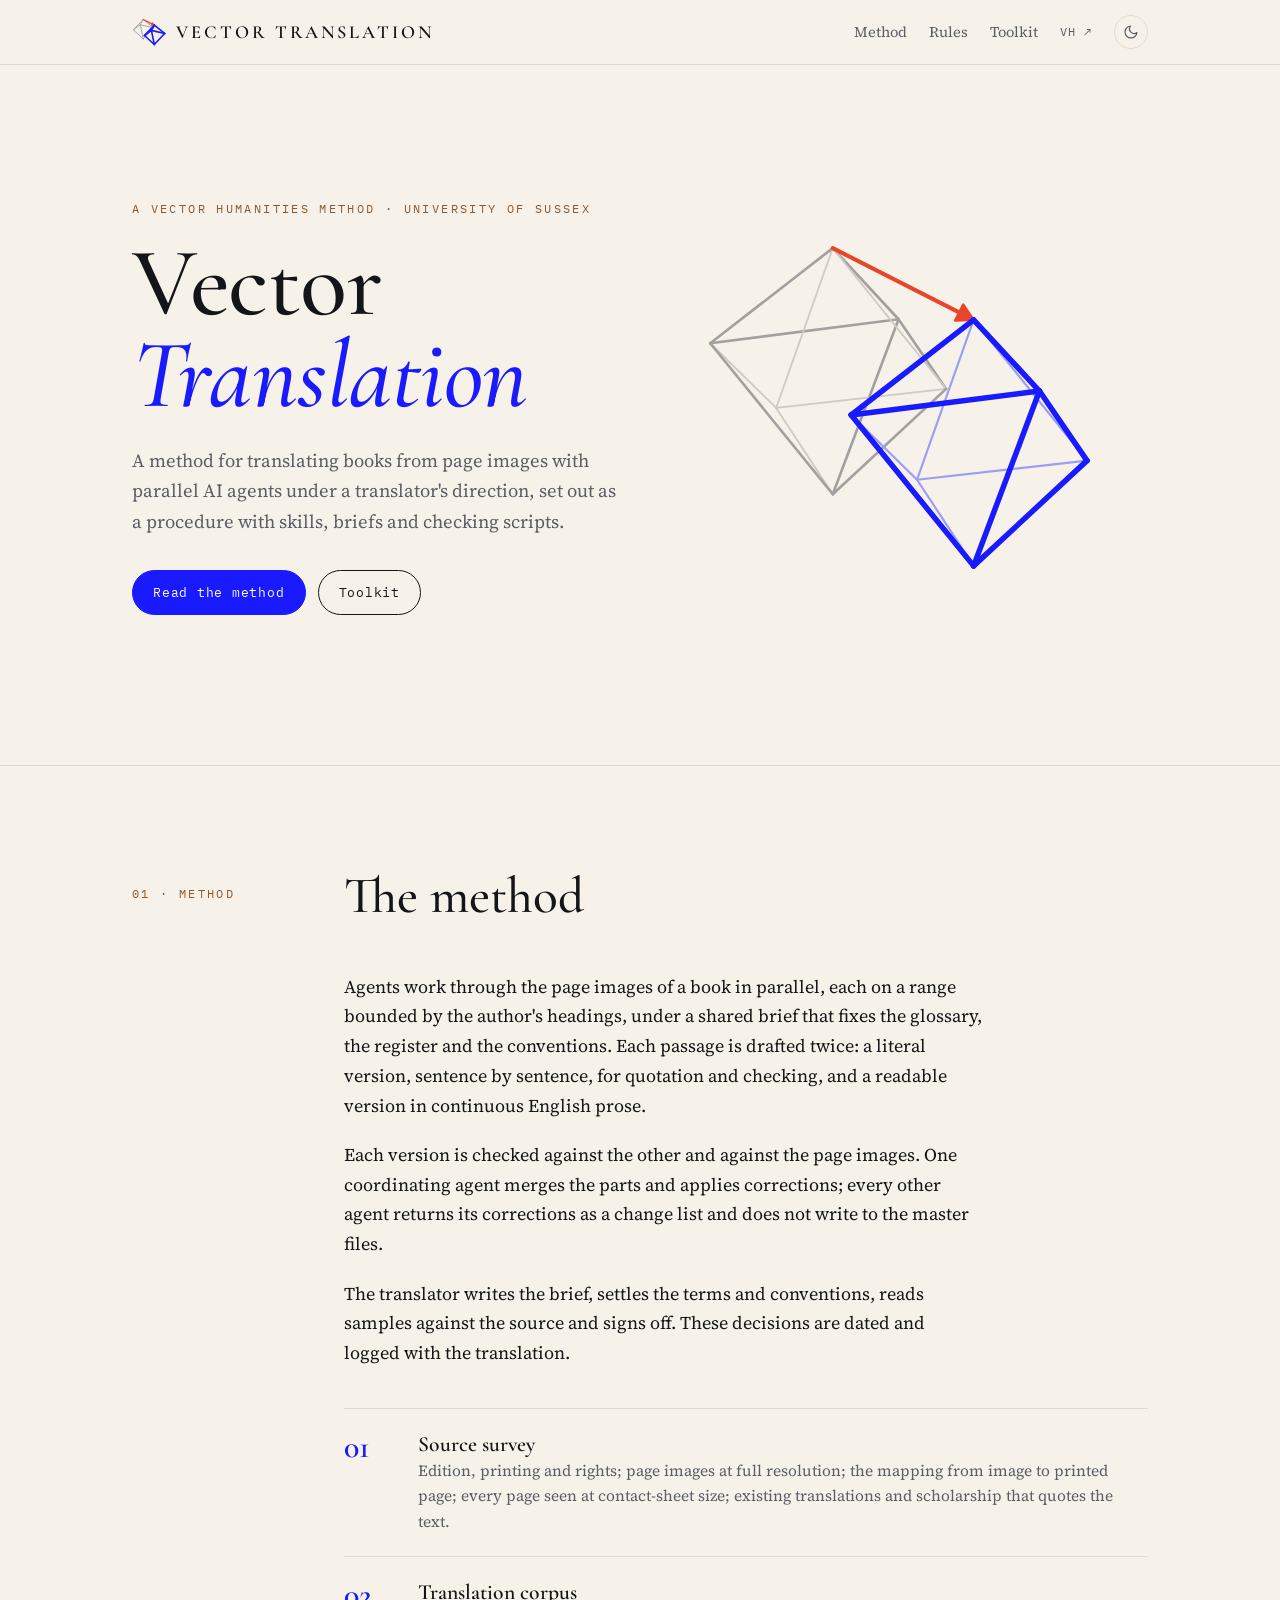
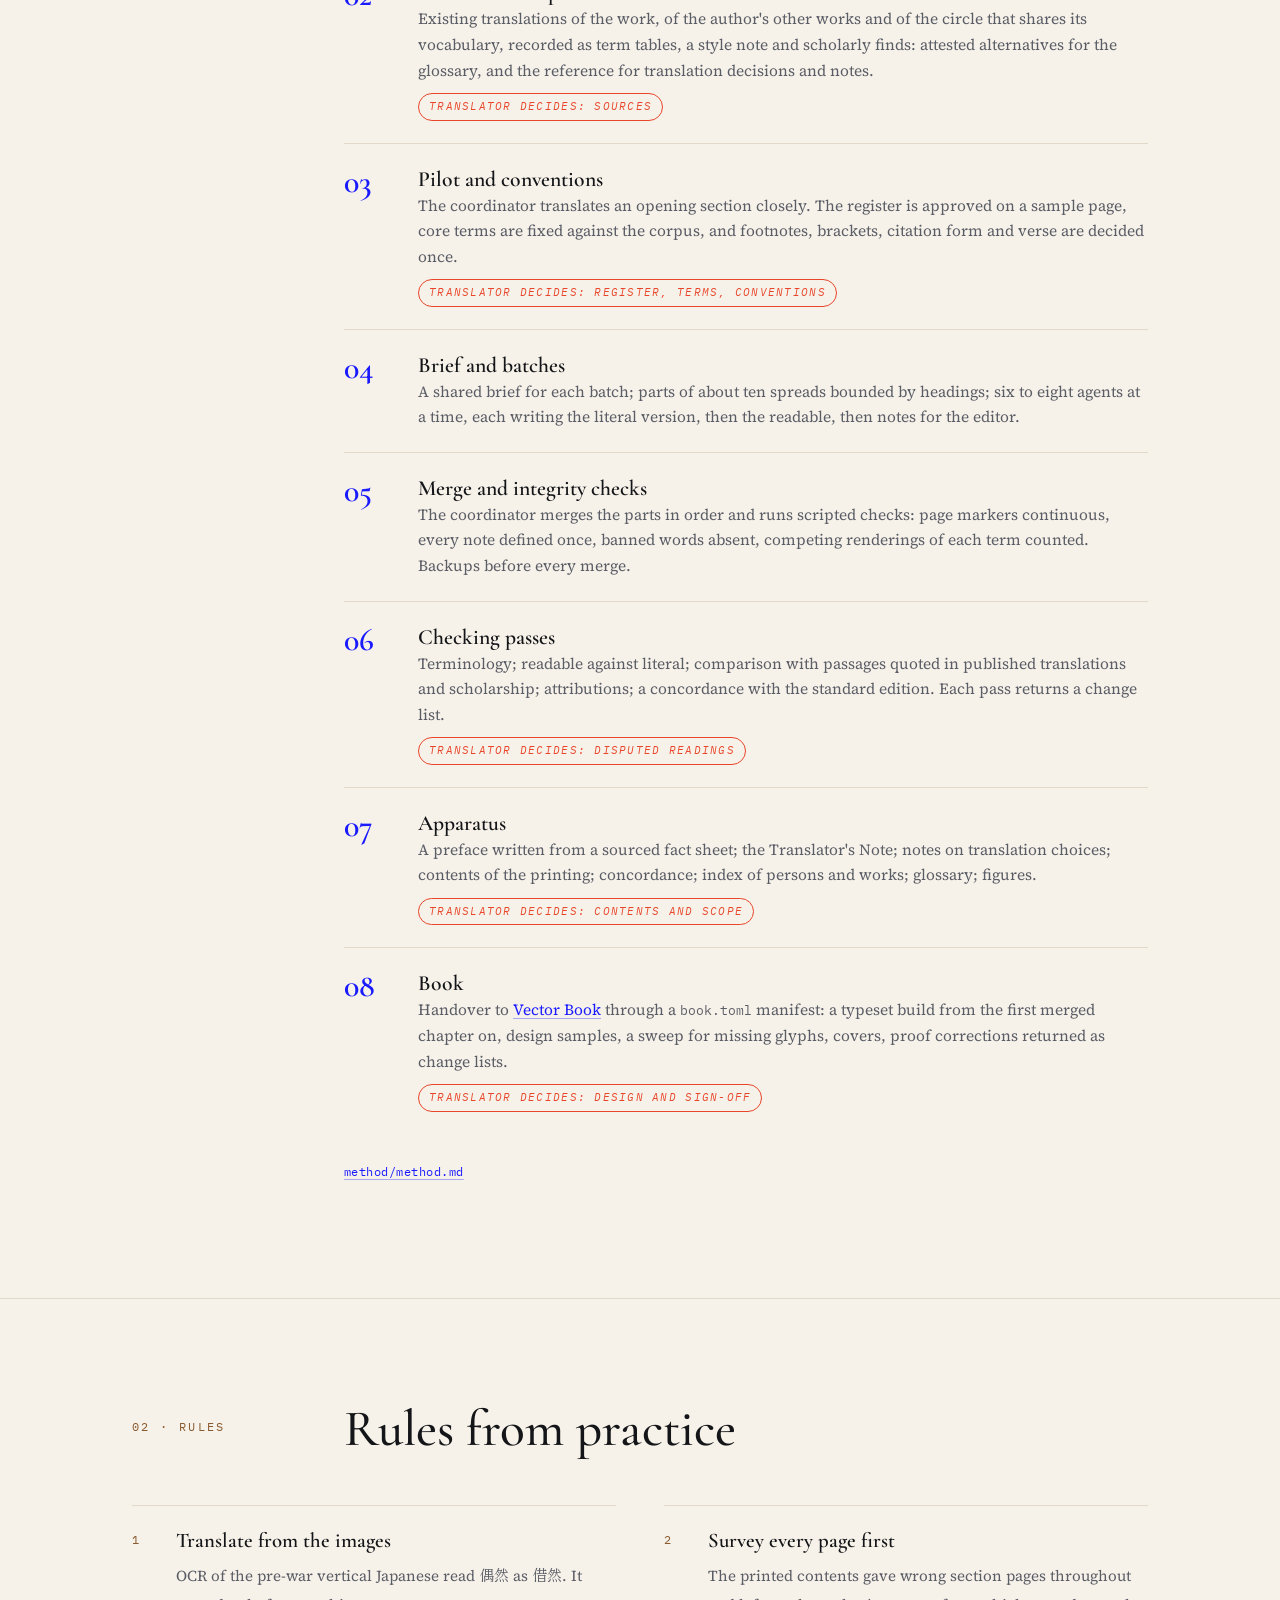
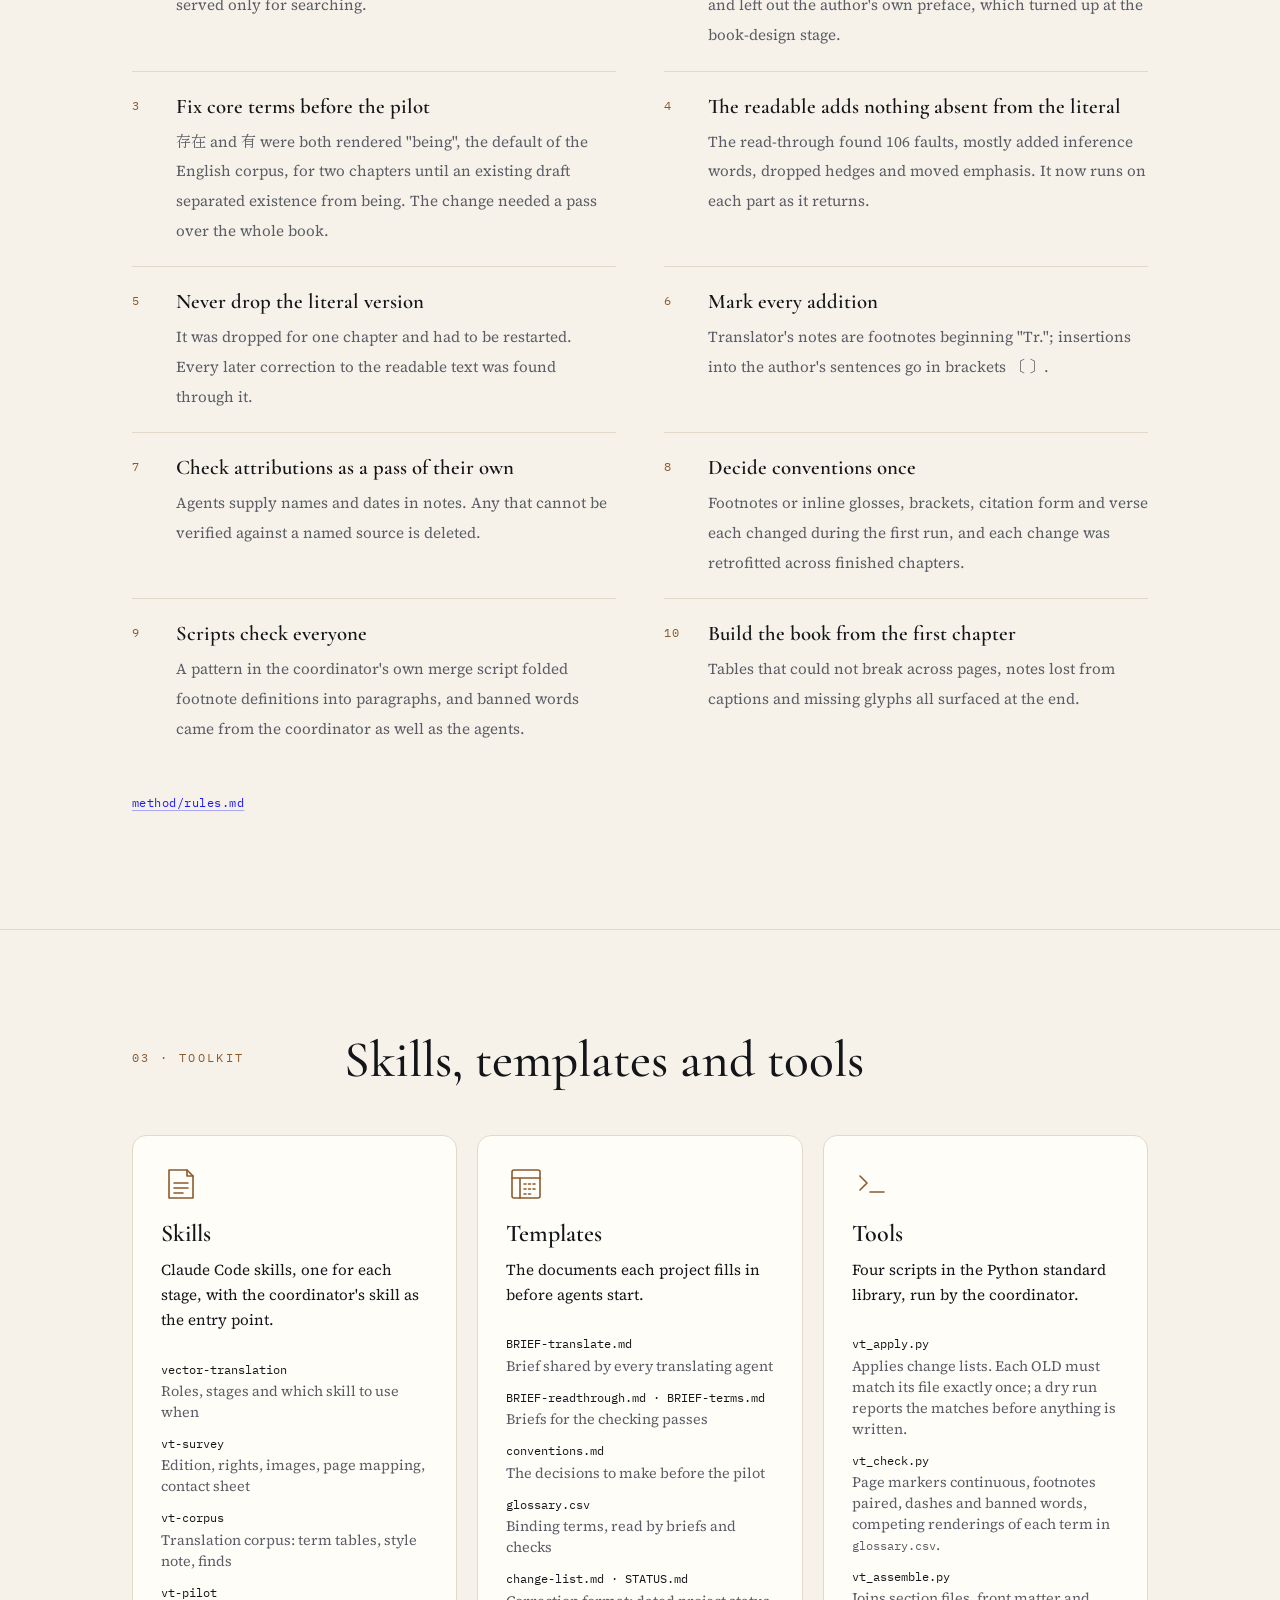
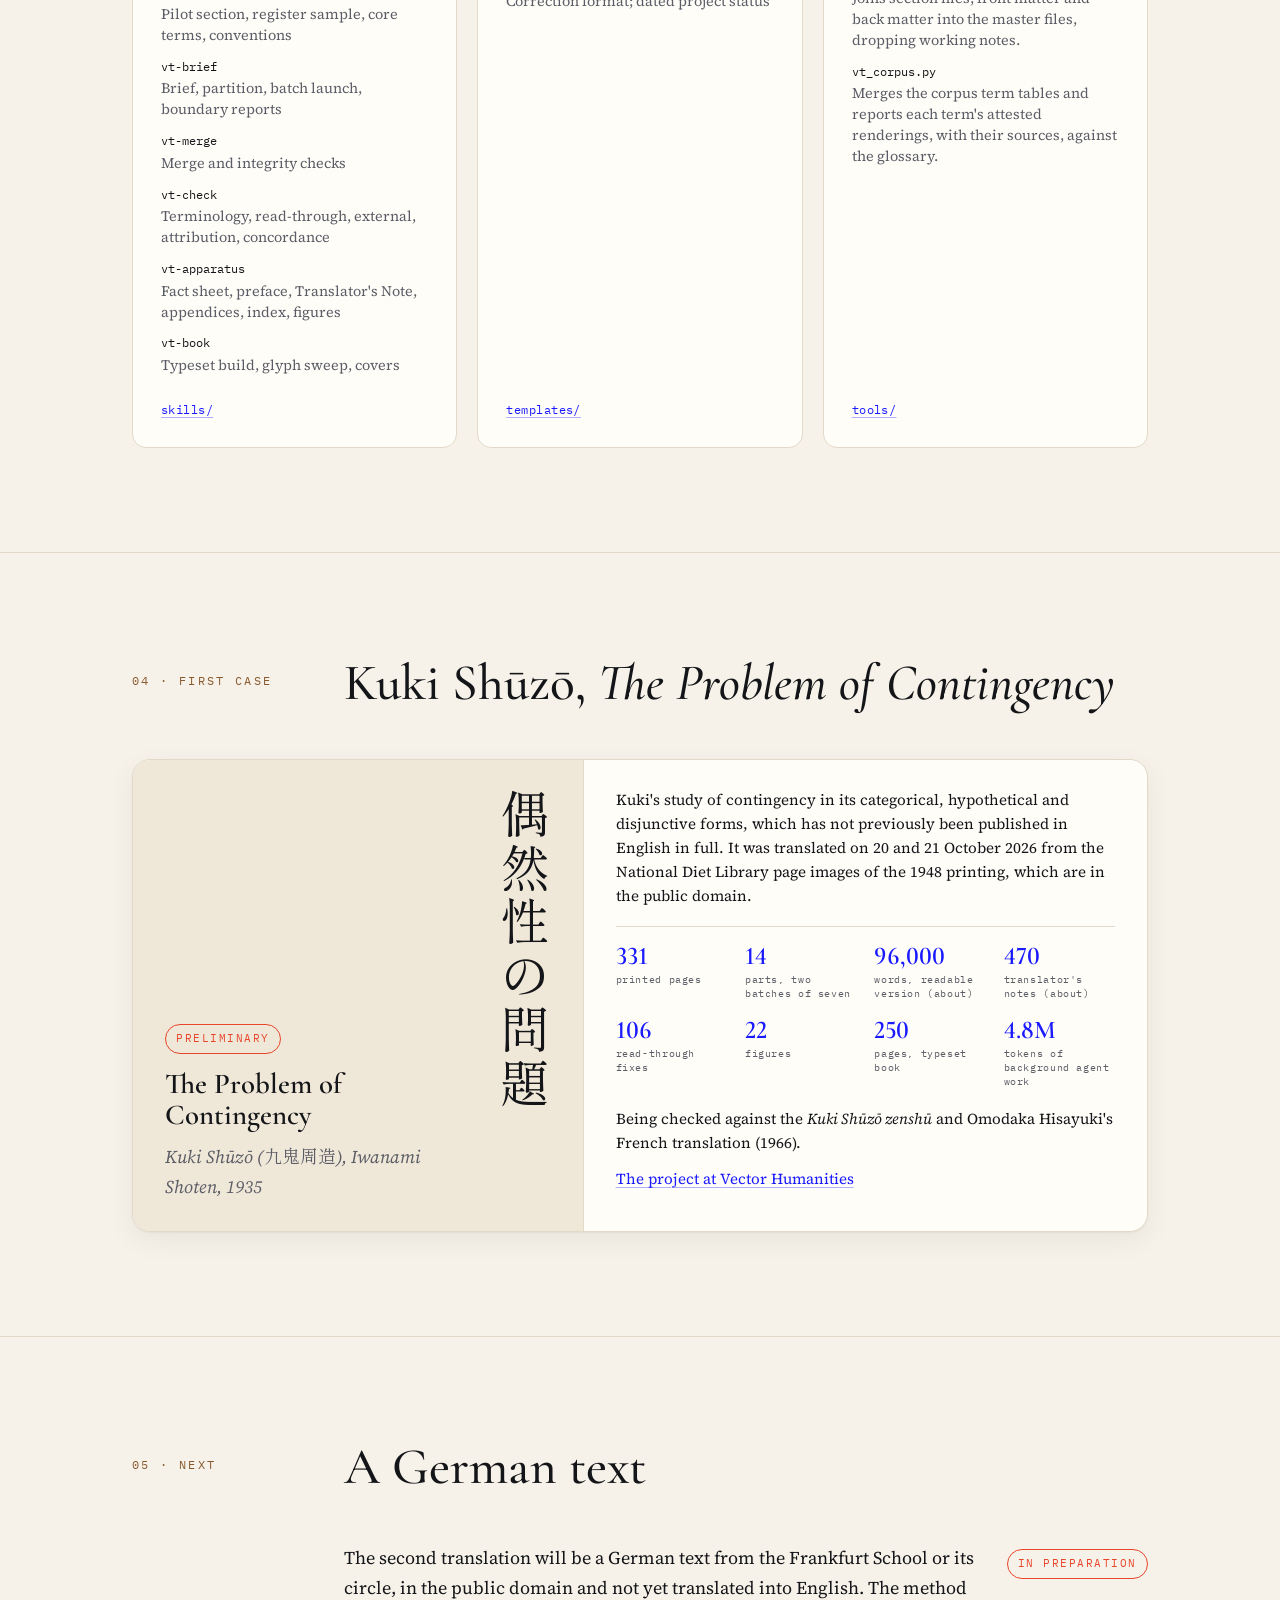
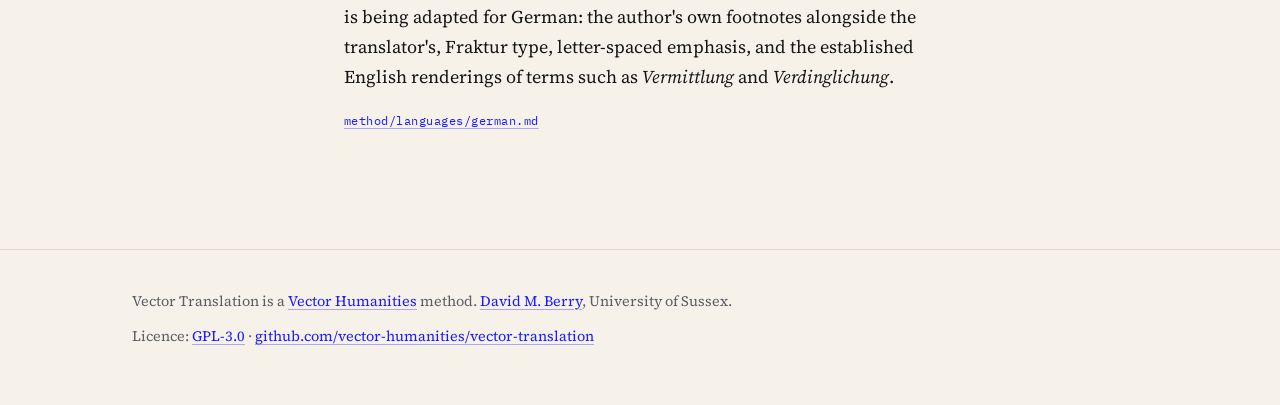
==== index.html @ c5d07239 "Stage 1a: translation corpus (method, rule 4a, vt-corpus skill, templates, vt_corpus.py); corpus tex" ====
<!doctype html>
<html lang="en">
<head>
  <meta charset="utf-8">
  <meta name="viewport" content="width=device-width, initial-scale=1">
  <title>Vector Translation</title>
  <meta name="description" content="Vector translation: a method for translating books from page images with parallel AI agents under a translator's direction, with a toolkit of skills, briefs and checks. A Vector Humanities method.">
  <meta name="theme-color" content="#f6f2e9" media="(prefers-color-scheme: light)">
  <meta name="theme-color" content="#0c0e1c" media="(prefers-color-scheme: dark)">
  <link rel="icon" type="image/svg+xml" href="assets/favicon.svg">
  <meta property="og:title" content="Vector Translation">
  <meta property="og:description" content="A method for translating books from page images with parallel AI agents under a translator's direction.">
  <meta property="og:type" content="website">
  <meta property="og:url" content="https://vector-humanities.github.io/vector-translation/">
  <meta property="og:image" content="https://vector-humanities.github.io/vector-translation/brand/social-card-1200x630.png">
  <meta name="twitter:card" content="summary_large_image">

  <script>
    (function () {
      var s = null;
      try { s = localStorage.getItem('vt-theme'); } catch (e) {}
      if (s === 'dark' || s === 'light') document.documentElement.setAttribute('data-theme', s);
    })();
  </script>

  <link rel="preconnect" href="https://fonts.googleapis.com">
  <link rel="preconnect" href="https://fonts.gstatic.com" crossorigin>
  <link rel="stylesheet" href="https://fonts.googleapis.com/css2?family=Cormorant+Garamond:ital,wght@0,500;0,600;1,500&family=IBM+Plex+Mono:wght@400&family=Source+Serif+4:ital,opsz,wght@0,8..60,400;0,8..60,600;1,8..60,400&display=swap">
  <link rel="stylesheet" href="https://fonts.googleapis.com/css2?family=Shippori+Mincho:wght@500&display=swap&text=%E5%81%B6%E7%84%B6%E6%80%A7%E3%81%AE%E5%95%8F%E9%A1%8C%E4%B9%9D%E9%AC%BC%E5%91%A8%E9%80%A0%E5%AD%98%E5%9C%A8%E6%9C%89%E5%80%9F%E3%80%94%E3%80%95">
  <link rel="stylesheet" href="assets/style.css">
</head>
<body>

<header class="site-header">
  <div class="wrap">
    <a class="brand" href="#top" aria-label="Vector Translation home">
      <svg class="brand-mark mk" width="34" height="34" viewBox="0 0 100 100" aria-hidden="true"><path d="M4.00,43.63 L33.03,13.18" class="s" stroke-width="2.78" stroke-linecap="round"/><path d="M63.35,37.68 L33.03,13.18" class="s" stroke-width="2.78" stroke-linecap="round"/><path d="M4.00,43.63 L33.03,70.20" class="s" stroke-width="2.78" stroke-linecap="round"/><path d="M33.03,13.18 L24.38,28.62" class="s" stroke-width="2.78" stroke-linecap="round"/><path d="M63.35,37.68 L33.03,70.20" class="s" stroke-width="2.78" stroke-linecap="round"/><path d="M4.00,43.63 L24.38,28.62" class="s" stroke-width="2.78" stroke-linecap="round"/><path d="M63.35,37.68 L24.38,28.62" class="s" stroke-width="2.78" stroke-linecap="round"/><path d="M33.03,70.20 L24.38,28.62" class="s" stroke-width="2.78" stroke-linecap="round"/><path d="M33.03,13.18 L58.55,26.17" class="a" stroke-width="3.89" stroke-linecap="round"/><path d="M65.68,29.80 L60.54,22.25 L56.55,30.09 Z"  class="a" stroke-width="2.33" stroke-linejoin="round"/><path d="M36.65,60.25 L65.68,29.80" class="b" stroke-width="4.72" stroke-linecap="round"/><path d="M96.00,54.30 L65.68,29.80" class="b" stroke-width="4.72" stroke-linecap="round"/><path d="M36.65,60.25 L65.68,86.82" class="b" stroke-width="4.72" stroke-linecap="round"/><path d="M65.68,29.80 L57.02,45.24" class="b" stroke-width="4.72" stroke-linecap="round"/><path d="M96.00,54.30 L65.68,86.82" class="b" stroke-width="4.72" stroke-linecap="round"/><path d="M36.65,60.25 L57.02,45.24" class="b" stroke-width="4.72" stroke-linecap="round"/><path d="M96.00,54.30 L57.02,45.24" class="b" stroke-width="4.72" stroke-linecap="round"/><path d="M65.68,86.82 L57.02,45.24" class="b" stroke-width="4.72" stroke-linecap="round"/></svg>
      <span>Vector Translation</span>
    </a>
    <nav class="site-nav" aria-label="Main">
      <a class="hide-sm" href="#method">Method</a>
      <a class="hide-sm" href="#rules">Rules</a>
      <a class="hide-sm" href="#toolkit">Toolkit</a>
      <a class="up" href="https://vector-humanities.github.io/" title="Vector Humanities">VH&nbsp;&#8599;</a>
      <button class="theme-toggle" type="button" aria-label="Toggle light and dark theme" title="Toggle light and dark theme">
        <svg class="icon-moon" viewBox="0 0 24 24" fill="none" stroke="currentColor" stroke-width="1.8" stroke-linecap="round" stroke-linejoin="round" aria-hidden="true"><path d="M21 12.79A9 9 0 1 1 11.21 3 7 7 0 0 0 21 12.79z"/></svg>
        <svg class="icon-sun" viewBox="0 0 24 24" fill="none" stroke="currentColor" stroke-width="1.8" stroke-linecap="round" stroke-linejoin="round" aria-hidden="true"><circle cx="12" cy="12" r="4"/><path d="M12 2v2M12 20v2M4.93 4.93l1.41 1.41M17.66 17.66l1.41 1.41M2 12h2M20 12h2M4.93 19.07l1.41-1.41M17.66 6.34l1.41-1.41"/></svg>
      </button>
    </nav>
  </div>
</header>

<main id="top">

  <div class="hero">
    <div class="wrap">
      <div class="hero-copy">
        <p class="eyebrow">A Vector Humanities method · University of Sussex</p>
        <h1>Vector<br><em>Translation</em></h1>
        <p class="lede">A method for translating books from page images with parallel AI agents under a translator's direction, set out as a procedure with skills, briefs and checking scripts.</p>
        <div class="cta">
          <a class="btn primary" href="https://github.com/vector-humanities/vector-translation/blob/main/method/method.md">Read the method</a>
          <a class="btn" href="#toolkit">Toolkit</a>
        </div>
      </div>
      <div class="hero-mark">
        <svg id="hero-mark" class="mk" viewBox="0 0 100 100" role="img" aria-label="Two wireframe octahedra, the second displaced from the first, joined by an arrow"></svg>
      </div>
    </div>
  </div>

  <section id="method">
    <div class="wrap">
      <div class="section-head reveal">
        <p class="num">01 · Method</p>
        <h2>The method</h2>
      </div>
      <div class="prose indent reveal">
        <p>Agents work through the page images of a book in parallel, each on a range bounded by the author's headings, under a shared brief that fixes the glossary, the register and the conventions. Each passage is drafted twice: a literal version, sentence by sentence, for quotation and checking, and a readable version in continuous English prose.</p>
        <p>Each version is checked against the other and against the page images. One coordinating agent merges the parts and applies corrections; every other agent returns its corrections as a change list and does not write to the master files.</p>
        <p>The translator writes the brief, settles the terms and conventions, reads samples against the source and signs off. These decisions are dated and logged with the translation.</p>
      </div>
      <ol class="stages indent reveal">
        <li><b>Source survey</b><span>Edition, printing and rights; page images at full resolution; the mapping from image to printed page; every page seen at contact-sheet size; existing translations and scholarship that quotes the text.</span></li>
        <li><b>Translation corpus</b><span>Existing translations of the work, of the author's other works and of the circle that shares its vocabulary, recorded as term tables, a style note and scholarly finds: attested alternatives for the glossary, and the reference for translation decisions and notes.</span><em class="decides">Translator decides: sources</em></li>
        <li><b>Pilot and conventions</b><span>The coordinator translates an opening section closely. The register is approved on a sample page, core terms are fixed against the corpus, and footnotes, brackets, citation form and verse are decided once.</span><em class="decides">Translator decides: register, terms, conventions</em></li>
        <li><b>Brief and batches</b><span>A shared brief for each batch; parts of about ten spreads bounded by headings; six to eight agents at a time, each writing the literal version, then the readable, then notes for the editor.</span></li>
        <li><b>Merge and integrity checks</b><span>The coordinator merges the parts in order and runs scripted checks: page markers continuous, every note defined once, banned words absent, competing renderings of each term counted. Backups before every merge.</span></li>
        <li><b>Checking passes</b><span>Terminology; readable against literal; comparison with passages quoted in published translations and scholarship; attributions; a concordance with the standard edition. Each pass returns a change list.</span><em class="decides">Translator decides: disputed readings</em></li>
        <li><b>Apparatus</b><span>A preface written from a sourced fact sheet; the Translator's Note; notes on translation choices; contents of the printing; concordance; index of persons and works; glossary; figures.</span><em class="decides">Translator decides: contents and scope</em></li>
        <li><b>Book</b><span>Handover to <a href="https://github.com/vector-humanities/vector-book">Vector Book</a> through a <code>book.toml</code> manifest: a typeset build from the first merged chapter on, design samples, a sweep for missing glyphs, covers, proof corrections returned as change lists.</span><em class="decides">Translator decides: design and sign-off</em></li>
      </ol>
      <p class="src-link indent"><a href="https://github.com/vector-humanities/vector-translation/blob/main/method/method.md">method/method.md</a></p>
    </div>
  </section>

  <section id="rules">
    <div class="wrap">
      <div class="section-head reveal">
        <p class="num">02 · Rules</p>
        <h2>Rules from practice</h2>
      </div>
      <ol class="rules reveal">
        <li><b>Translate from the images</b><span>OCR of the pre-war vertical Japanese read <span class="jp-inline">偶然</span> as <span class="jp-inline">借然</span>. It served only for searching.</span></li>
        <li><b>Survey every page first</b><span>The printed contents gave wrong section pages throughout and left out the author's own preface, which turned up at the book-design stage.</span></li>
        <li><b>Fix core terms before the pilot</b><span><span class="jp-inline">存在</span> and <span class="jp-inline">有</span> were both rendered "being", the default of the English corpus, for two chapters until an existing draft separated existence from being. The change needed a pass over the whole book.</span></li>
        <li><b>The readable adds nothing absent from the literal</b><span>The read-through found 106 faults, mostly added inference words, dropped hedges and moved emphasis. It now runs on each part as it returns.</span></li>
        <li><b>Never drop the literal version</b><span>It was dropped for one chapter and had to be restarted. Every later correction to the readable text was found through it.</span></li>
        <li><b>Mark every addition</b><span>Translator's notes are footnotes beginning "Tr."; insertions into the author's sentences go in brackets <span class="jp-inline">〔 〕</span>.</span></li>
        <li><b>Check attributions as a pass of their own</b><span>Agents supply names and dates in notes. Any that cannot be verified against a named source is deleted.</span></li>
        <li><b>Decide conventions once</b><span>Footnotes or inline glosses, brackets, citation form and verse each changed during the first run, and each change was retrofitted across finished chapters.</span></li>
        <li><b>Scripts check everyone</b><span>A pattern in the coordinator's own merge script folded footnote definitions into paragraphs, and banned words came from the coordinator as well as the agents.</span></li>
        <li><b>Build the book from the first chapter</b><span>Tables that could not break across pages, notes lost from captions and missing glyphs all surfaced at the end.</span></li>
      </ol>
      <p class="src-link"><a href="https://github.com/vector-humanities/vector-translation/blob/main/method/rules.md">method/rules.md</a></p>
    </div>
  </section>

  <section id="toolkit">
    <div class="wrap">
      <div class="section-head reveal">
        <p class="num">03 · Toolkit</p>
        <h2>Skills, templates and tools</h2>
      </div>
      <div class="kits">
        <div class="kit reveal">
          <svg class="glyph" viewBox="0 0 40 40" fill="none" stroke="currentColor" stroke-width="1.6" stroke-linecap="round" stroke-linejoin="round" aria-hidden="true"><path d="M8 6h18l6 6v22H8z"/><path d="M26 6v6h6"/><path d="M13 19h14M13 24h14M13 29h9"/></svg>
          <h3>Skills</h3>
          <p>Claude Code skills, one for each stage, with the coordinator's skill as the entry point.</p>
          <dl>
            <dt>vector-translation</dt><dd>Roles, stages and which skill to use when</dd>
            <dt>vt-survey</dt><dd>Edition, rights, images, page mapping, contact sheet</dd>
            <dt>vt-corpus</dt><dd>Translation corpus: term tables, style note, finds</dd>
            <dt>vt-pilot</dt><dd>Pilot section, register sample, core terms, conventions</dd>
            <dt>vt-brief</dt><dd>Brief, partition, batch launch, boundary reports</dd>
            <dt>vt-merge</dt><dd>Merge and integrity checks</dd>
            <dt>vt-check</dt><dd>Terminology, read-through, external, attribution, concordance</dd>
            <dt>vt-apparatus</dt><dd>Fact sheet, preface, Translator's Note, appendices, index, figures</dd>
            <dt>vt-book</dt><dd>Typeset build, glyph sweep, covers</dd>
          </dl>
          <p class="src"><a href="https://github.com/vector-humanities/vector-translation/tree/main/skills">skills/</a></p>
        </div>
        <div class="kit reveal">
          <svg class="glyph" viewBox="0 0 40 40" fill="none" stroke="currentColor" stroke-width="1.6" stroke-linecap="round" aria-hidden="true"><rect x="6" y="6" width="28" height="28" rx="2"/><path d="M6 14h28M14 14v20"/><path d="M18 20h12M18 25h12M18 30h8" stroke-dasharray="2 2.5"/></svg>
          <h3>Templates</h3>
          <p>The documents each project fills in before agents start.</p>
          <dl>
            <dt>BRIEF-translate.md</dt><dd>Brief shared by every translating agent</dd>
            <dt>BRIEF-readthrough.md · BRIEF-terms.md</dt><dd>Briefs for the checking passes</dd>
            <dt>conventions.md</dt><dd>The decisions to make before the pilot</dd>
            <dt>glossary.csv</dt><dd>Binding terms, read by briefs and checks</dd>
            <dt>change-list.md · STATUS.md</dt><dd>Correction format; dated project status</dd>
          </dl>
          <p class="src"><a href="https://github.com/vector-humanities/vector-translation/tree/main/templates">templates/</a></p>
        </div>
        <div class="kit reveal">
          <svg class="glyph" viewBox="0 0 40 40" fill="none" stroke="currentColor" stroke-width="1.6" stroke-linecap="round" stroke-linejoin="round" aria-hidden="true"><path d="M8 12l7 7-7 7"/><path d="M18 28h14"/></svg>
          <h3>Tools</h3>
          <p>Four scripts in the Python standard library, run by the coordinator.</p>
          <dl>
            <dt>vt_apply.py</dt><dd>Applies change lists. Each OLD must match its file exactly once; a dry run reports the matches before anything is written.</dd>
            <dt>vt_check.py</dt><dd>Page markers continuous, footnotes paired, dashes and banned words, competing renderings of each term in <code>glossary.csv</code>.</dd>
            <dt>vt_assemble.py</dt><dd>Joins section files, front matter and back matter into the master files, dropping working notes.</dd>
            <dt>vt_corpus.py</dt><dd>Merges the corpus term tables and reports each term's attested renderings, with their sources, against the glossary.</dd>
          </dl>
          <p class="src"><a href="https://github.com/vector-humanities/vector-translation/tree/main/tools">tools/</a></p>
        </div>
      </div>
    </div>
  </section>

  <section id="kuki">
    <div class="wrap">
      <div class="section-head reveal">
        <p class="num">04 · First case</p>
        <h2>Kuki Shūzō, <i>The Problem of Contingency</i></h2>
      </div>
      <article class="case reveal">
        <div class="cover">
          <p class="jp" lang="ja">偶然性の問題</p>
          <div class="cover-text">
            <span class="tag">Preliminary</span>
            <h3>The Problem of Contingency</h3>
            <p class="by">Kuki Shūzō (<span lang="ja">九鬼周造</span>), Iwanami Shoten, 1935</p>
          </div>
        </div>
        <div class="body">
          <p>Kuki's study of contingency in its categorical, hypothetical and disjunctive forms, which has not previously been published in English in full. It was translated on 20 and 21 October 2026 from the National Diet Library page images of the 1948 printing, which are in the public domain.</p>
          <div class="stats">
            <div><b>331</b><span>printed pages</span></div>
            <div><b>14</b><span>parts, two batches of seven</span></div>
            <div><b>96,000</b><span>words, readable version (about)</span></div>
            <div><b>470</b><span>translator's notes (about)</span></div>
            <div><b>106</b><span>read-through fixes</span></div>
            <div><b>22</b><span>figures</span></div>
            <div><b>250</b><span>pages, typeset book</span></div>
            <div><b>4.8M</b><span>tokens of background agent work</span></div>
          </div>
          <p>Being checked against the <i>Kuki Shūzō zenshū</i> and Omodaka Hisayuki's French translation (1966).</p>
          <p><a href="https://vector-humanities.github.io/#projects">The project at Vector Humanities</a></p>
        </div>
      </article>
    </div>
  </section>

  <section id="next">
    <div class="wrap">
      <div class="section-head reveal">
        <p class="num">05 · Next</p>
        <h2>A German text</h2>
      </div>
      <div class="next indent reveal">
        <div class="prose">
          <p>The second translation will be a German text from the Frankfurt School or its circle, in the public domain and not yet translated into English. The method is being adapted for German: the author's own footnotes alongside the translator's, Fraktur type, letter-spaced emphasis, and the established English renderings of terms such as <i>Vermittlung</i> and <i>Verdinglichung</i>.</p>
          <p class="src-link"><a href="https://github.com/vector-humanities/vector-translation/blob/main/method/languages/german.md">method/languages/german.md</a></p>
        </div>
        <span class="tag">In preparation</span>
      </div>
    </div>
  </section>

</main>

<footer class="site-footer">
  <div class="wrap">
    <p>Vector Translation is a <a href="https://vector-humanities.github.io/">Vector Humanities</a> method. <a href="https://github.com/dmberry">David M. Berry</a>, University of Sussex.</p>
    <p>Licence: <a href="https://github.com/vector-humanities/vector-translation/blob/main/LICENSE">GPL-3.0</a> · <a href="https://github.com/vector-humanities/vector-translation">github.com/vector-humanities/vector-translation</a></p>
  </div>
</footer>

<script src="assets/site.js"></script>
</body>
</html>
---- assets/style.css ----
/* Vector Translation: light by default, dark via prefers-color-scheme or html[data-theme="dark"].
   Tokens and type follow the Vector Humanities site. */

:root {
  --bg: #f6f2e9;
  --surface: #fffdf8;
  --surface-alt: #efe7d8;
  --ink: #141518;
  --muted: #5b5d66;
  --blue: #1a1aff;
  --blue-hover: #1010c0;
  --sand: #8a5a2f;
  --red: #e8452a;
  --rule: #e2d9c8;
  --src: #a3a1a0;          /* source copy of the mark */
  --src-hidden: #cfcbc4;
  --blue-hidden: #9d9df7;
  --shadow: 0 1px 2px rgba(20, 21, 24, .04), 0 8px 28px rgba(20, 21, 24, .06);
  --serif: "Source Serif 4", Georgia, "Iowan Old Style", serif;
  --display: "Cormorant Garamond", "Iowan Old Style", Georgia, serif;
  --mono: "IBM Plex Mono", "SF Mono", Menlo, Consolas, monospace;
  --jp: "Shippori Mincho", "Hiragino Mincho ProN", "Yu Mincho", serif;
  color-scheme: light;
}

@media (prefers-color-scheme: dark) {
  :root:not([data-theme="light"]) {
    --bg: #0c0e1c;
    --surface: #141830;
    --surface-alt: #1b2040;
    --ink: #f3f1e8;
    --muted: #9b9aa8;
    --blue: #8a90ff;
    --blue-hover: #aeb2ff;
    --sand: #d2a26c;
    --red: #ff6a45;
    --rule: #262b48;
    --src: #6d6c78;
    --src-hidden: #3a3c52;
    --blue-hidden: #4b4f9a;
    --shadow: 0 1px 2px rgba(0, 0, 0, .3), 0 10px 30px rgba(0, 0, 0, .35);
    color-scheme: dark;
  }
}

:root[data-theme="dark"] {
  --bg: #0c0e1c;
  --surface: #141830;
  --surface-alt: #1b2040;
  --ink: #f3f1e8;
  --muted: #9b9aa8;
  --blue: #8a90ff;
  --blue-hover: #aeb2ff;
  --sand: #d2a26c;
  --red: #ff6a45;
  --rule: #262b48;
  --src: #6d6c78;
  --src-hidden: #3a3c52;
  --blue-hidden: #4b4f9a;
  --shadow: 0 1px 2px rgba(0, 0, 0, .3), 0 10px 30px rgba(0, 0, 0, .35);
  color-scheme: dark;
}

* { box-sizing: border-box; }
html, body { margin: 0; padding: 0; }
html { scroll-behavior: smooth; }
@media (prefers-reduced-motion: reduce) { html { scroll-behavior: auto; } }

body {
  background: var(--bg);
  color: var(--ink);
  font-family: var(--serif);
  font-size: 18px;
  line-height: 1.65;
  -webkit-font-smoothing: antialiased;
  overflow-x: hidden;
  transition: background-color .25s ease, color .25s ease;
}

a { color: var(--blue); text-decoration-color: color-mix(in srgb, var(--blue) 35%, transparent); text-underline-offset: 3px; }
a:hover { color: var(--blue-hover); text-decoration-color: currentColor; }
code { font-family: var(--mono); font-size: .86em; }

.wrap { max-width: 1080px; margin: 0 auto; padding: 0 32px; }

/* The mark, coloured from the tokens */

.mk .s { stroke: var(--src); }
.mk .sh { stroke: var(--src-hidden); }
.mk .b { stroke: var(--blue); }
.mk .bh { stroke: var(--blue-hidden); }
.mk .a { stroke: var(--red); fill: var(--red); }

/* Header */

.site-header {
  position: sticky; top: 0; z-index: 10;
  background: color-mix(in srgb, var(--bg) 82%, transparent);
  backdrop-filter: blur(10px);
  -webkit-backdrop-filter: blur(10px);
  border-bottom: 1px solid var(--rule);
}
.site-header .wrap { display: flex; align-items: center; justify-content: space-between; gap: 16px; height: 64px; }
.brand { display: flex; align-items: center; gap: 10px; color: var(--ink); text-decoration: none; min-width: 0; }
.brand span { font-family: var(--display); font-weight: 600; font-size: 1.15rem; letter-spacing: .16em; text-transform: uppercase; white-space: nowrap; }
.brand-mark { display: block; flex-shrink: 0; }
.site-nav { display: flex; align-items: center; gap: 22px; font-size: .92rem; }
.site-nav a { color: var(--muted); text-decoration: none; white-space: nowrap; }
.site-nav a:hover { color: var(--ink); }
.site-nav .up { font-family: var(--mono); font-size: .74rem; letter-spacing: .08em; }
.theme-toggle {
  background: none; border: 1px solid var(--rule); border-radius: 999px; color: var(--muted);
  width: 34px; height: 34px; display: grid; place-items: center; cursor: pointer; flex-shrink: 0;
}
.theme-toggle:hover { color: var(--ink); border-color: var(--muted); }
.theme-toggle svg { width: 16px; height: 16px; }
.icon-sun { display: none; }
:root[data-theme="dark"] .icon-sun { display: block; }
:root[data-theme="dark"] .icon-moon { display: none; }
@media (prefers-color-scheme: dark) {
  :root:not([data-theme="light"]) .icon-sun { display: block; }
  :root:not([data-theme="light"]) .icon-moon { display: none; }
}

/* Hero */

.hero { border-bottom: 1px solid var(--rule); overflow: hidden; }
.hero .wrap { display: grid; grid-template-columns: 1.05fr 1fr; gap: 24px; align-items: center; min-height: min(80vh, 700px); padding-top: 48px; padding-bottom: 64px; }
.eyebrow { font-family: var(--mono); font-size: .74rem; letter-spacing: .2em; text-transform: uppercase; color: var(--sand); margin: 0 0 18px; }
.hero h1 {
  font-family: var(--display); font-weight: 500; font-size: clamp(3rem, 7.6vw, 6.2rem);
  line-height: .95; letter-spacing: -.005em; margin: 0 0 24px;
}
.hero h1 em { font-style: italic; color: var(--blue); }
.hero .lede { max-width: 31rem; font-size: 1.16rem; color: var(--muted); margin: 0 0 32px; }
.hero-mark { width: 100%; max-width: 480px; aspect-ratio: 1; justify-self: center; }
.hero-mark svg { display: block; width: 100%; height: 100%; overflow: visible; }
.cta { display: flex; flex-wrap: wrap; gap: 12px; }
.btn {
  display: inline-flex; align-items: center; gap: 8px; padding: 11px 20px; border-radius: 999px;
  font-family: var(--mono); font-size: .8rem; letter-spacing: .06em; text-decoration: none;
  border: 1px solid var(--ink); color: var(--ink); background: transparent; transition: all .2s ease;
}
.btn:hover { background: var(--ink); color: var(--bg); }
.btn.primary { background: var(--blue); border-color: var(--blue); color: #fff; }
.btn.primary:hover { background: var(--blue-hover); border-color: var(--blue-hover); color: #fff; }
:root[data-theme="dark"] .btn.primary { color: #0c0e1c; }
@media (prefers-color-scheme: dark) { :root:not([data-theme="light"]) .btn.primary { color: #0c0e1c; } }

/* Sections */

section { padding: 104px 0; }
section + section { border-top: 1px solid var(--rule); }
.section-head { display: grid; grid-template-columns: 180px 1fr; gap: 32px; margin-bottom: 48px; }
.section-head .num { font-family: var(--mono); font-size: .74rem; letter-spacing: .2em; color: var(--sand); padding-top: 14px; text-transform: uppercase; margin: 0; }
h2 { font-family: var(--display); font-weight: 500; font-size: clamp(2.1rem, 4.4vw, 3.2rem); line-height: 1.05; margin: 0; }
h3 { font-family: var(--display); font-weight: 600; font-size: 1.5rem; line-height: 1.2; margin: 0 0 8px; }
.prose { max-width: 40rem; }
.prose p { margin: 0 0 1.1em; }
.indent { margin-left: 212px; }
.src-link { font-family: var(--mono); font-size: .76rem; letter-spacing: .04em; margin-top: 28px; }

/* Stages */

.stages { list-style: none; counter-reset: st; padding: 0; margin-top: 40px; margin-bottom: 0; }
.stages li {
  counter-increment: st; display: grid; grid-template-columns: 56px 1fr; gap: 0 18px;
  padding: 22px 0; border-top: 1px solid var(--rule);
}
.stages li::before {
  content: counter(st, decimal-leading-zero); grid-row: span 3;
  font-family: var(--display); font-weight: 600; font-size: 2rem; line-height: 1; color: var(--blue);
}
.stages b { font-family: var(--display); font-size: 1.35rem; font-weight: 600; line-height: 1.25; }
.stages span { color: var(--muted); font-size: .97rem; }
.decides {
  justify-self: start; margin-top: 10px; font-family: var(--mono); font-size: .66rem; letter-spacing: .12em; text-transform: uppercase;
  padding: 4px 10px; border-radius: 999px; border: 1px solid var(--red); color: var(--red);
}

/* Rules */

.rules { list-style: none; padding: 0; margin: 0; display: grid; grid-template-columns: repeat(2, 1fr); gap: 0 48px; counter-reset: ru; }
.rules li { counter-increment: ru; padding: 22px 0 22px 44px; border-top: 1px solid var(--rule); position: relative; }
.rules li::before { content: counter(ru); position: absolute; left: 0; top: 24px; font-family: var(--mono); font-size: .74rem; color: var(--sand); letter-spacing: .1em; }
.rules b { display: block; font-family: var(--display); font-size: 1.3rem; font-weight: 600; line-height: 1.25; margin-bottom: 6px; }
.rules span { color: var(--muted); font-size: .95rem; }
.jp-inline { font-family: var(--jp); }

/* Toolkit */

.kits { display: grid; grid-template-columns: repeat(3, 1fr); gap: 20px; }
.kit { background: var(--surface); border: 1px solid var(--rule); border-radius: 14px; padding: 28px; display: flex; flex-direction: column; transition: transform .2s ease, box-shadow .2s ease; }
.kit:hover { transform: translateY(-2px); box-shadow: var(--shadow); }
.kit .glyph { width: 40px; height: 40px; margin-bottom: 16px; color: var(--sand); }
.kit p { margin: 0 0 12px; font-size: .95rem; }
.kit dl { margin: 4px 0 16px; font-size: .9rem; }
.kit dt { font-family: var(--mono); font-size: .78rem; color: var(--ink); margin-top: 10px; }
.kit dd { margin: 2px 0 0; color: var(--muted); line-height: 1.45; }
.kit .src { font-family: var(--mono); font-size: .72rem; letter-spacing: .04em; margin: auto 0 0; padding-top: 8px; }

/* Case */

.case {
  display: grid; grid-template-columns: 1fr 1.25fr; overflow: hidden;
  background: var(--surface); border: 1px solid var(--rule); border-radius: 18px; box-shadow: var(--shadow);
}
.case .cover { position: relative; padding: 30px 32px; background: var(--surface-alt); border-right: 1px solid var(--rule); min-height: 320px; display: flex; flex-direction: column; justify-content: flex-end; }
.case .jp { font-family: var(--jp); font-size: clamp(2.2rem, 4.2vw, 3.1rem); line-height: 1.15; letter-spacing: .08em; margin: 0; writing-mode: vertical-rl; position: absolute; right: 30px; top: 28px; color: var(--ink); }
.case .cover-text { max-width: 68%; }
.case .cover h3 { font-size: 1.8rem; line-height: 1.1; margin-bottom: 10px; }
.case .cover .by { font-style: italic; color: var(--muted); margin: 0; }
.case .cover .by [lang="ja"] { font-style: normal; font-family: var(--jp); }
.tag { display: inline-block; font-family: var(--mono); font-size: .68rem; letter-spacing: .14em; text-transform: uppercase; padding: 5px 10px; border-radius: 999px; border: 1px solid var(--red); color: var(--red); margin-bottom: 14px; }
.case .body { padding: 28px 32px; }
.case .body p { margin: 0 0 .8em; font-size: .95rem; line-height: 1.58; }
.stats { display: grid; grid-template-columns: repeat(4, 1fr); gap: 16px 18px; margin: 18px 0 18px; padding: 16px 0 0; border-top: 1px solid var(--rule); }
.stats div { display: flex; flex-direction: column; }
.stats b { font-variant-numeric: lining-nums; font-family: var(--display); font-weight: 600; font-size: 1.6rem; line-height: 1; color: var(--blue); }
.stats span { font-family: var(--mono); font-size: .64rem; letter-spacing: .06em; color: var(--muted); margin-top: 5px; line-height: 1.35; }

/* Next */

.next { display: grid; grid-template-columns: 1fr auto; gap: 32px; align-items: start; }
.next .tag { margin: 6px 0 0; justify-self: start; }

/* Footer */

.site-footer { border-top: 1px solid var(--rule); padding: 40px 0 56px; font-size: .9rem; color: var(--muted); }
.site-footer .wrap { display: flex; justify-content: space-between; gap: 12px 24px; flex-wrap: wrap; }
.site-footer p { margin: 0; }

/* Reveal on scroll */

.reveal { opacity: 0; transform: translateY(14px); transition: opacity .7s ease, transform .7s ease; }
.reveal.in { opacity: 1; transform: none; }
@media (prefers-reduced-motion: reduce) { .reveal { opacity: 1; transform: none; transition: none; } }

/* Responsive */

@media (max-width: 900px) {
  .hero .wrap { grid-template-columns: 1fr; min-height: 0; }
  .hero-mark { max-width: 340px; order: -1; }
  .section-head { grid-template-columns: 1fr; gap: 10px; }
  .section-head .num { padding-top: 0; }
  .indent { margin-left: 0; }
  .rules, .kits { grid-template-columns: 1fr; }
  .case { grid-template-columns: 1fr; }
  .case .cover { border-right: none; border-bottom: 1px solid var(--rule); min-height: 280px; }
  .stats { grid-template-columns: repeat(2, 1fr); }
  .next { grid-template-columns: 1fr; gap: 16px; }
}

@media (max-width: 600px) {
  body { font-size: 17px; }
  .wrap { padding: 0 16px; }
  .site-nav { gap: 12px; }
  .site-nav .hide-sm { display: none; }
  .brand span { font-size: .9rem; letter-spacing: .1em; }
  .hero .wrap { padding-top: 28px; padding-bottom: 48px; }
  .hero-mark { max-width: 250px; }
  section { padding: 72px 0; }
  .stages li { grid-template-columns: 40px 1fr; gap: 0 12px; }
  .stages li::before { font-size: 1.5rem; }
  .case .cover, .case .body { padding: 26px 20px; }
  .case .jp { right: 18px; top: 24px; }
  .kit { padding: 22px; }
}

@media (max-width: 400px) {
  .brand span { font-size: .8rem; letter-spacing: .08em; }
}
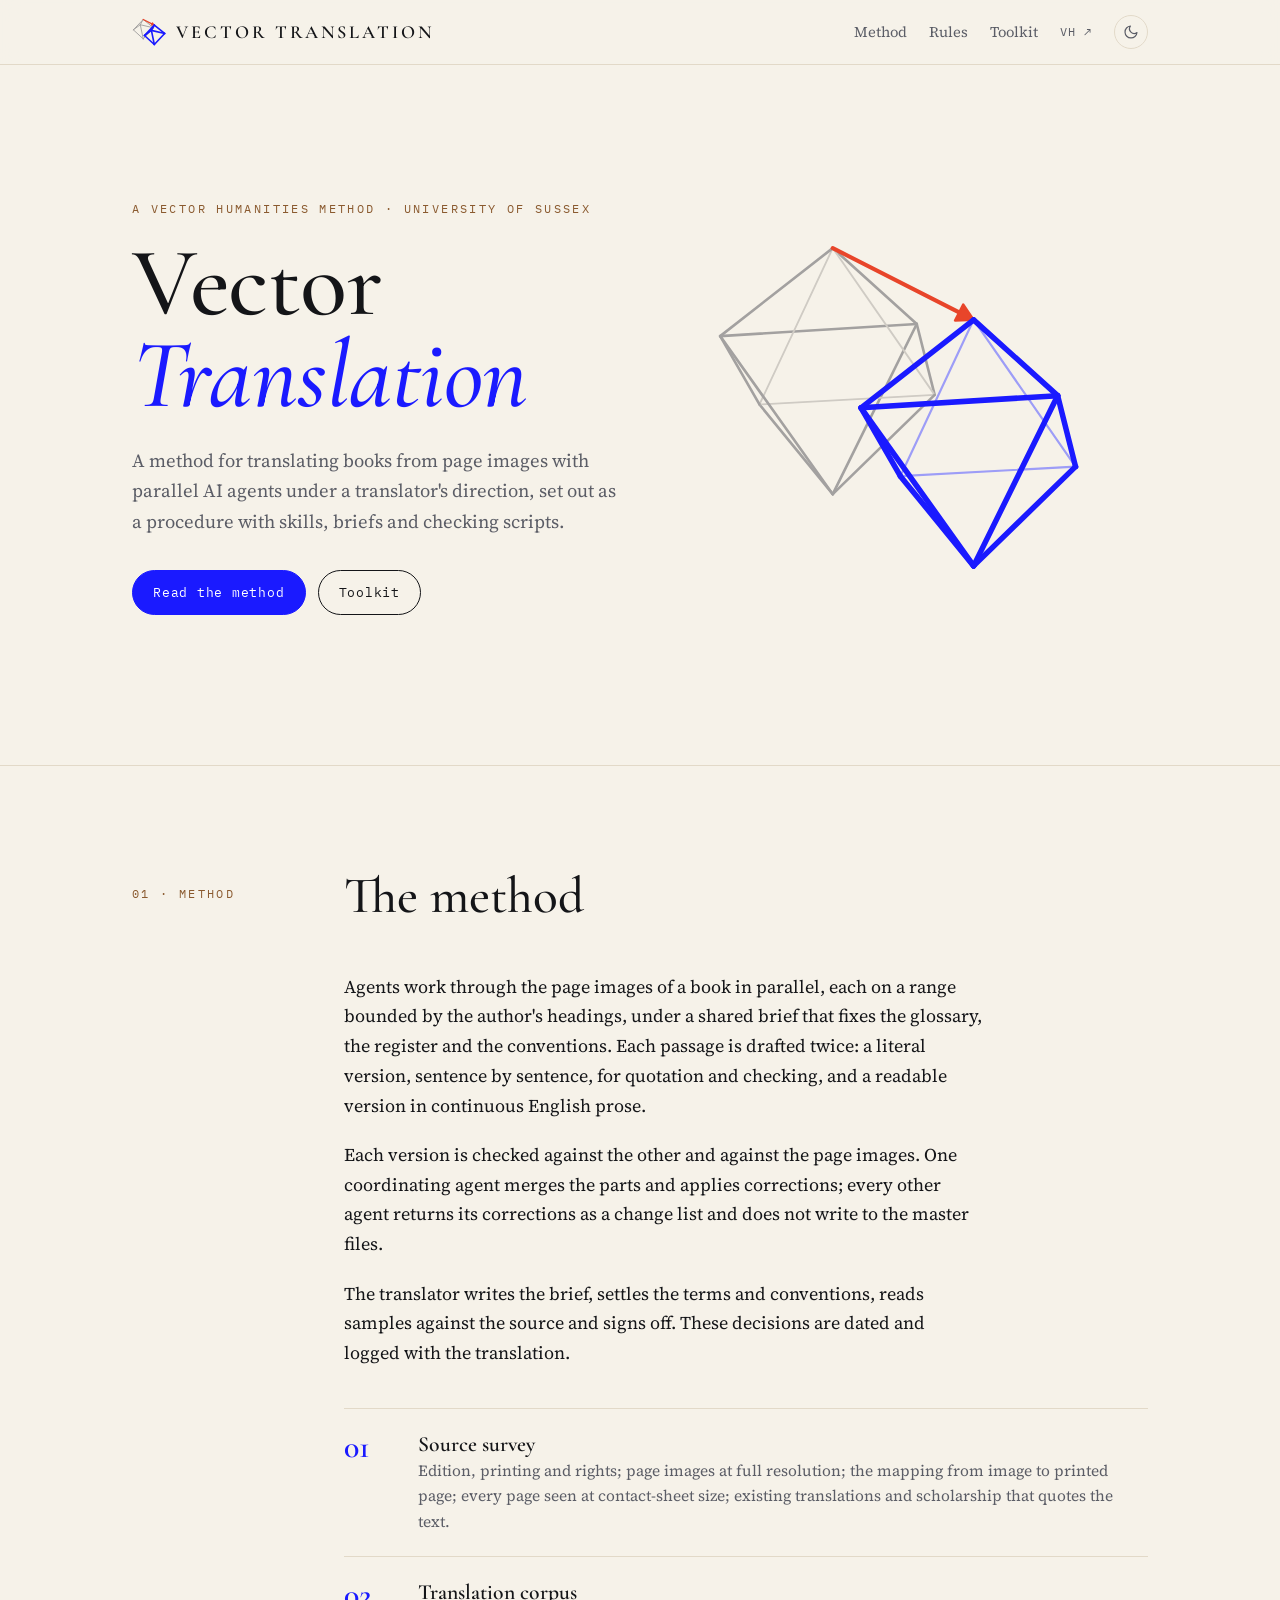
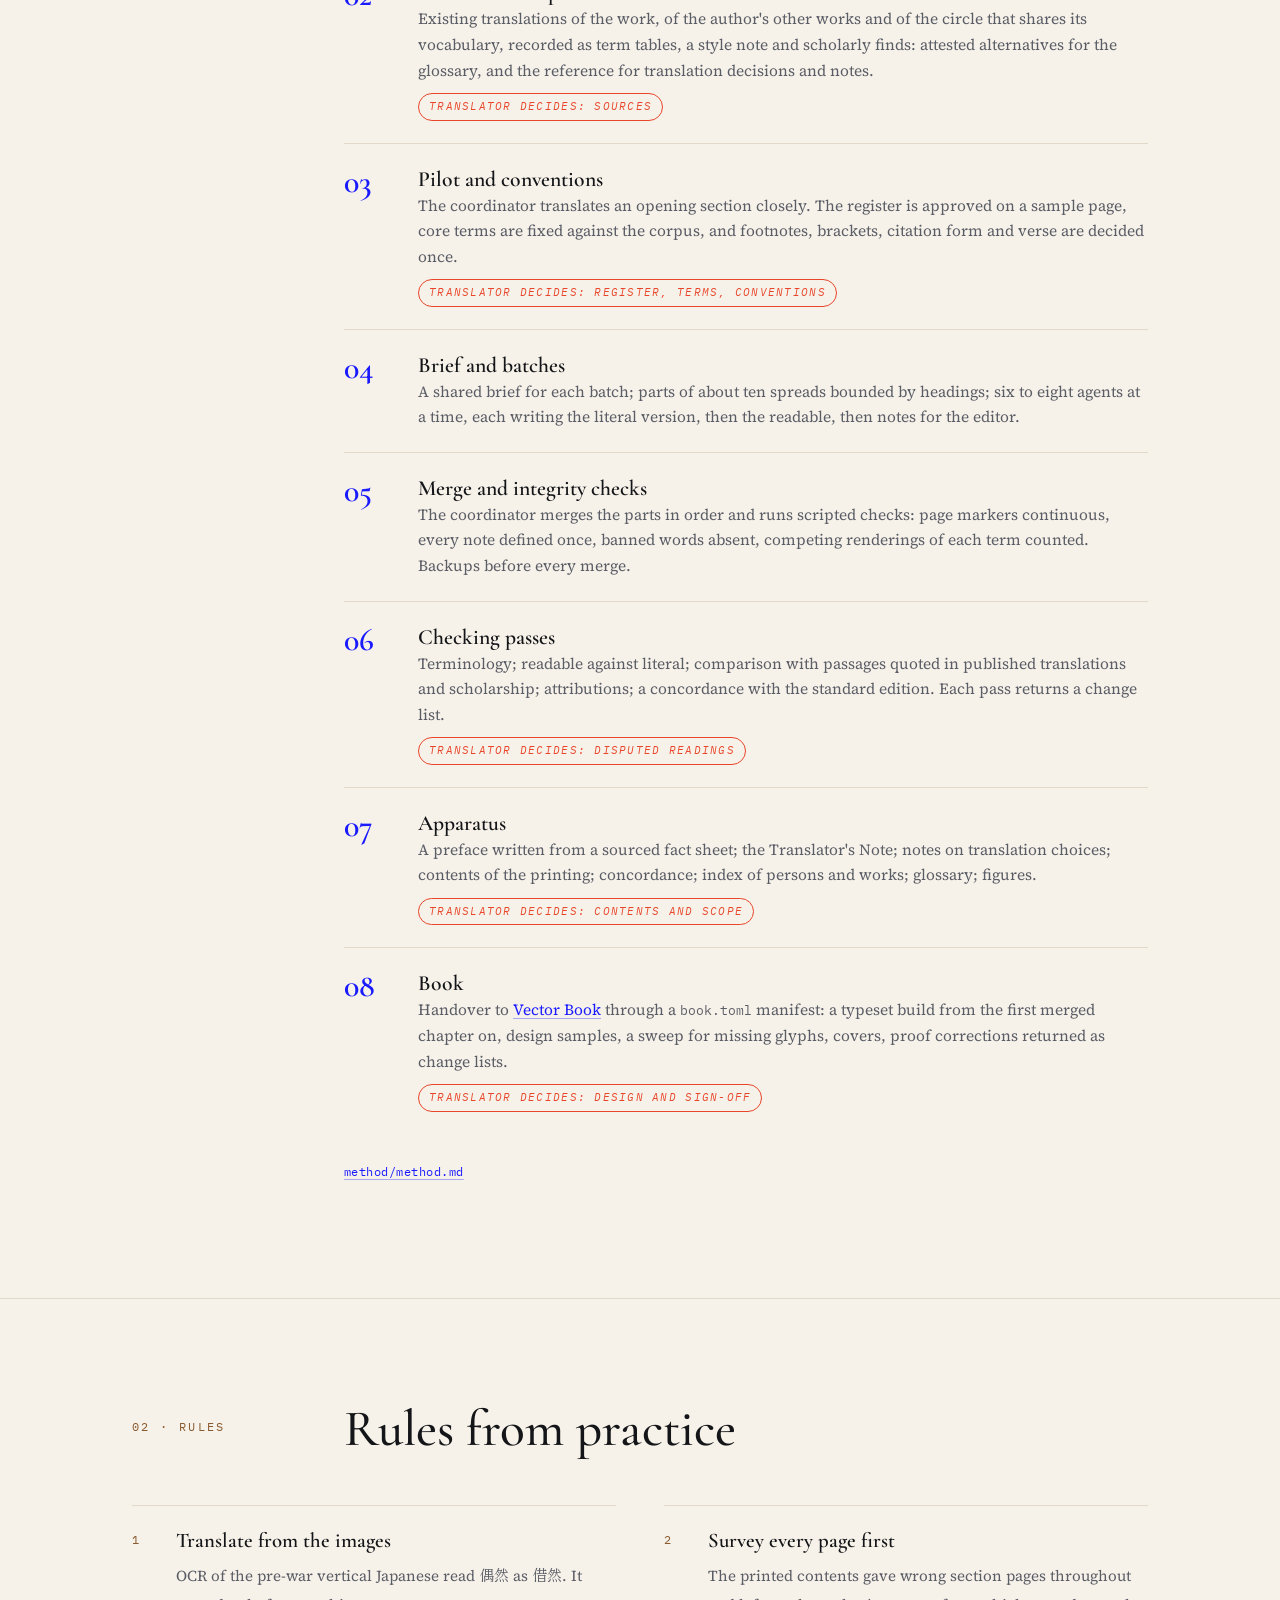
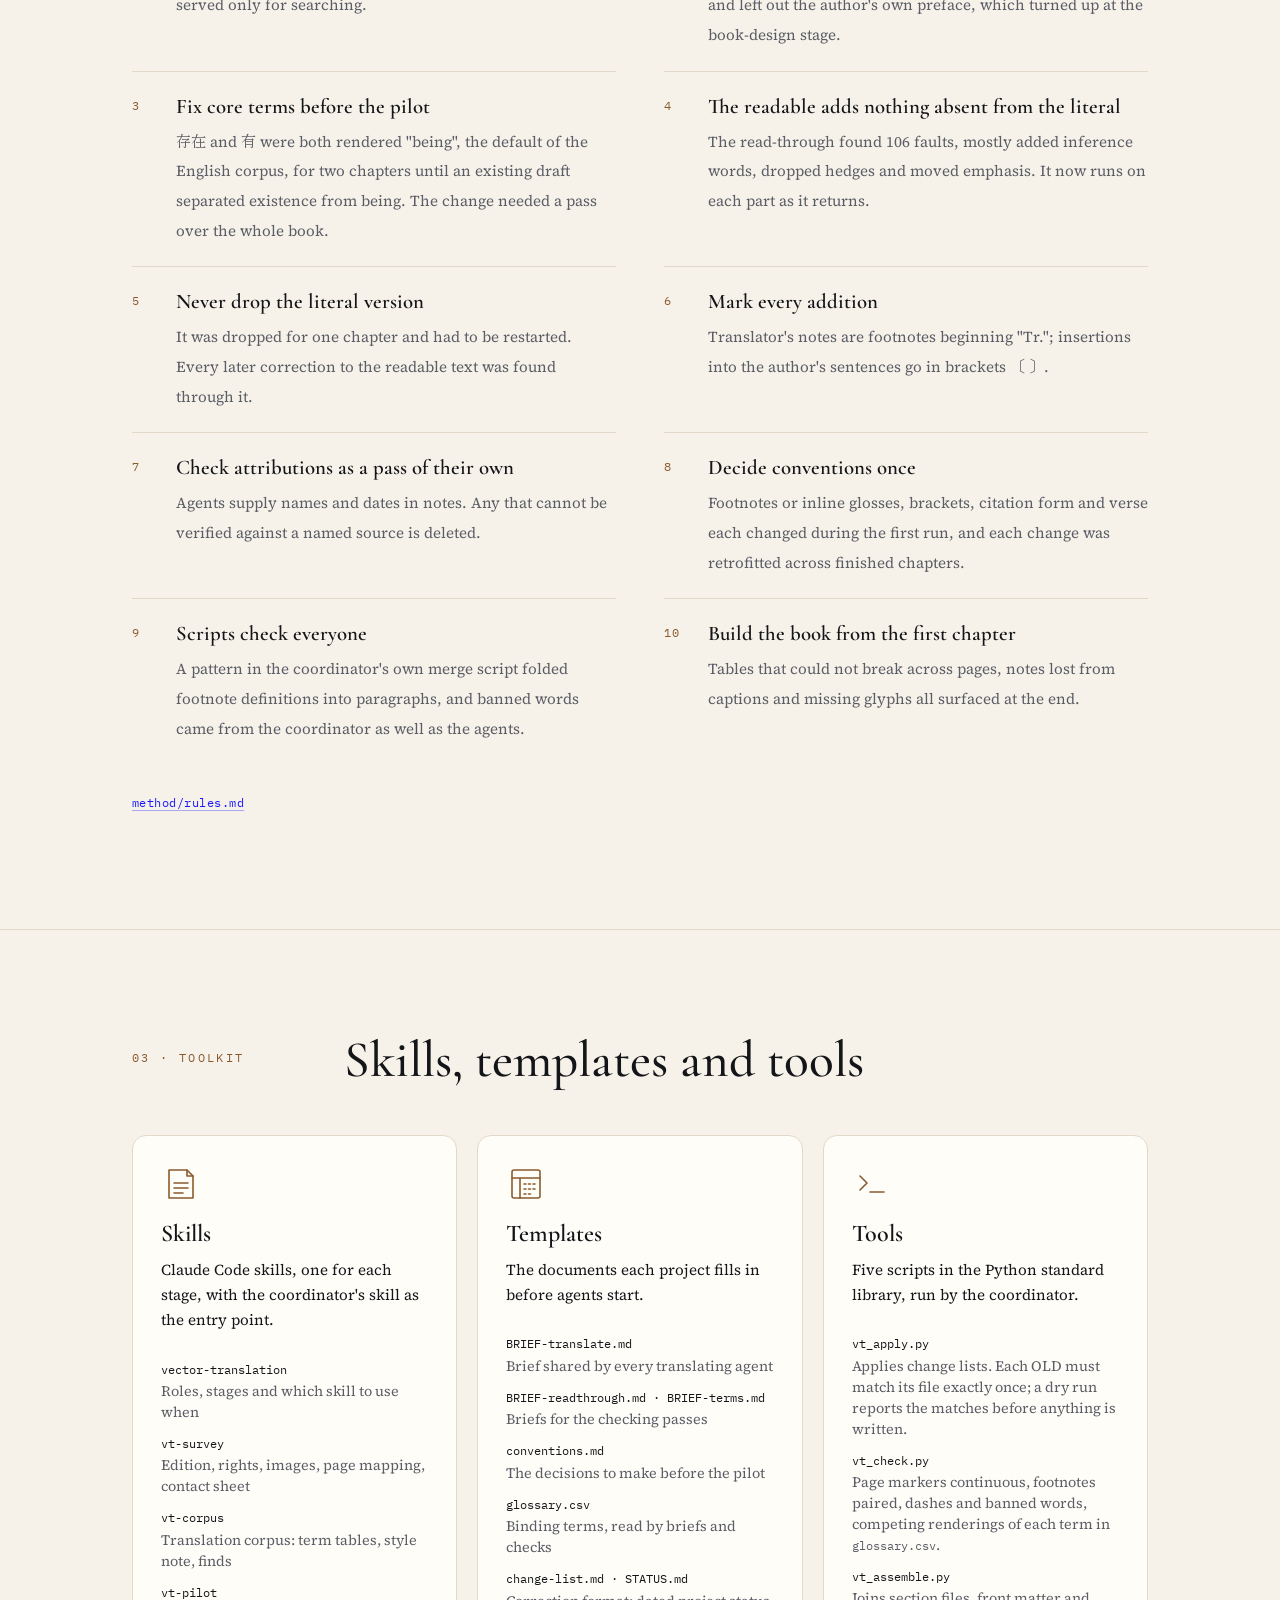
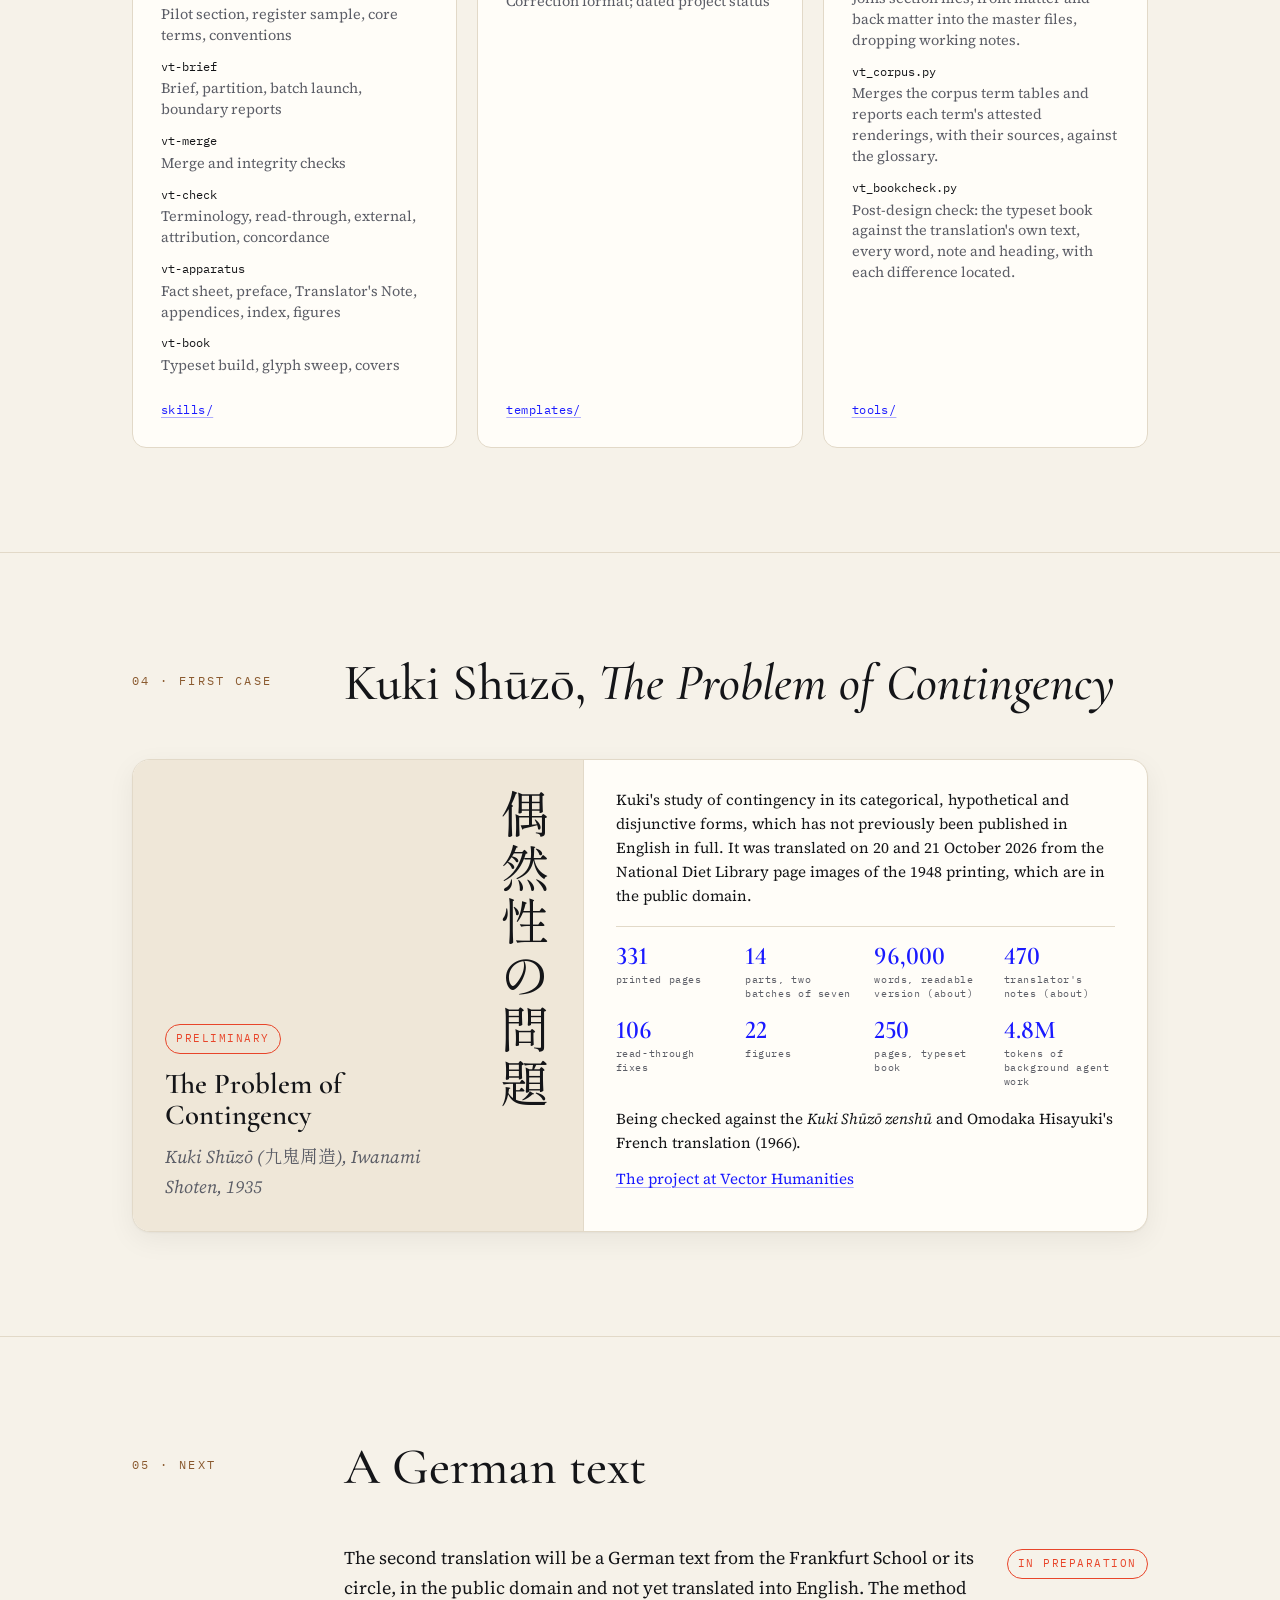
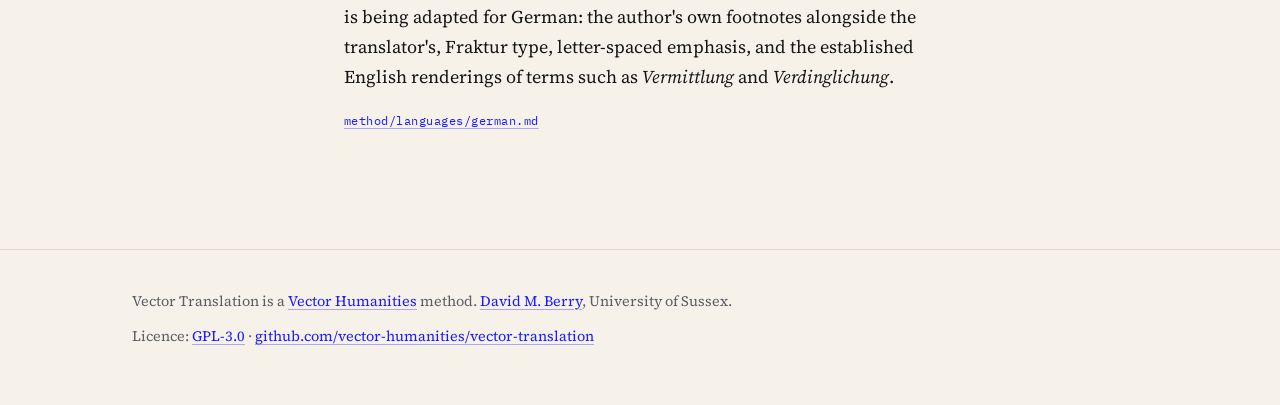
==== commit 93ee5623: "Returns from Vector Book: receiving procedure, return template, vt_apply reads return files; post-de" ====
--- a/index.html
+++ b/index.html
@@ -156,12 +156,13 @@
         <div class="kit reveal">
           <svg class="glyph" viewBox="0 0 40 40" fill="none" stroke="currentColor" stroke-width="1.6" stroke-linecap="round" stroke-linejoin="round" aria-hidden="true"><path d="M8 12l7 7-7 7"/><path d="M18 28h14"/></svg>
           <h3>Tools</h3>
-          <p>Four scripts in the Python standard library, run by the coordinator.</p>
+          <p>Five scripts in the Python standard library, run by the coordinator.</p>
           <dl>
             <dt>vt_apply.py</dt><dd>Applies change lists. Each OLD must match its file exactly once; a dry run reports the matches before anything is written.</dd>
             <dt>vt_check.py</dt><dd>Page markers continuous, footnotes paired, dashes and banned words, competing renderings of each term in <code>glossary.csv</code>.</dd>
             <dt>vt_assemble.py</dt><dd>Joins section files, front matter and back matter into the master files, dropping working notes.</dd>
             <dt>vt_corpus.py</dt><dd>Merges the corpus term tables and reports each term's attested renderings, with their sources, against the glossary.</dd>
+            <dt>vt_bookcheck.py</dt><dd>Post-design check: the typeset book against the translation's own text, every word, note and heading, with each difference located.</dd>
           </dl>
           <p class="src"><a href="https://github.com/vector-humanities/vector-translation/tree/main/tools">tools/</a></p>
         </div>
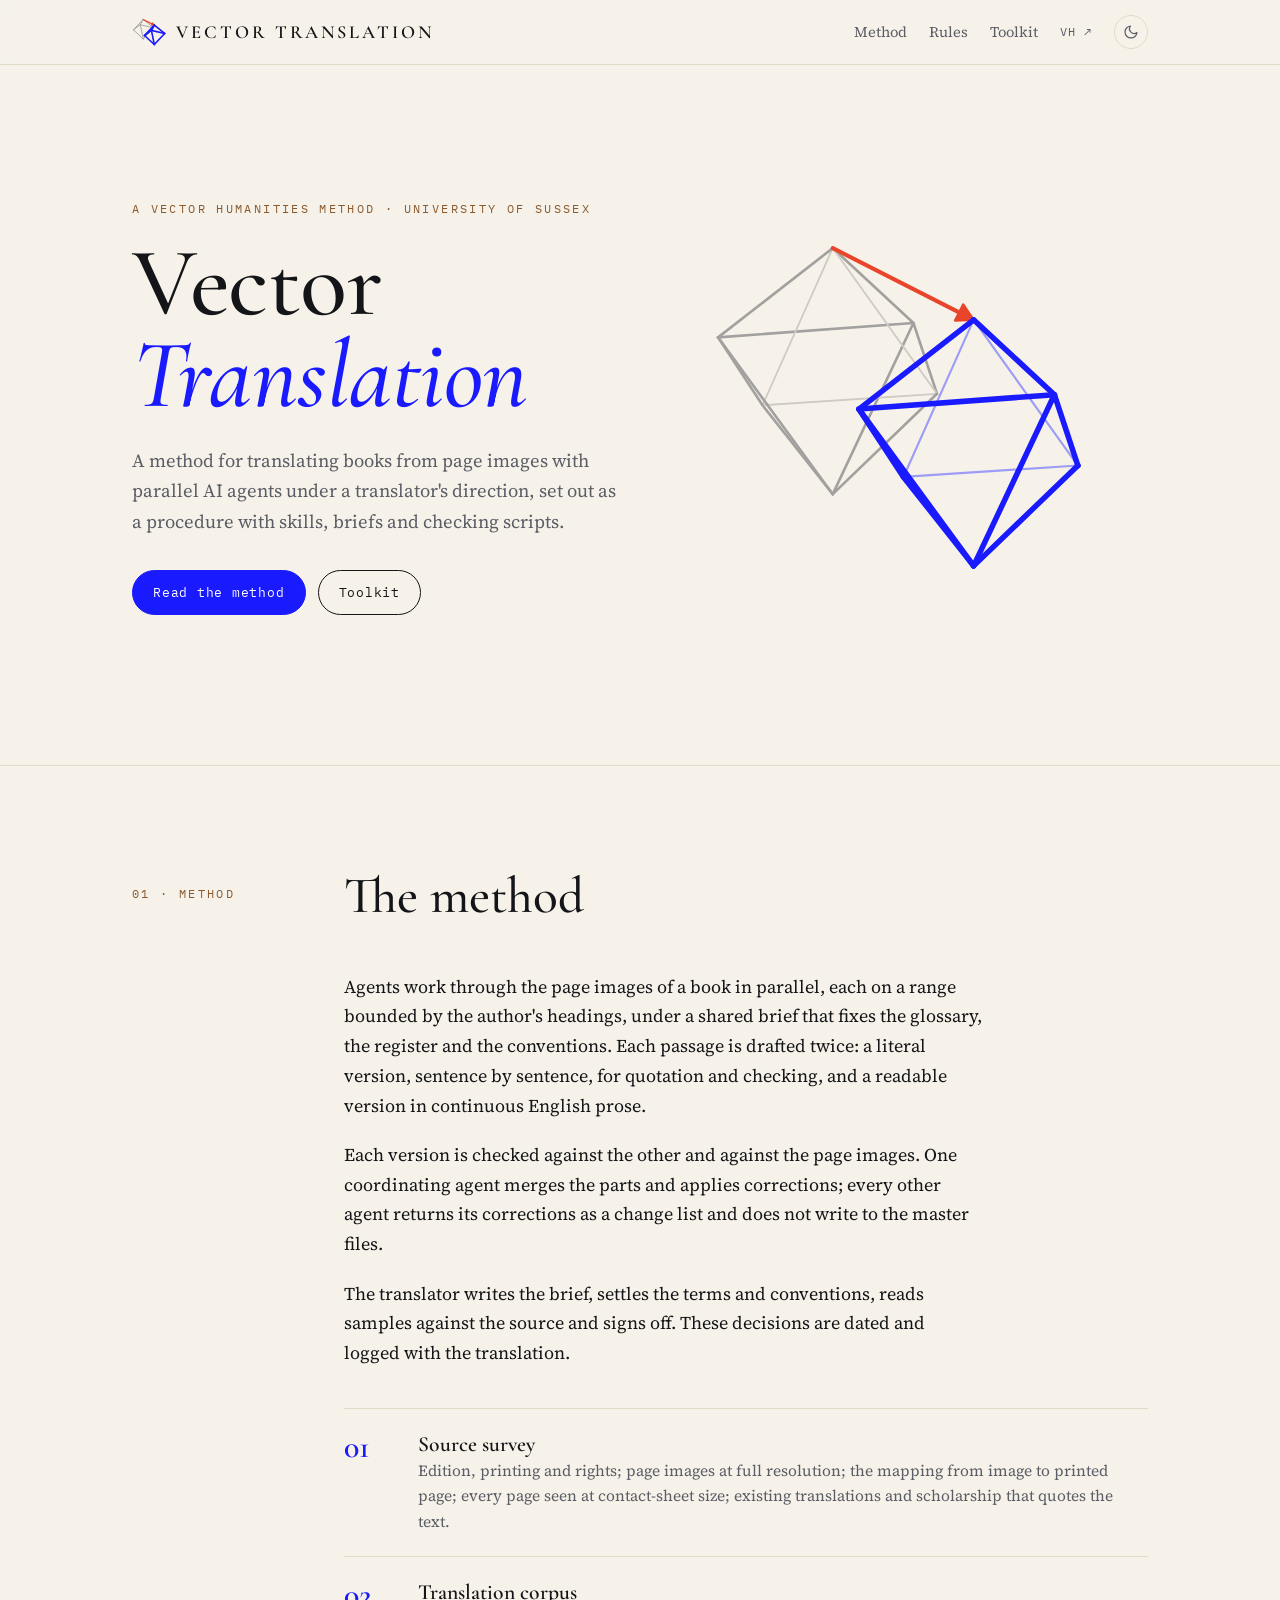
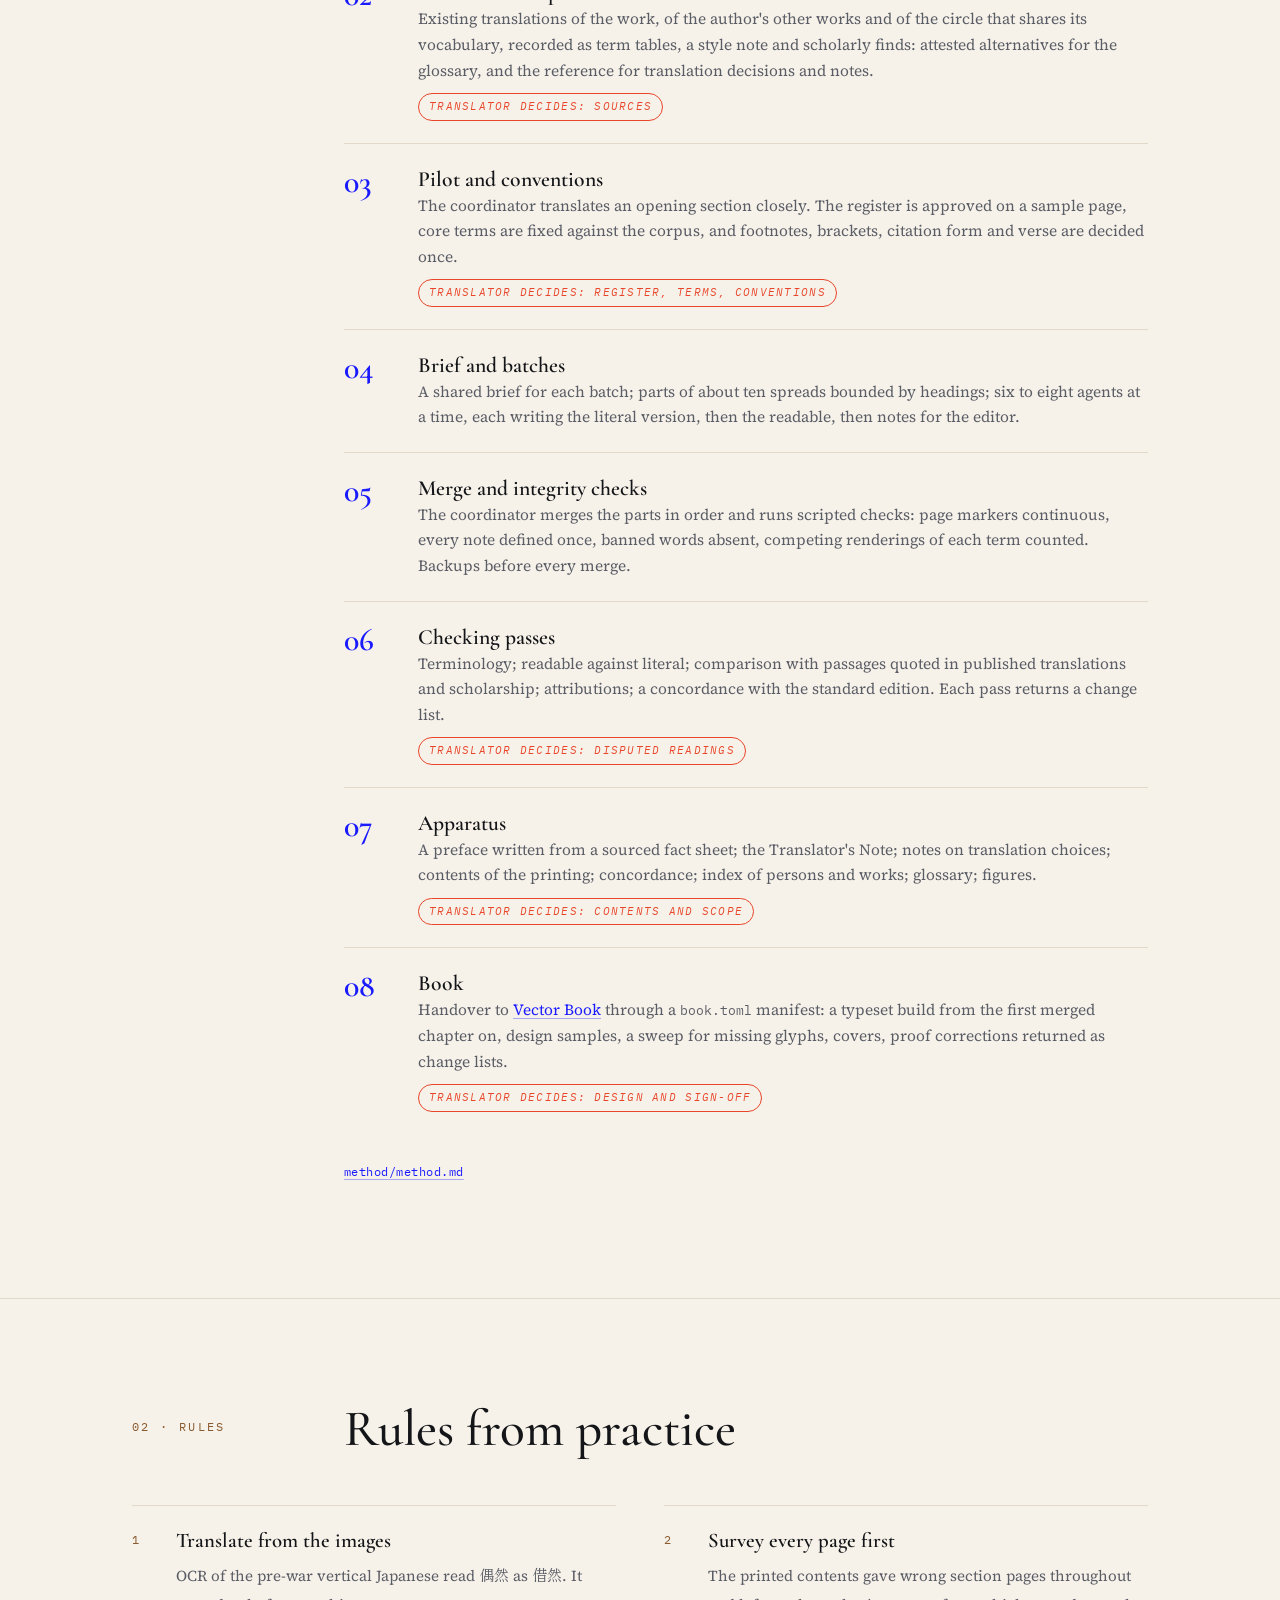
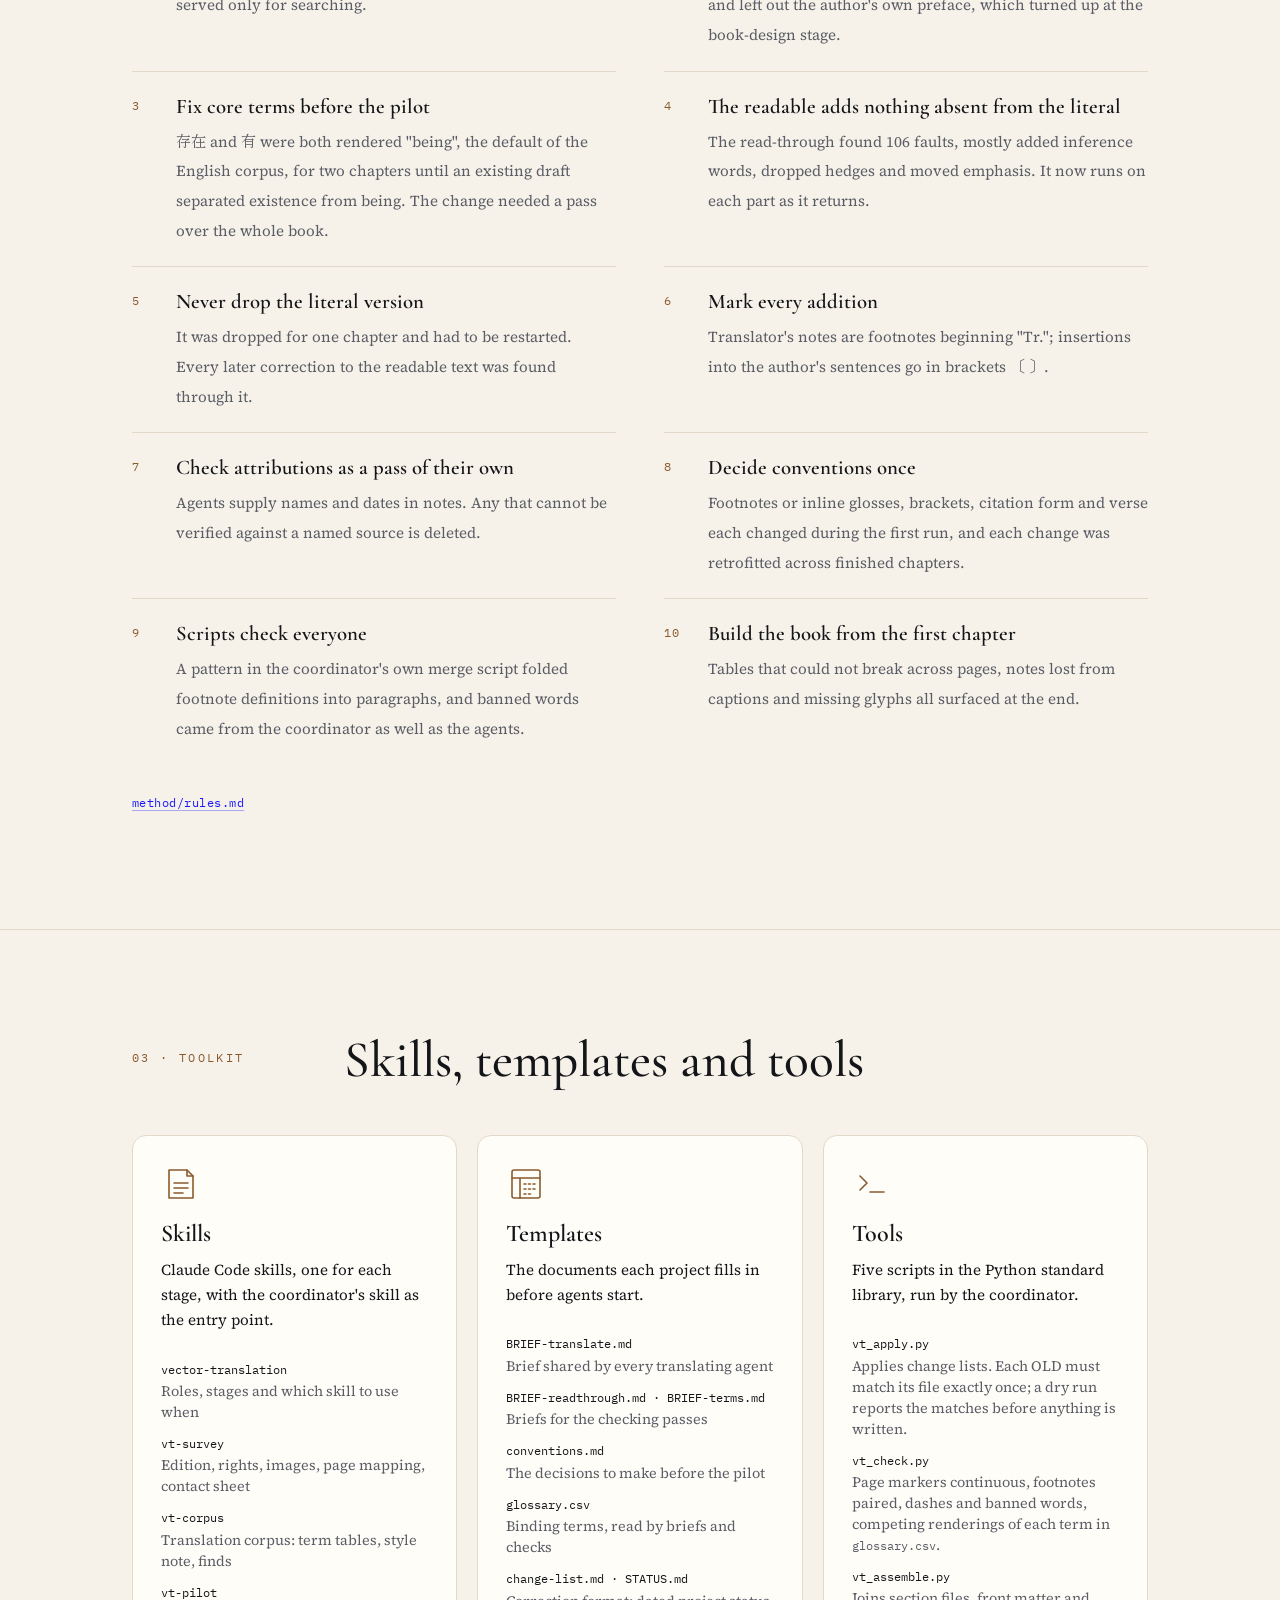
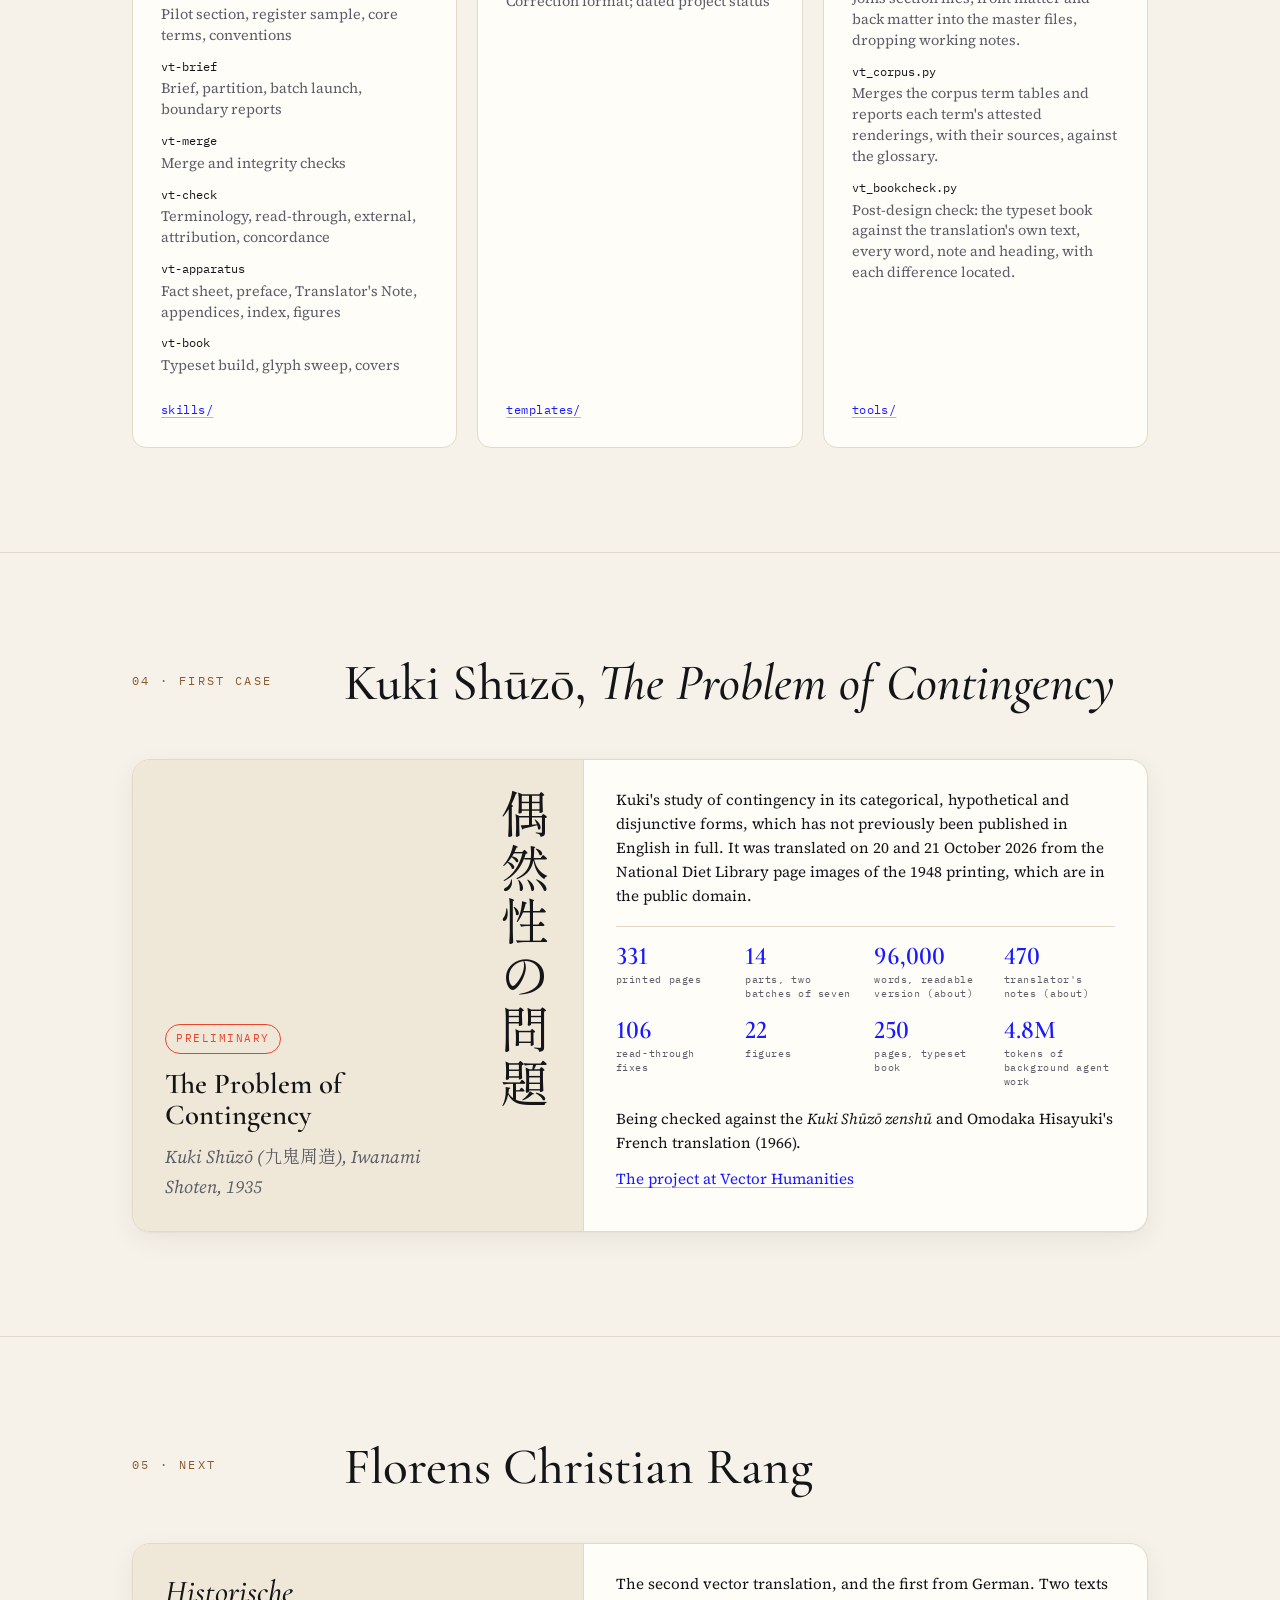
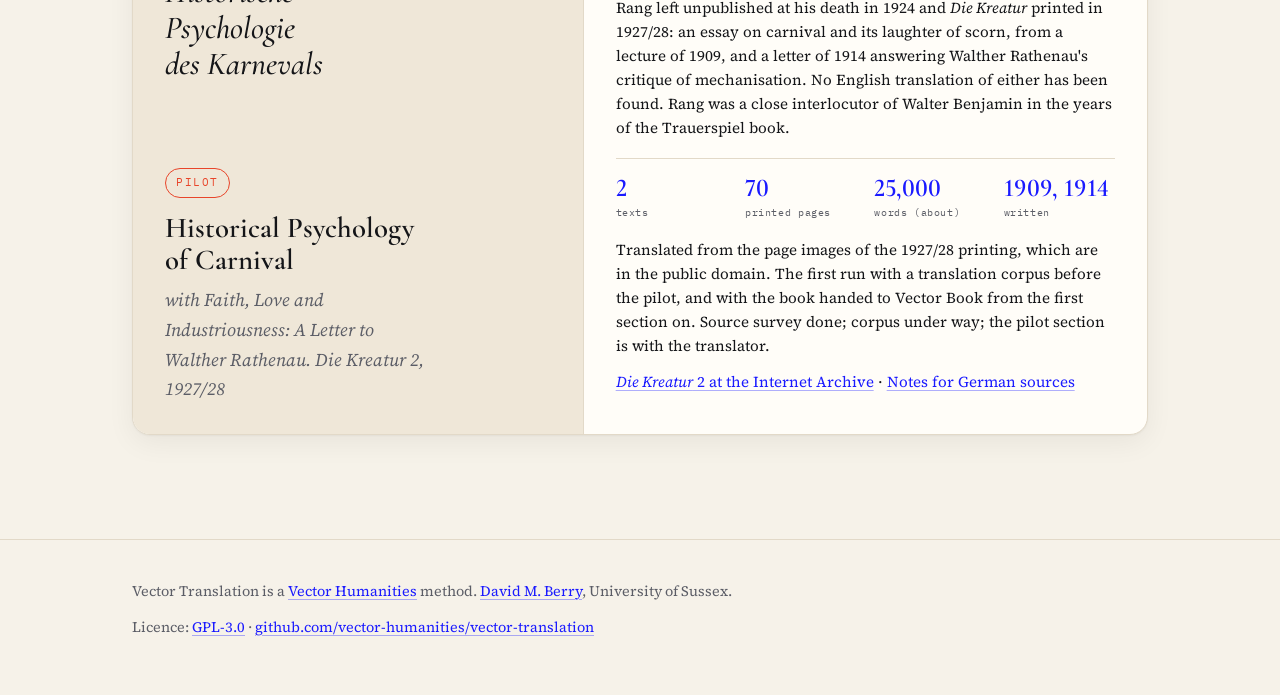
==== commit f97f2f7f: "Site: Rang card in Next" ====
--- a/index.html
+++ b/index.html
@@ -208,15 +208,29 @@
     <div class="wrap">
       <div class="section-head reveal">
         <p class="num">05 · Next</p>
-        <h2>A German text</h2>
-      </div>
-      <div class="next indent reveal">
-        <div class="prose">
-          <p>The second translation will be a German text from the Frankfurt School or its circle, in the public domain and not yet translated into English. The method is being adapted for German: the author's own footnotes alongside the translator's, Fraktur type, letter-spaced emphasis, and the established English renderings of terms such as <i>Vermittlung</i> and <i>Verdinglichung</i>.</p>
-          <p class="src-link"><a href="https://github.com/vector-humanities/vector-translation/blob/main/method/languages/german.md">method/languages/german.md</a></p>
-        </div>
-        <span class="tag">In preparation</span>
-      </div>
+        <h2>Florens Christian Rang</h2>
+      </div>
+      <article class="case reveal">
+        <div class="cover">
+          <p class="de" lang="de">Historische Psychologie des Karnevals</p>
+          <div class="cover-text">
+            <span class="tag">Pilot</span>
+            <h3>Historical Psychology of Carnival</h3>
+            <p class="by">with <i>Faith, Love and Industriousness: A Letter to Walther Rathenau</i>. <i>Die Kreatur</i> 2, 1927/28</p>
+          </div>
+        </div>
+        <div class="body">
+          <p>The second vector translation, and the first from German. Two texts Rang left unpublished at his death in 1924 and <i>Die Kreatur</i> printed in 1927/28: an essay on carnival and its laughter of scorn, from a lecture of 1909, and a letter of 1914 answering Walther Rathenau's critique of mechanisation. No English translation of either has been found. Rang was a close interlocutor of Walter Benjamin in the years of the Trauerspiel book.</p>
+          <div class="stats">
+            <div><b>2</b><span>texts</span></div>
+            <div><b>70</b><span>printed pages</span></div>
+            <div><b>25,000</b><span>words (about)</span></div>
+            <div><b>1909, 1914</b><span>written</span></div>
+          </div>
+          <p>Translated from the page images of the 1927/28 printing, which are in the public domain. The first run with a translation corpus before the pilot, and with the book handed to Vector Book from the first section on. Source survey done; corpus under way; the pilot section is with the translator.</p>
+          <p><a href="https://archive.org/details/die-kreatur_1927-1928_2"><i>Die Kreatur</i> 2 at the Internet Archive</a> · <a href="https://github.com/vector-humanities/vector-translation/blob/main/method/languages/german.md">Notes for German sources</a></p>
+        </div>
+      </article>
     </div>
   </section>
 
--- a/assets/style.css
+++ b/assets/style.css
@@ -208,6 +208,7 @@
 .case .cover { position: relative; padding: 30px 32px; background: var(--surface-alt); border-right: 1px solid var(--rule); min-height: 320px; display: flex; flex-direction: column; justify-content: flex-end; }
 .case .jp { font-family: var(--jp); font-size: clamp(2.2rem, 4.2vw, 3.1rem); line-height: 1.15; letter-spacing: .08em; margin: 0; writing-mode: vertical-rl; position: absolute; right: 30px; top: 28px; color: var(--ink); }
 .case .cover-text { max-width: 68%; }
+.case .de { font-family: var(--display); font-style: italic; font-weight: 500; font-size: clamp(1.5rem, 2.8vw, 2rem); line-height: 1.12; margin: 0 0 auto; padding-bottom: 28px; color: var(--ink); max-width: 18ch; text-wrap: balance; }
 .case .cover h3 { font-size: 1.8rem; line-height: 1.1; margin-bottom: 10px; }
 .case .cover .by { font-style: italic; color: var(--muted); margin: 0; }
 .case .cover .by [lang="ja"] { font-style: normal; font-family: var(--jp); }
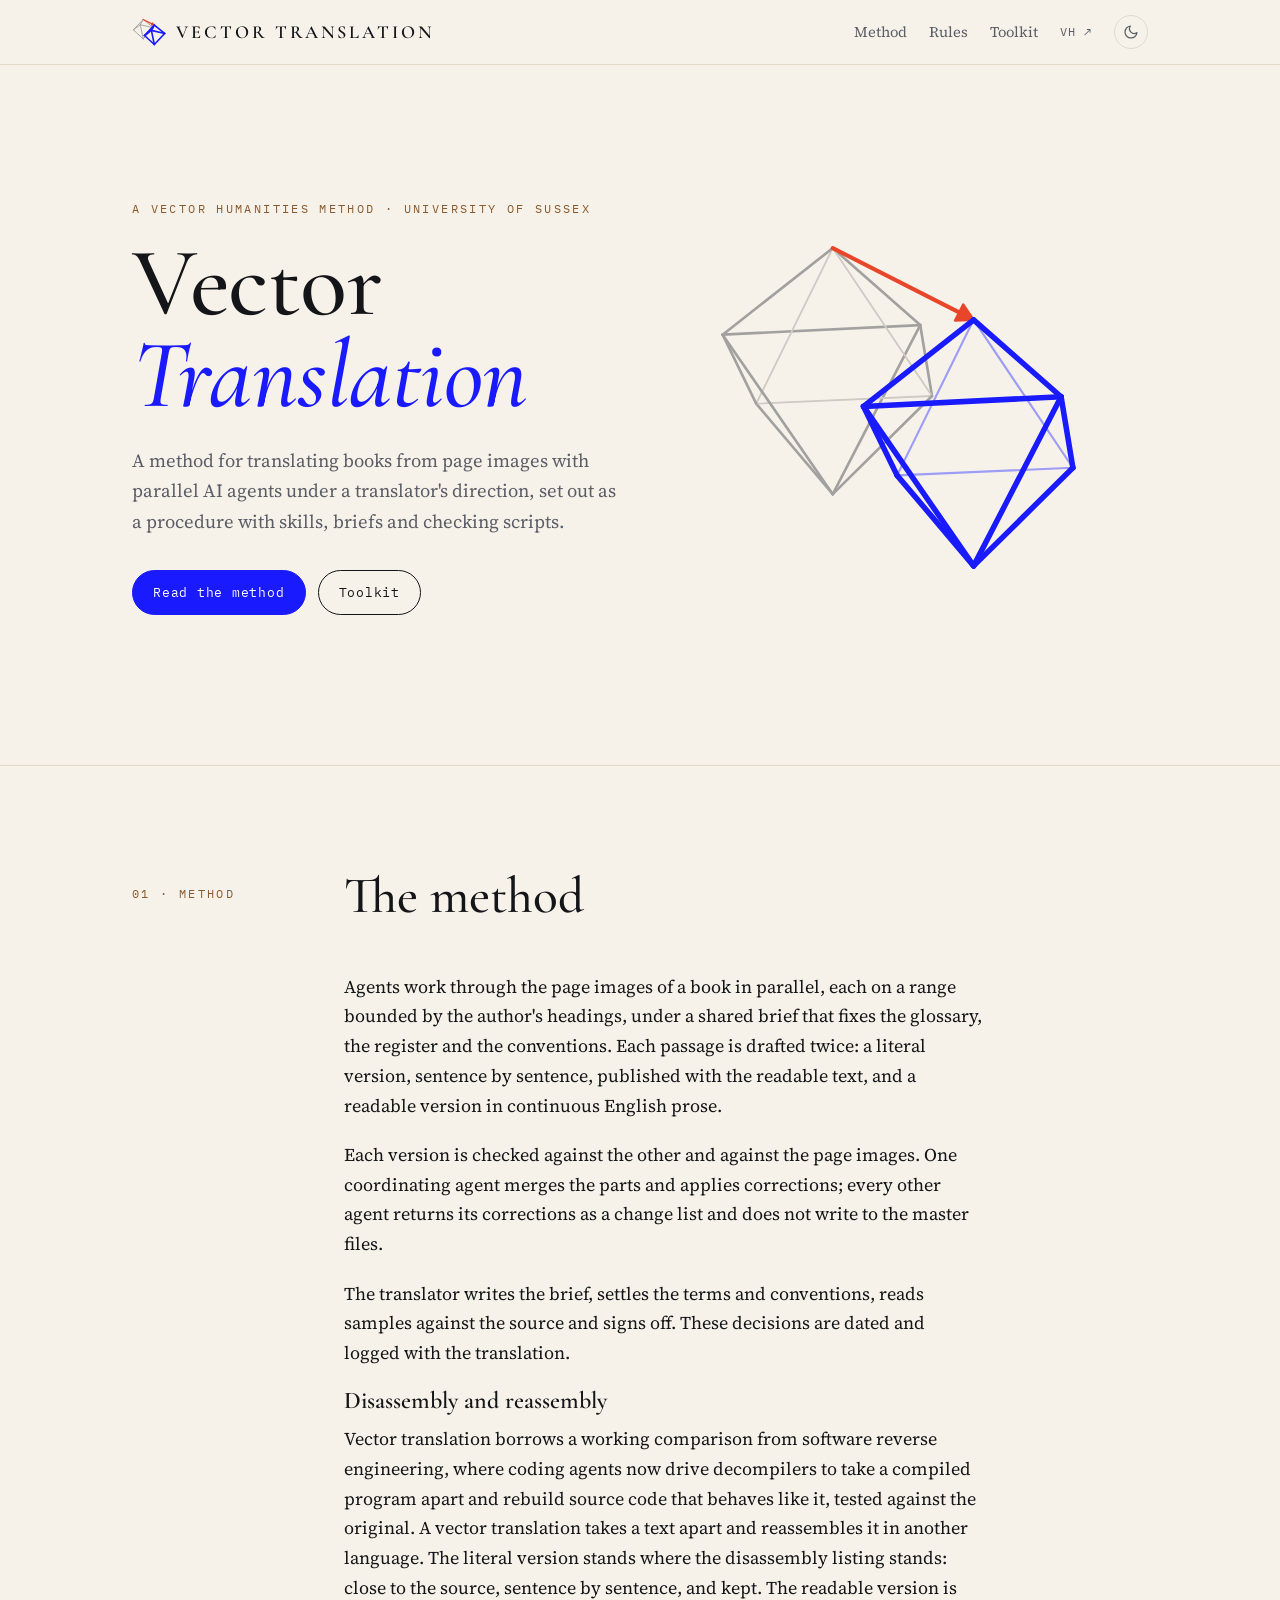
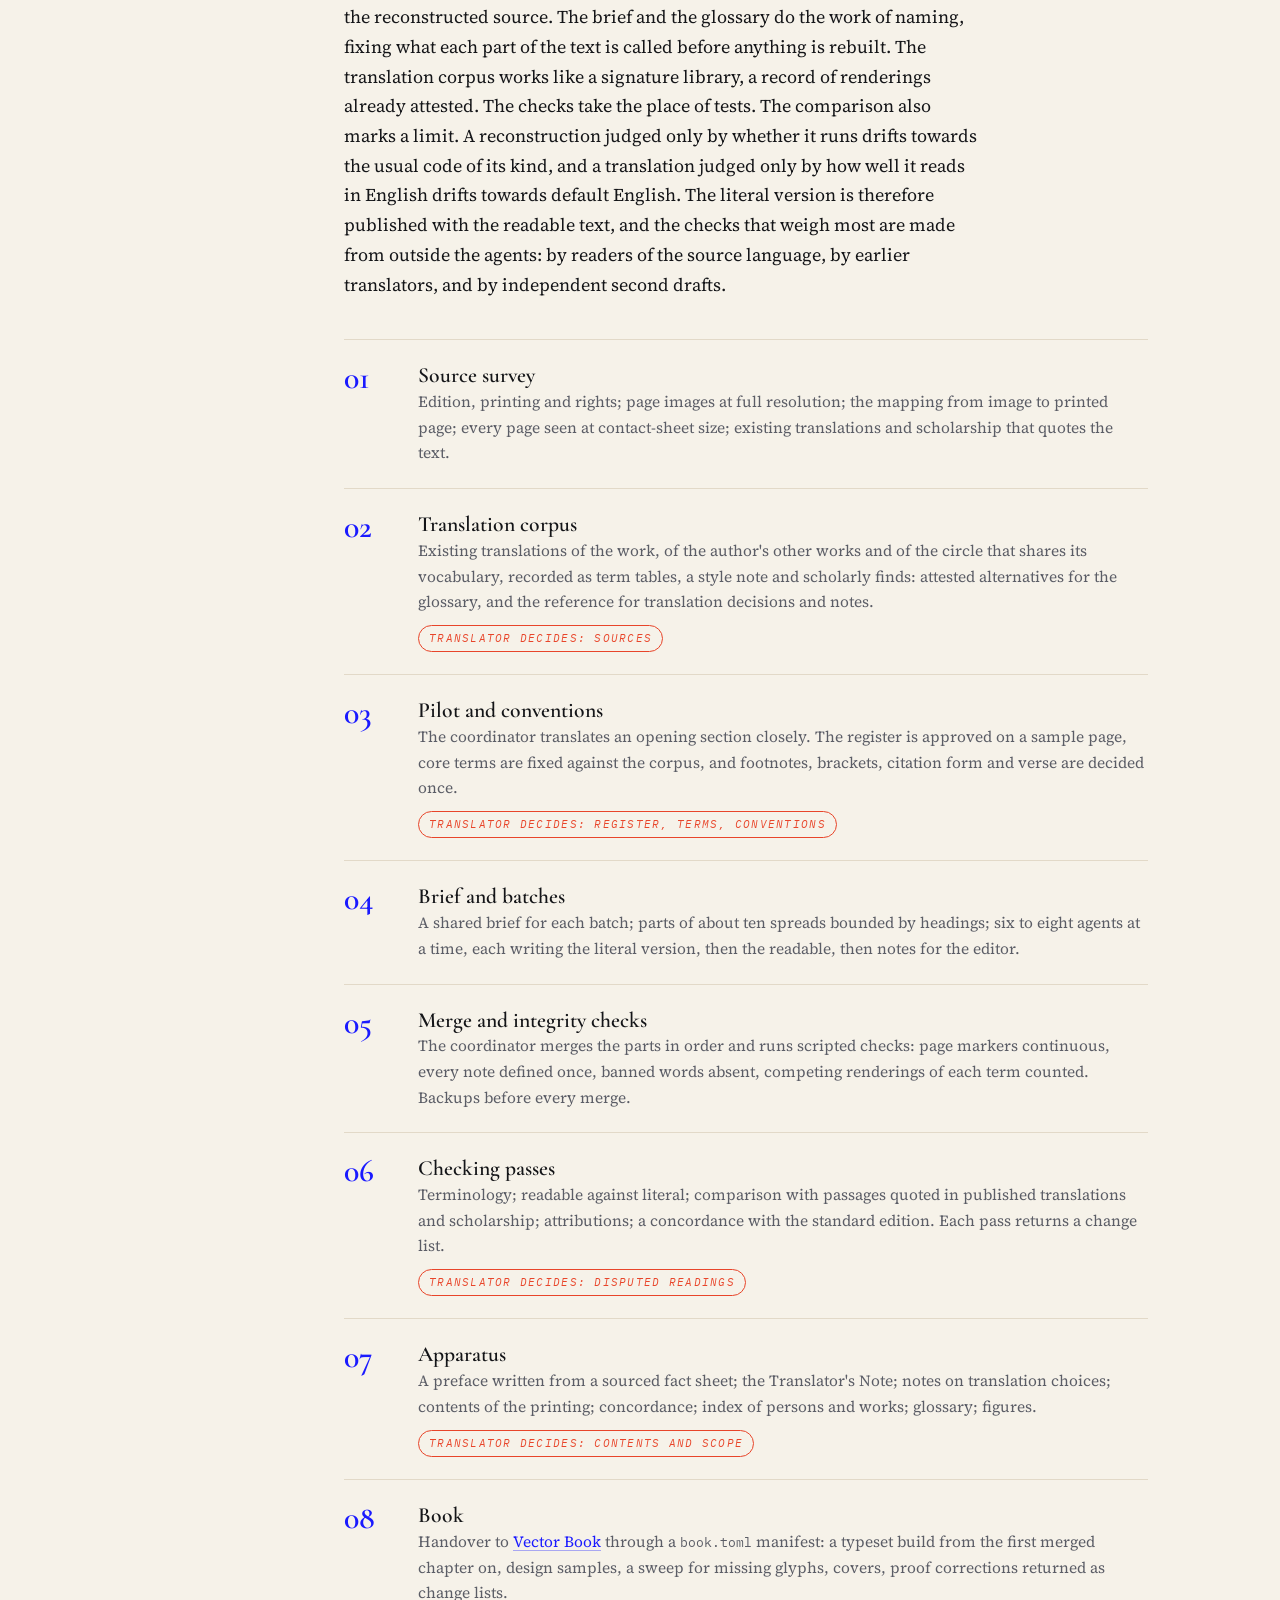
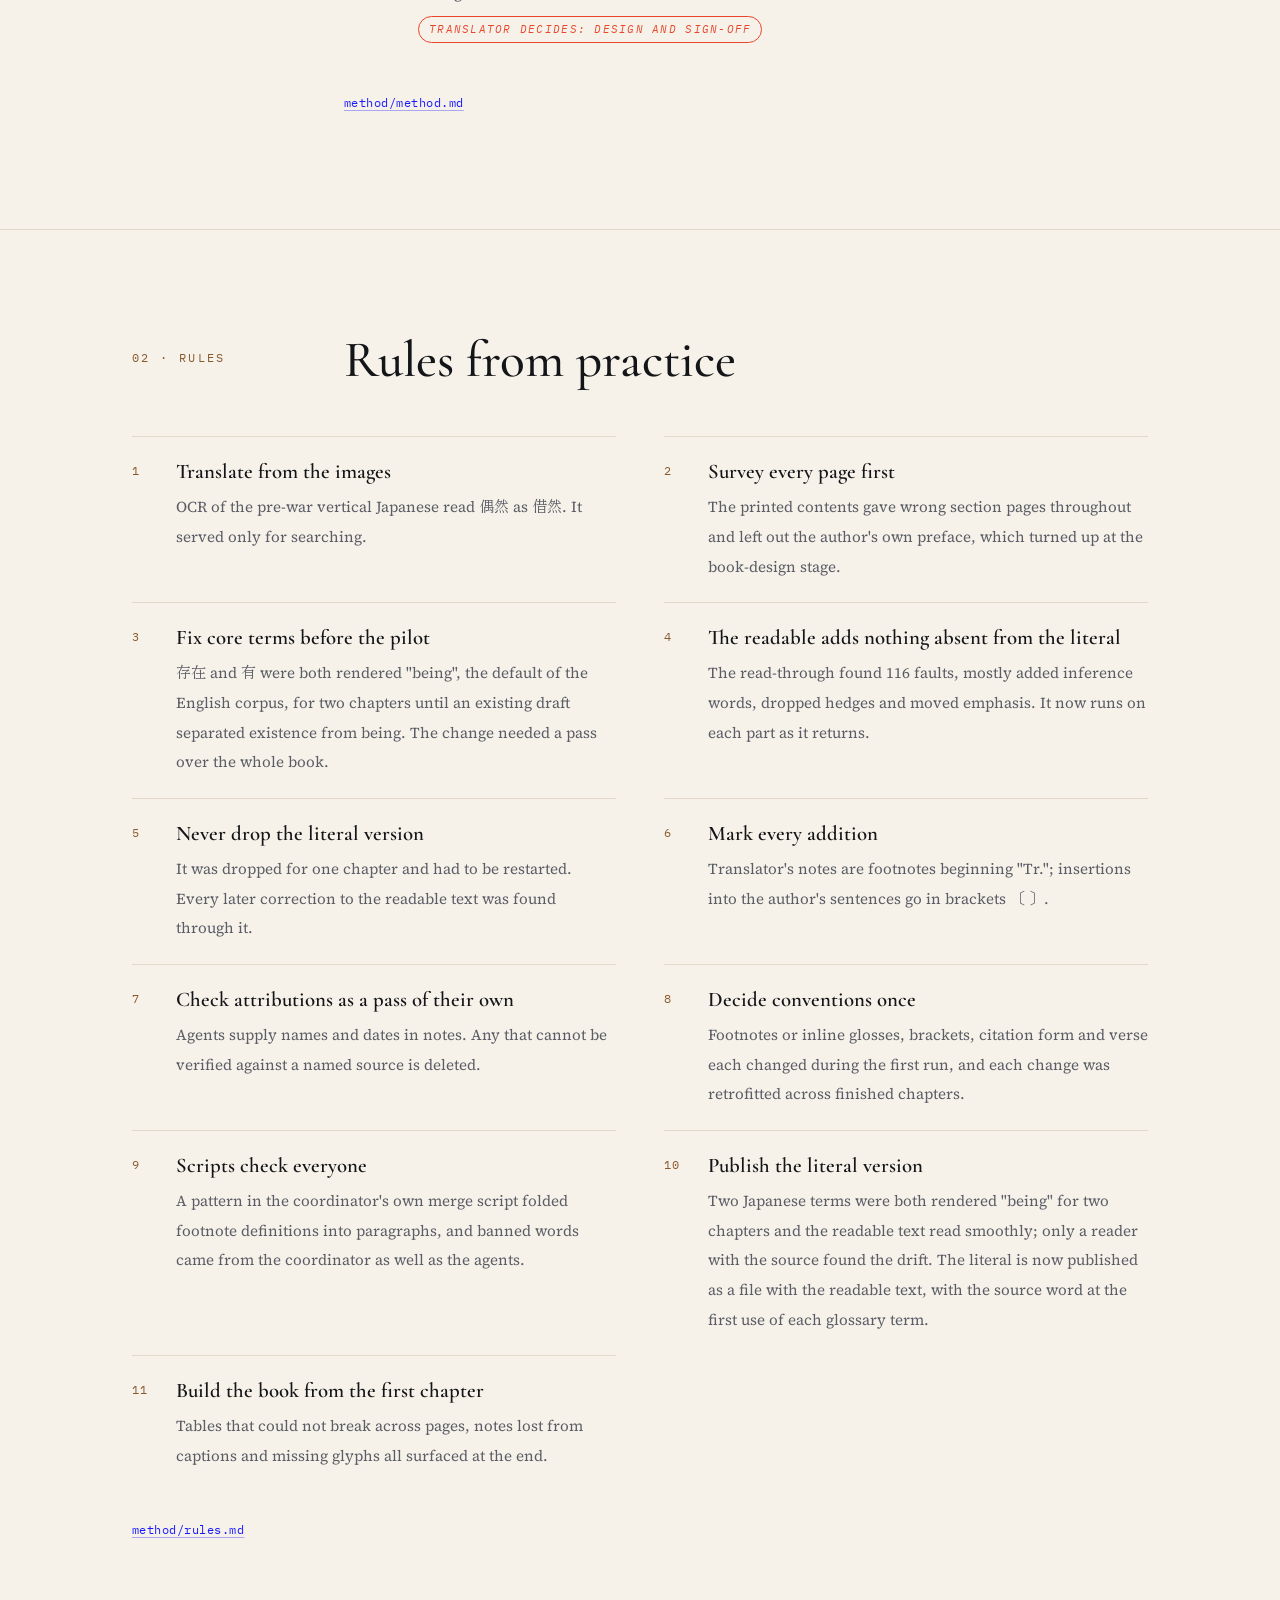
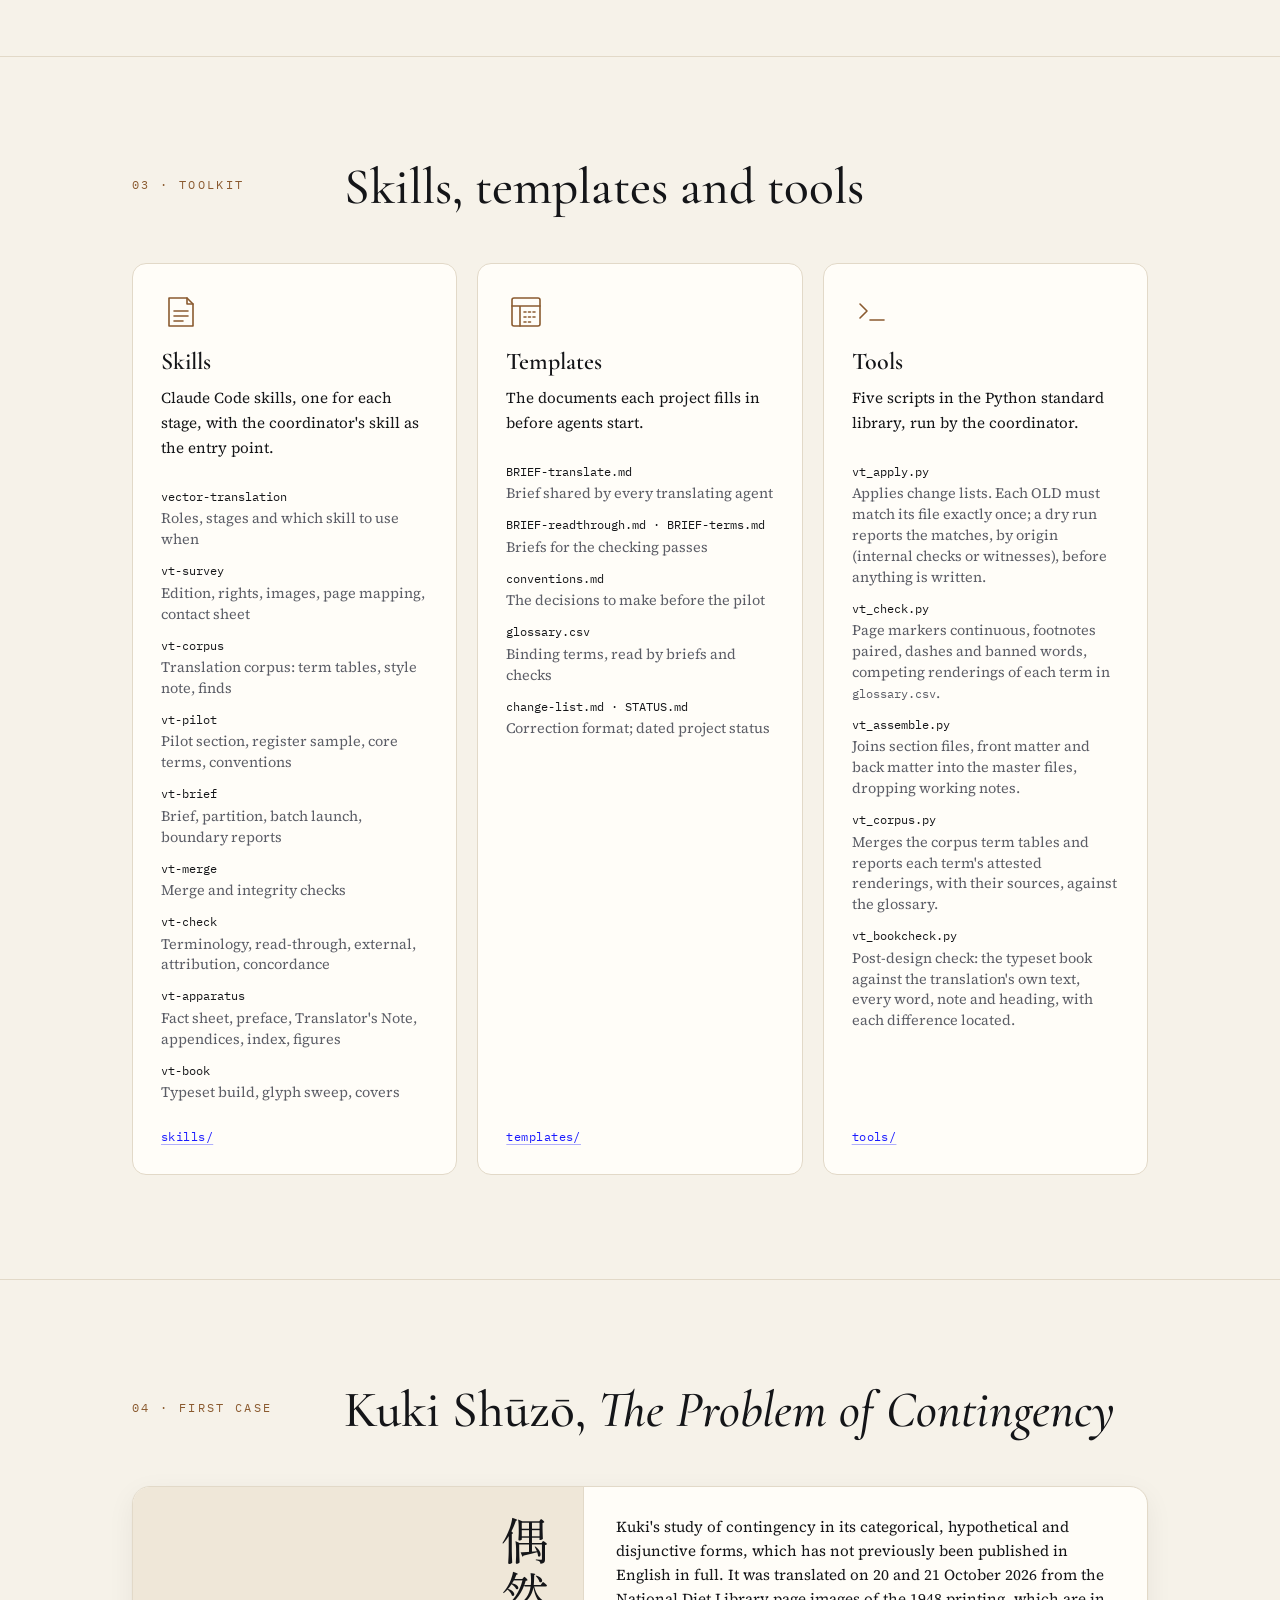
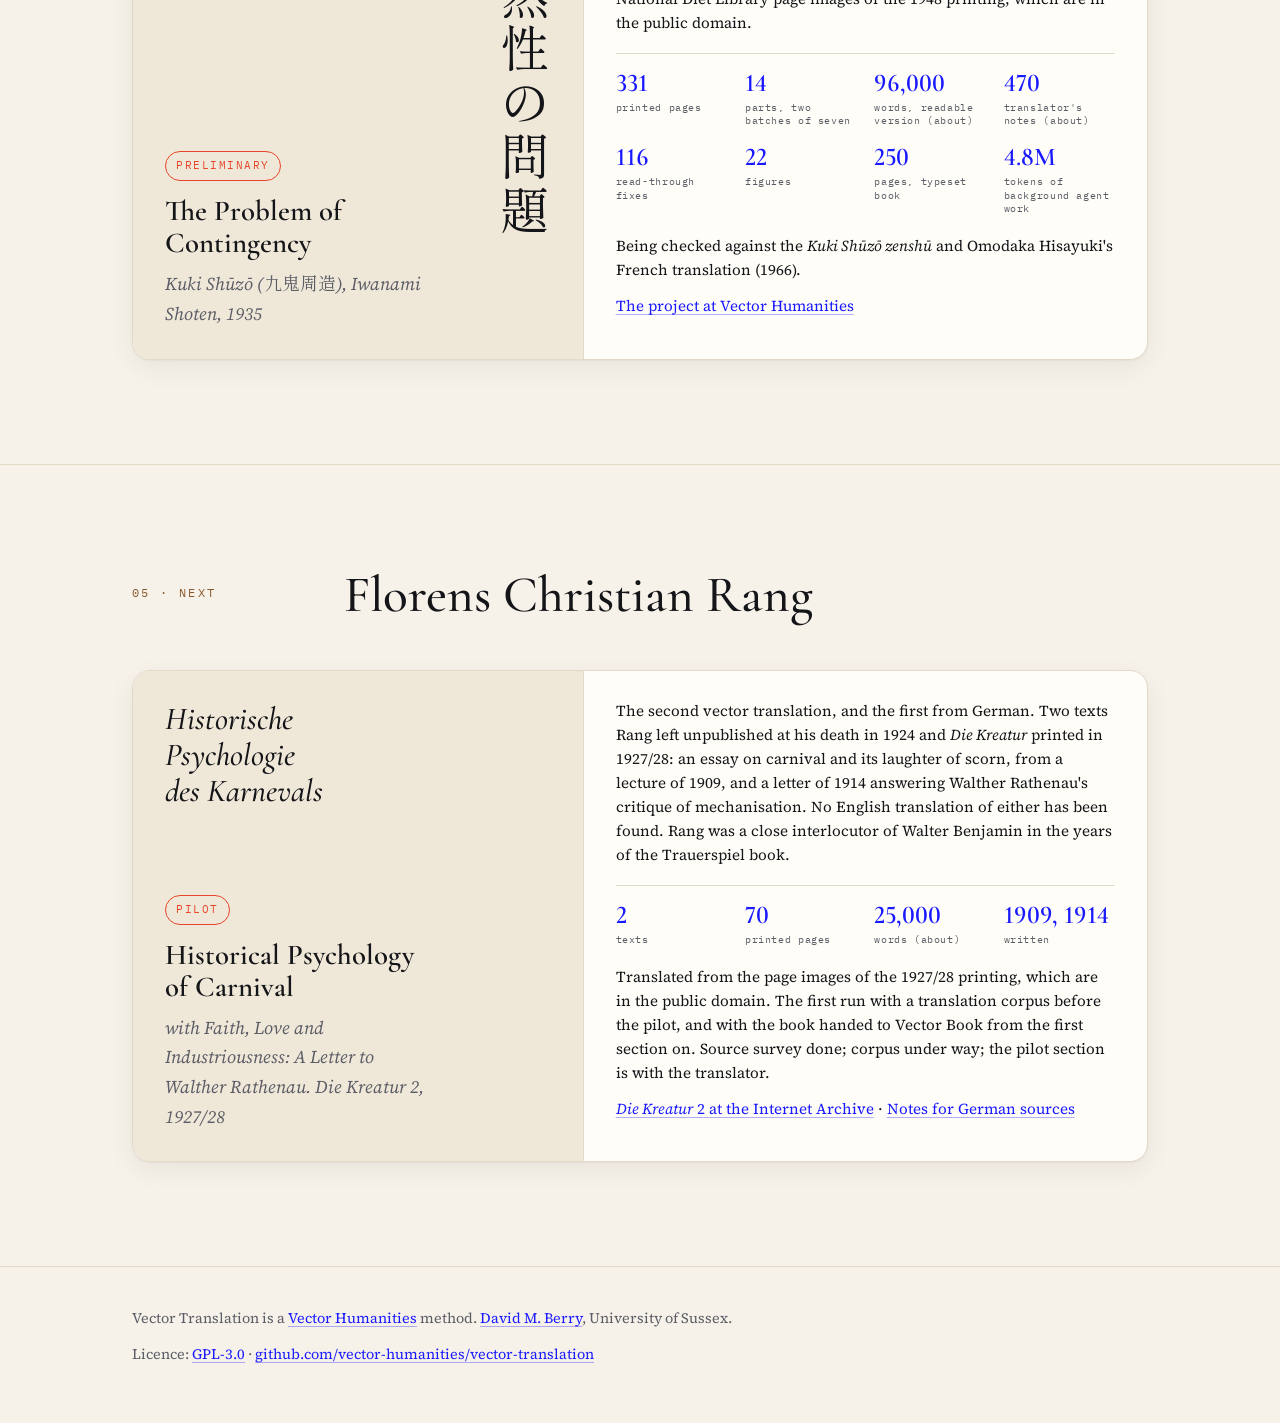
==== commit 526a4006: "Disassembly and reassembly; publish the literal; witness checks apart README and site: a Disassembly" ====
--- a/index.html
+++ b/index.html
@@ -76,9 +76,11 @@
         <h2>The method</h2>
       </div>
       <div class="prose indent reveal">
-        <p>Agents work through the page images of a book in parallel, each on a range bounded by the author's headings, under a shared brief that fixes the glossary, the register and the conventions. Each passage is drafted twice: a literal version, sentence by sentence, for quotation and checking, and a readable version in continuous English prose.</p>
+        <p>Agents work through the page images of a book in parallel, each on a range bounded by the author's headings, under a shared brief that fixes the glossary, the register and the conventions. Each passage is drafted twice: a literal version, sentence by sentence, published with the readable text, and a readable version in continuous English prose.</p>
         <p>Each version is checked against the other and against the page images. One coordinating agent merges the parts and applies corrections; every other agent returns its corrections as a change list and does not write to the master files.</p>
         <p>The translator writes the brief, settles the terms and conventions, reads samples against the source and signs off. These decisions are dated and logged with the translation.</p>
+        <h3>Disassembly and reassembly</h3>
+        <p>Vector translation borrows a working comparison from software reverse engineering, where coding agents now drive decompilers to take a compiled program apart and rebuild source code that behaves like it, tested against the original. A vector translation takes a text apart and reassembles it in another language. The literal version stands where the disassembly listing stands: close to the source, sentence by sentence, and kept. The readable version is the reconstructed source. The brief and the glossary do the work of naming, fixing what each part of the text is called before anything is rebuilt. The translation corpus works like a signature library, a record of renderings already attested. The checks take the place of tests. The comparison also marks a limit. A reconstruction judged only by whether it runs drifts towards the usual code of its kind, and a translation judged only by how well it reads in English drifts towards default English. The literal version is therefore published with the readable text, and the checks that weigh most are made from outside the agents: by readers of the source language, by earlier translators, and by independent second drafts.</p>
       </div>
       <ol class="stages indent reveal">
         <li><b>Source survey</b><span>Edition, printing and rights; page images at full resolution; the mapping from image to printed page; every page seen at contact-sheet size; existing translations and scholarship that quotes the text.</span></li>
@@ -104,12 +106,13 @@
         <li><b>Translate from the images</b><span>OCR of the pre-war vertical Japanese read <span class="jp-inline">偶然</span> as <span class="jp-inline">借然</span>. It served only for searching.</span></li>
         <li><b>Survey every page first</b><span>The printed contents gave wrong section pages throughout and left out the author's own preface, which turned up at the book-design stage.</span></li>
         <li><b>Fix core terms before the pilot</b><span><span class="jp-inline">存在</span> and <span class="jp-inline">有</span> were both rendered "being", the default of the English corpus, for two chapters until an existing draft separated existence from being. The change needed a pass over the whole book.</span></li>
-        <li><b>The readable adds nothing absent from the literal</b><span>The read-through found 106 faults, mostly added inference words, dropped hedges and moved emphasis. It now runs on each part as it returns.</span></li>
+        <li><b>The readable adds nothing absent from the literal</b><span>The read-through found 116 faults, mostly added inference words, dropped hedges and moved emphasis. It now runs on each part as it returns.</span></li>
         <li><b>Never drop the literal version</b><span>It was dropped for one chapter and had to be restarted. Every later correction to the readable text was found through it.</span></li>
         <li><b>Mark every addition</b><span>Translator's notes are footnotes beginning "Tr."; insertions into the author's sentences go in brackets <span class="jp-inline">〔 〕</span>.</span></li>
         <li><b>Check attributions as a pass of their own</b><span>Agents supply names and dates in notes. Any that cannot be verified against a named source is deleted.</span></li>
         <li><b>Decide conventions once</b><span>Footnotes or inline glosses, brackets, citation form and verse each changed during the first run, and each change was retrofitted across finished chapters.</span></li>
         <li><b>Scripts check everyone</b><span>A pattern in the coordinator's own merge script folded footnote definitions into paragraphs, and banned words came from the coordinator as well as the agents.</span></li>
+        <li><b>Publish the literal version</b><span>Two Japanese terms were both rendered "being" for two chapters and the readable text read smoothly; only a reader with the source found the drift. The literal is now published as a file with the readable text, with the source word at the first use of each glossary term.</span></li>
         <li><b>Build the book from the first chapter</b><span>Tables that could not break across pages, notes lost from captions and missing glyphs all surfaced at the end.</span></li>
       </ol>
       <p class="src-link"><a href="https://github.com/vector-humanities/vector-translation/blob/main/method/rules.md">method/rules.md</a></p>
@@ -158,7 +161,7 @@
           <h3>Tools</h3>
           <p>Five scripts in the Python standard library, run by the coordinator.</p>
           <dl>
-            <dt>vt_apply.py</dt><dd>Applies change lists. Each OLD must match its file exactly once; a dry run reports the matches before anything is written.</dd>
+            <dt>vt_apply.py</dt><dd>Applies change lists. Each OLD must match its file exactly once; a dry run reports the matches, by origin (internal checks or witnesses), before anything is written.</dd>
             <dt>vt_check.py</dt><dd>Page markers continuous, footnotes paired, dashes and banned words, competing renderings of each term in <code>glossary.csv</code>.</dd>
             <dt>vt_assemble.py</dt><dd>Joins section files, front matter and back matter into the master files, dropping working notes.</dd>
             <dt>vt_corpus.py</dt><dd>Merges the corpus term tables and reports each term's attested renderings, with their sources, against the glossary.</dd>
@@ -192,7 +195,7 @@
             <div><b>14</b><span>parts, two batches of seven</span></div>
             <div><b>96,000</b><span>words, readable version (about)</span></div>
             <div><b>470</b><span>translator's notes (about)</span></div>
-            <div><b>106</b><span>read-through fixes</span></div>
+            <div><b>116</b><span>read-through fixes</span></div>
             <div><b>22</b><span>figures</span></div>
             <div><b>250</b><span>pages, typeset book</span></div>
             <div><b>4.8M</b><span>tokens of background agent work</span></div>
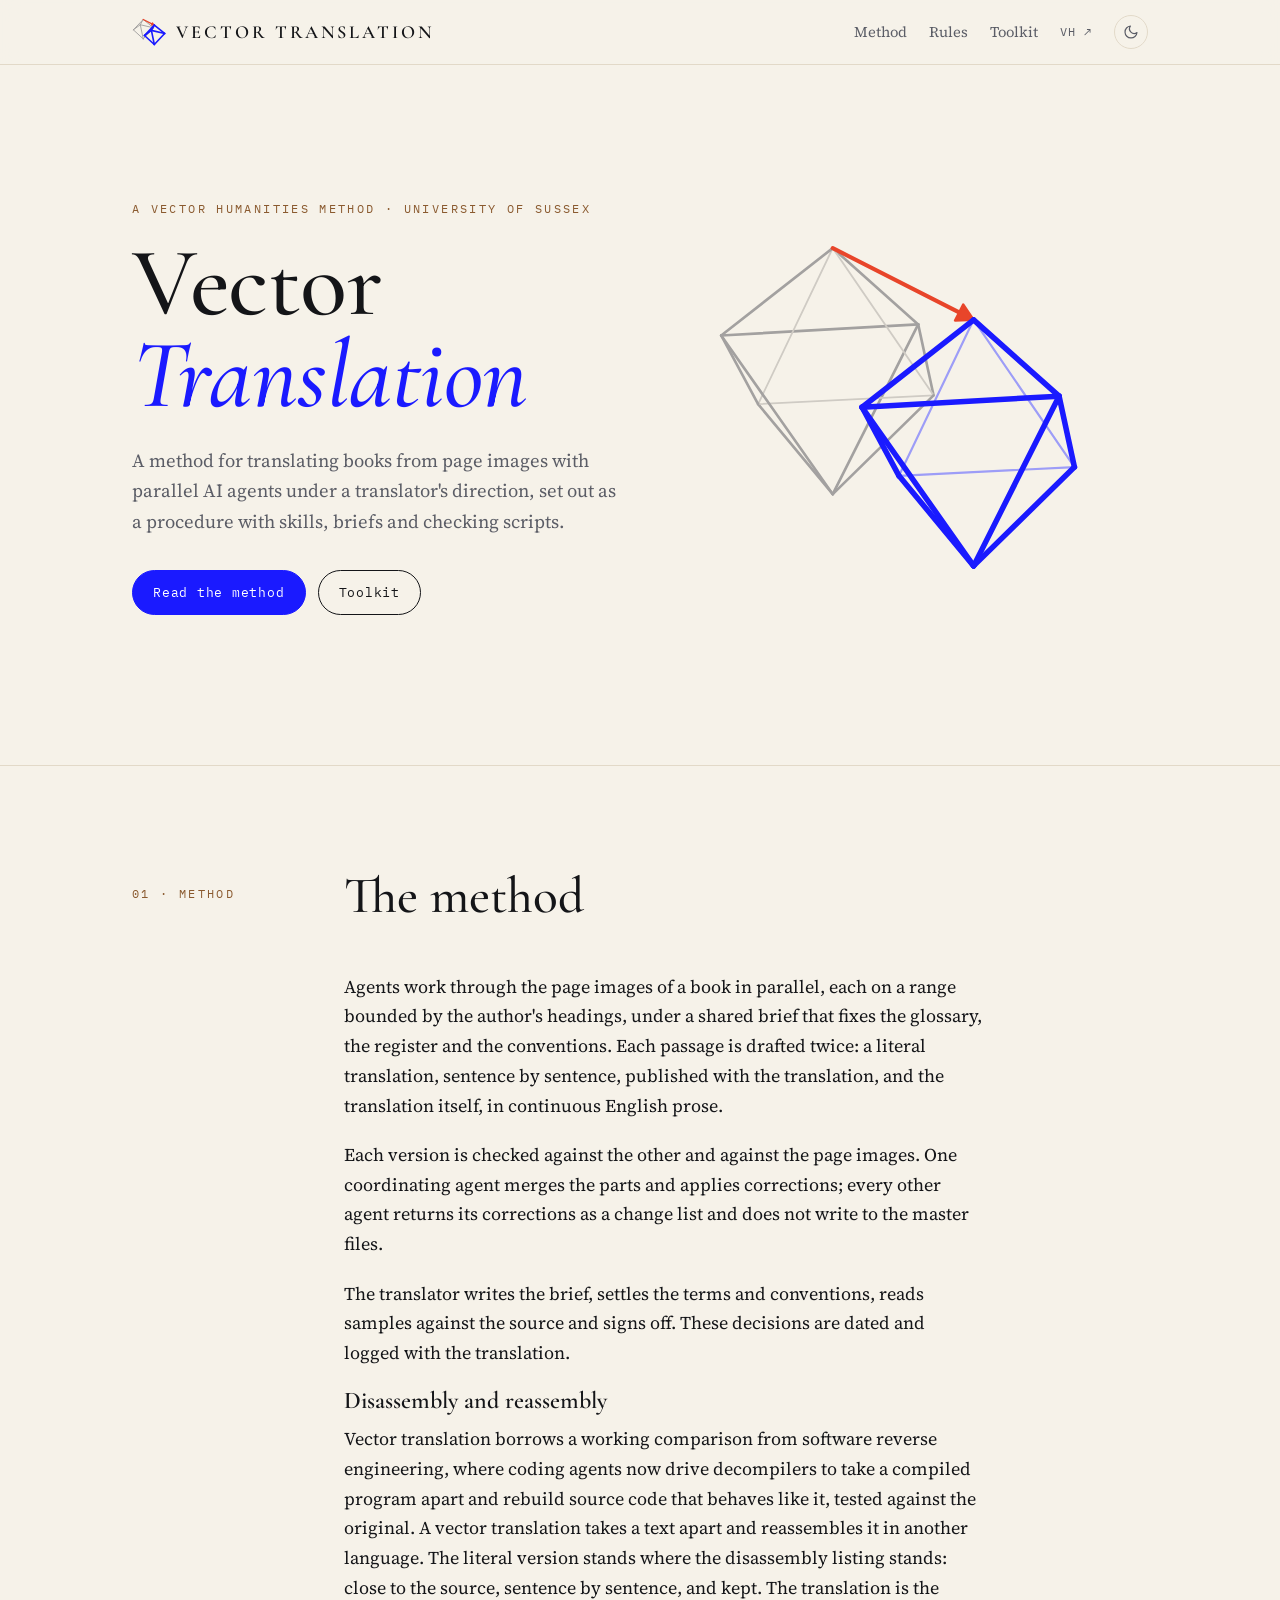
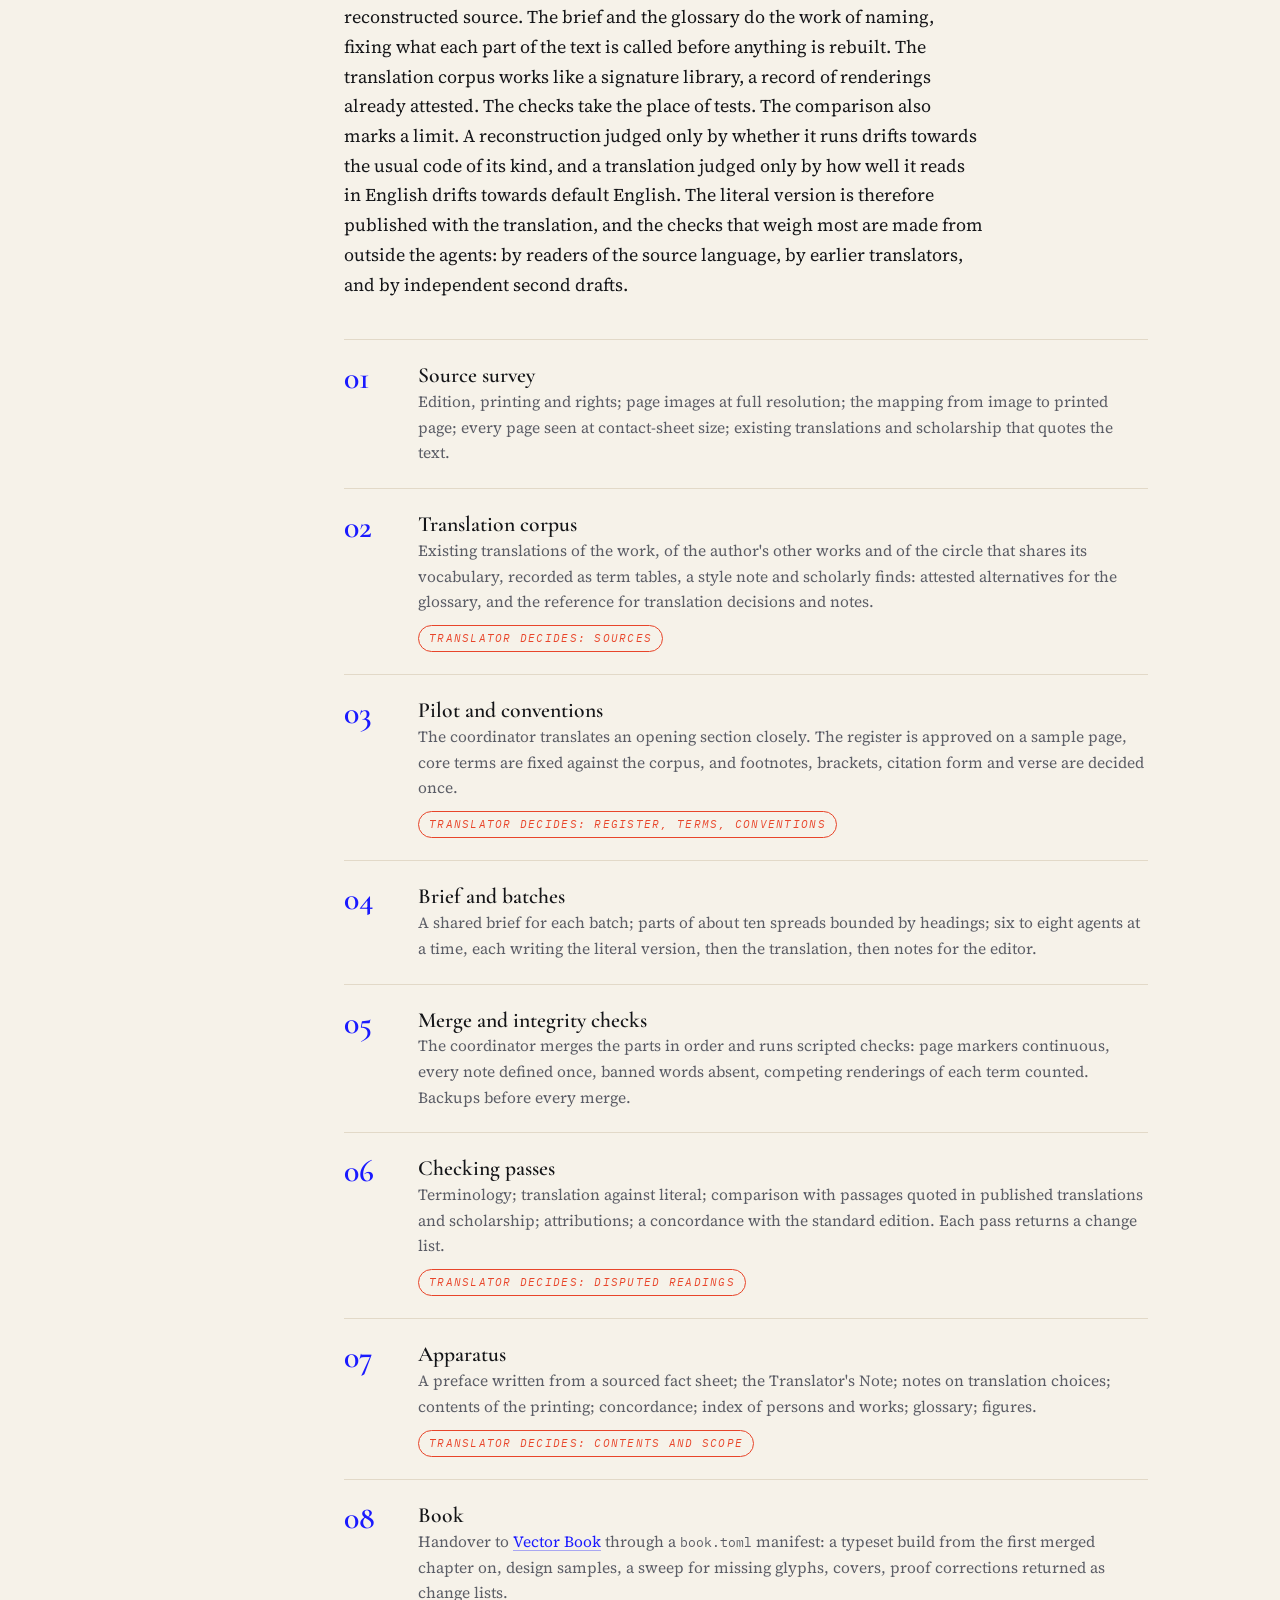
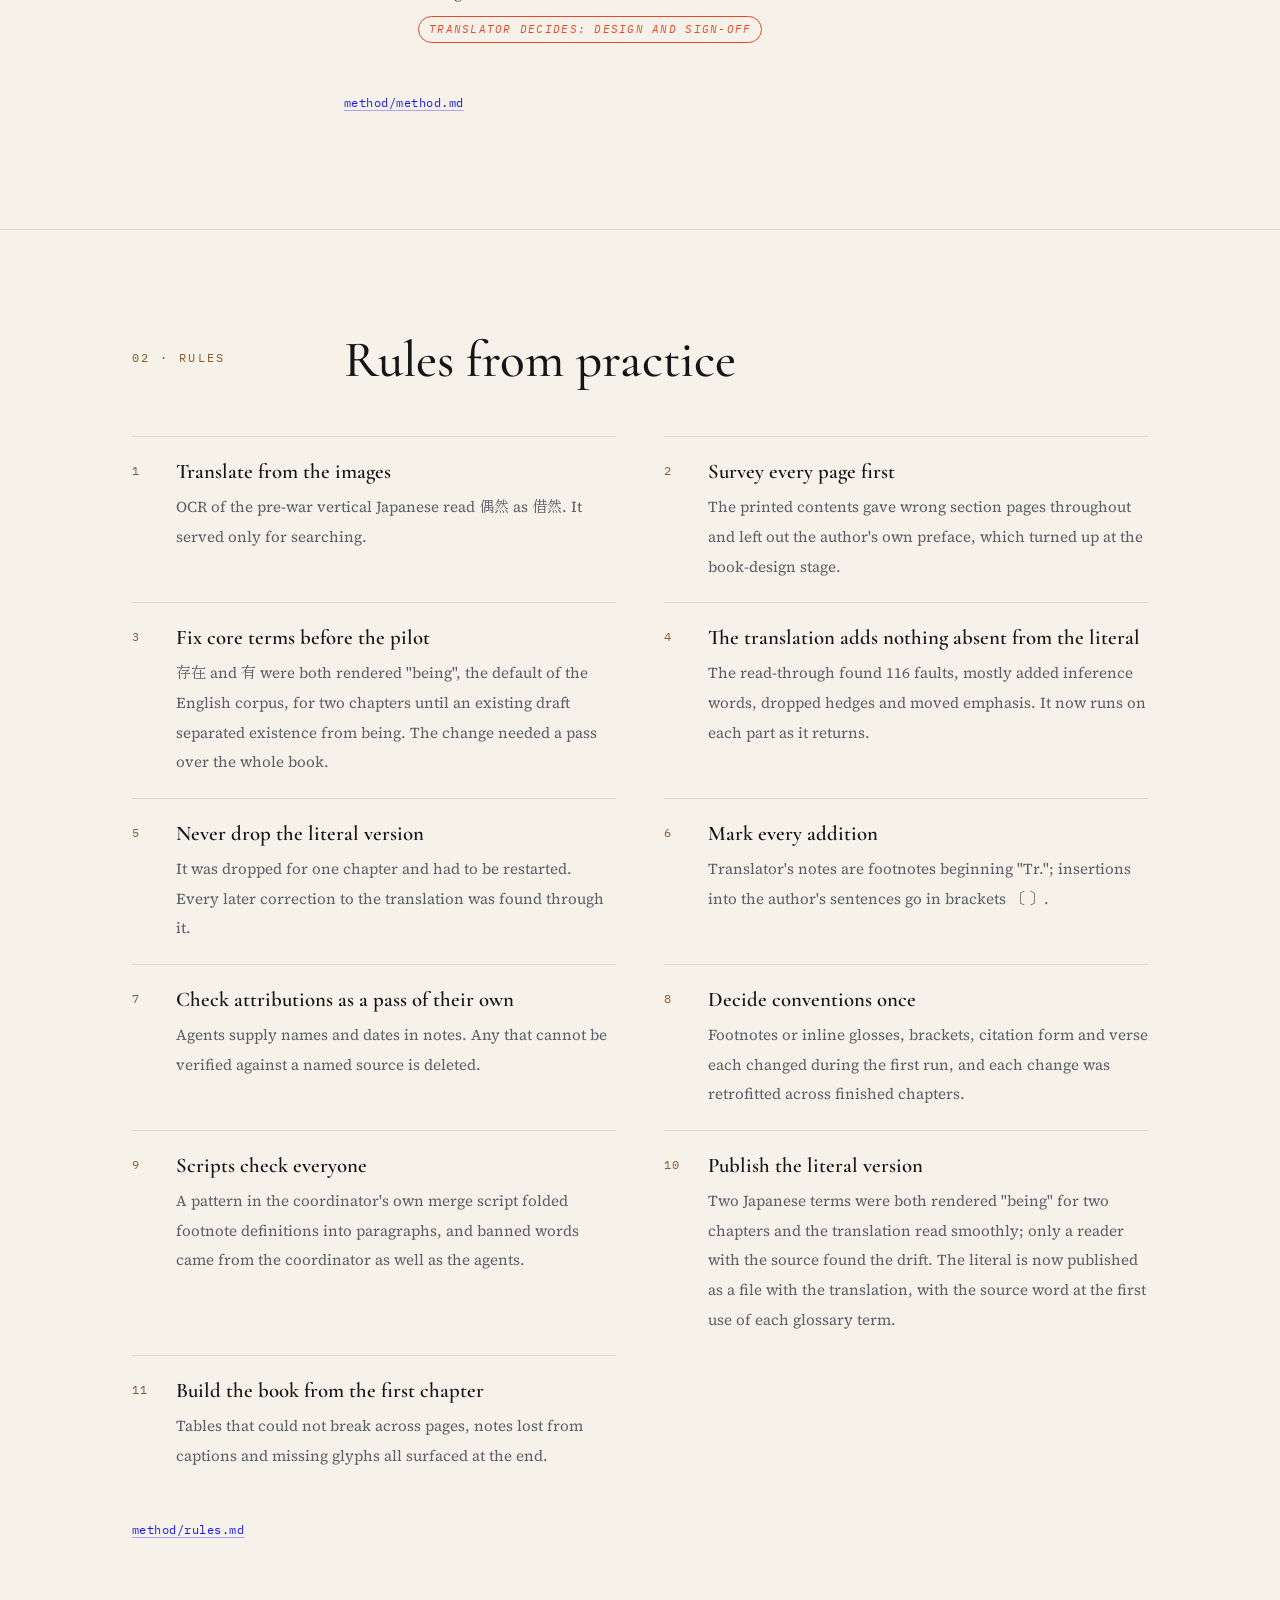
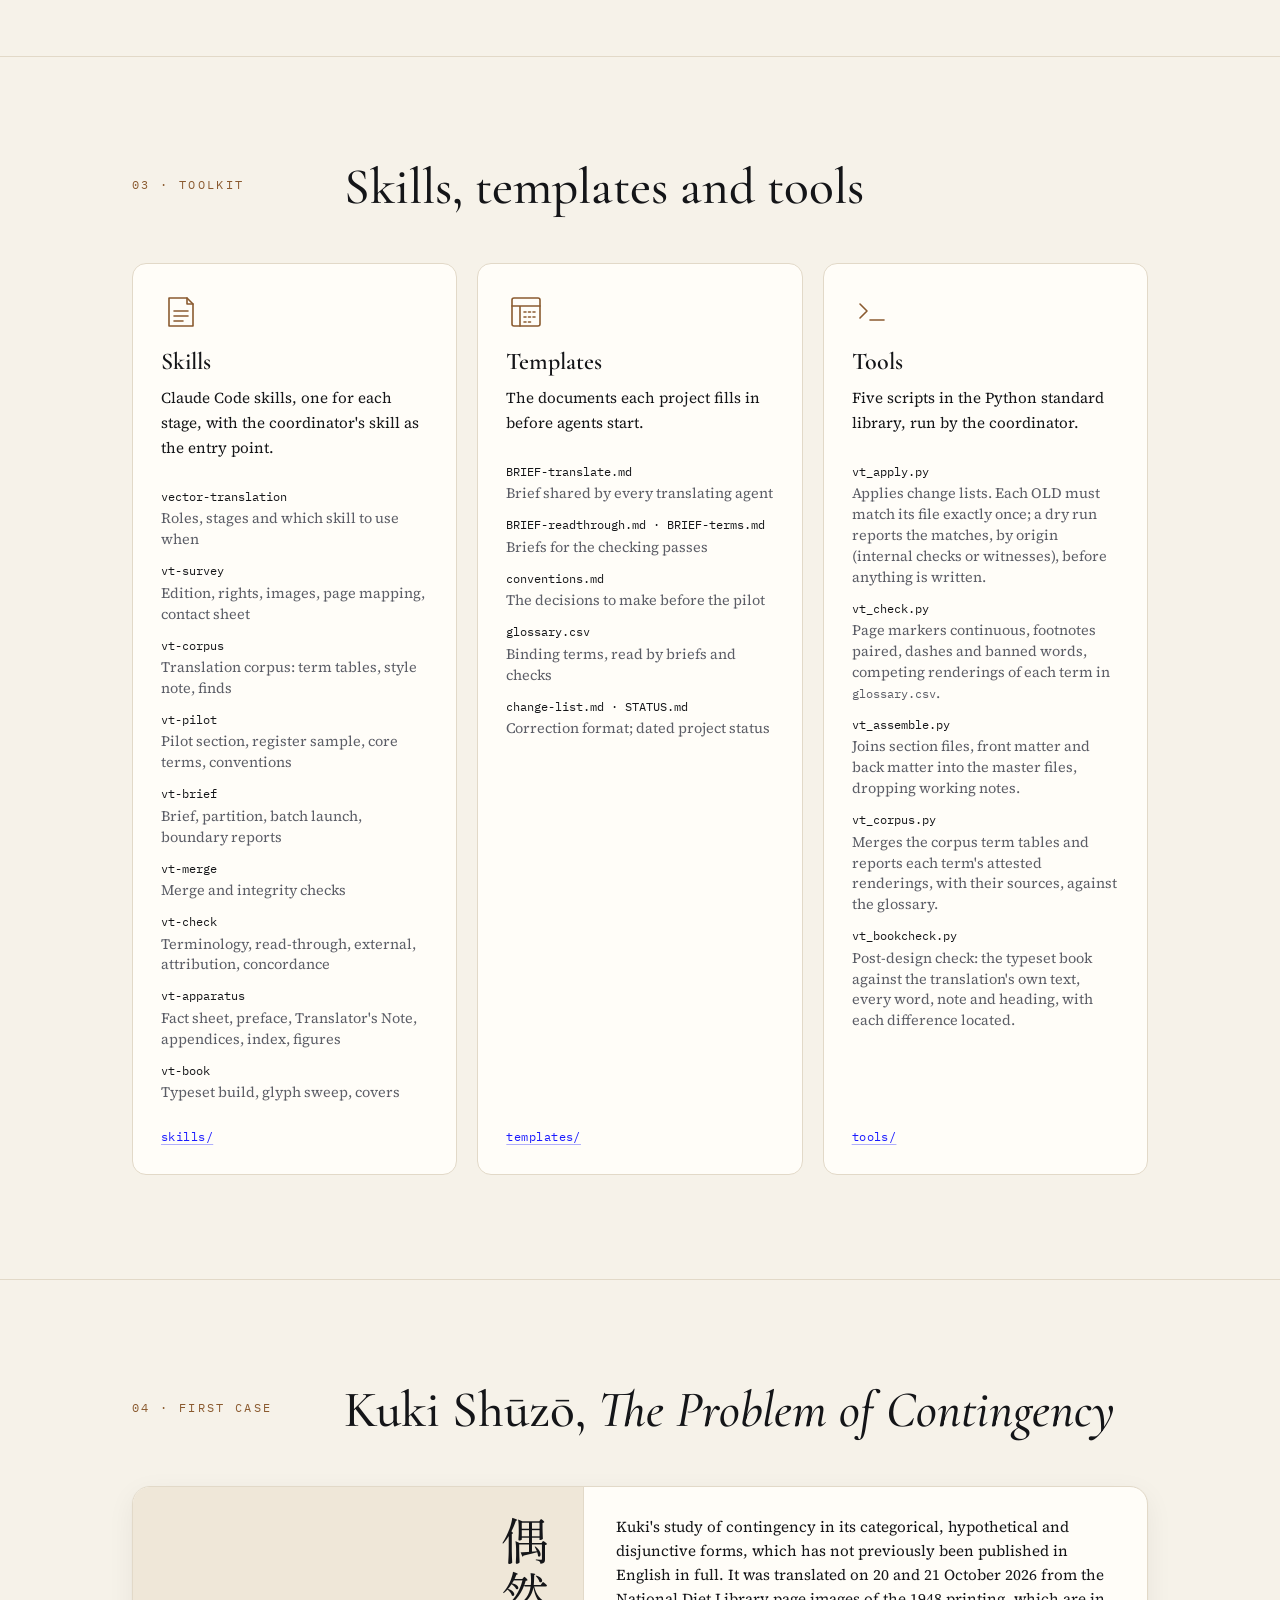
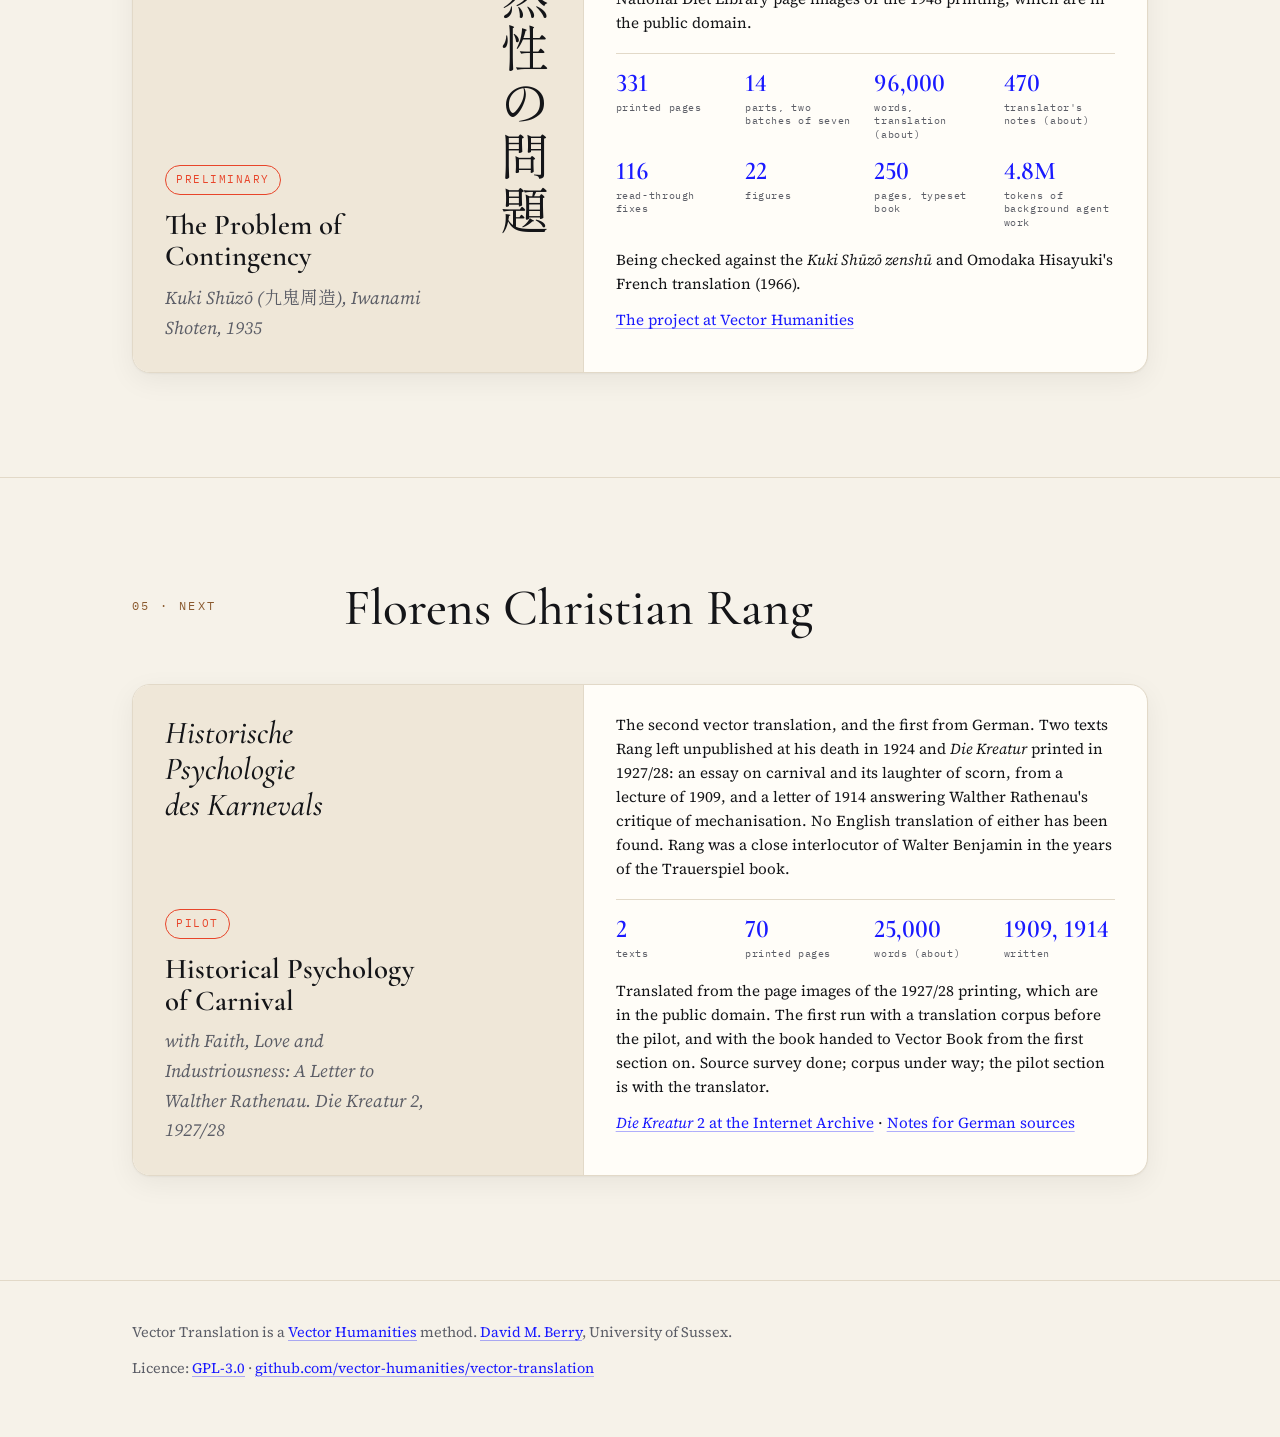
==== commit b849b3ba: "Readable renamed translation; figures.csv for figures The two versions are the translation and the l" ====
--- a/index.html
+++ b/index.html
@@ -76,19 +76,19 @@
         <h2>The method</h2>
       </div>
       <div class="prose indent reveal">
-        <p>Agents work through the page images of a book in parallel, each on a range bounded by the author's headings, under a shared brief that fixes the glossary, the register and the conventions. Each passage is drafted twice: a literal version, sentence by sentence, published with the readable text, and a readable version in continuous English prose.</p>
+        <p>Agents work through the page images of a book in parallel, each on a range bounded by the author's headings, under a shared brief that fixes the glossary, the register and the conventions. Each passage is drafted twice: a literal translation, sentence by sentence, published with the translation, and the translation itself, in continuous English prose.</p>
         <p>Each version is checked against the other and against the page images. One coordinating agent merges the parts and applies corrections; every other agent returns its corrections as a change list and does not write to the master files.</p>
         <p>The translator writes the brief, settles the terms and conventions, reads samples against the source and signs off. These decisions are dated and logged with the translation.</p>
         <h3>Disassembly and reassembly</h3>
-        <p>Vector translation borrows a working comparison from software reverse engineering, where coding agents now drive decompilers to take a compiled program apart and rebuild source code that behaves like it, tested against the original. A vector translation takes a text apart and reassembles it in another language. The literal version stands where the disassembly listing stands: close to the source, sentence by sentence, and kept. The readable version is the reconstructed source. The brief and the glossary do the work of naming, fixing what each part of the text is called before anything is rebuilt. The translation corpus works like a signature library, a record of renderings already attested. The checks take the place of tests. The comparison also marks a limit. A reconstruction judged only by whether it runs drifts towards the usual code of its kind, and a translation judged only by how well it reads in English drifts towards default English. The literal version is therefore published with the readable text, and the checks that weigh most are made from outside the agents: by readers of the source language, by earlier translators, and by independent second drafts.</p>
+        <p>Vector translation borrows a working comparison from software reverse engineering, where coding agents now drive decompilers to take a compiled program apart and rebuild source code that behaves like it, tested against the original. A vector translation takes a text apart and reassembles it in another language. The literal version stands where the disassembly listing stands: close to the source, sentence by sentence, and kept. The translation is the reconstructed source. The brief and the glossary do the work of naming, fixing what each part of the text is called before anything is rebuilt. The translation corpus works like a signature library, a record of renderings already attested. The checks take the place of tests. The comparison also marks a limit. A reconstruction judged only by whether it runs drifts towards the usual code of its kind, and a translation judged only by how well it reads in English drifts towards default English. The literal version is therefore published with the translation, and the checks that weigh most are made from outside the agents: by readers of the source language, by earlier translators, and by independent second drafts.</p>
       </div>
       <ol class="stages indent reveal">
         <li><b>Source survey</b><span>Edition, printing and rights; page images at full resolution; the mapping from image to printed page; every page seen at contact-sheet size; existing translations and scholarship that quotes the text.</span></li>
         <li><b>Translation corpus</b><span>Existing translations of the work, of the author's other works and of the circle that shares its vocabulary, recorded as term tables, a style note and scholarly finds: attested alternatives for the glossary, and the reference for translation decisions and notes.</span><em class="decides">Translator decides: sources</em></li>
         <li><b>Pilot and conventions</b><span>The coordinator translates an opening section closely. The register is approved on a sample page, core terms are fixed against the corpus, and footnotes, brackets, citation form and verse are decided once.</span><em class="decides">Translator decides: register, terms, conventions</em></li>
-        <li><b>Brief and batches</b><span>A shared brief for each batch; parts of about ten spreads bounded by headings; six to eight agents at a time, each writing the literal version, then the readable, then notes for the editor.</span></li>
+        <li><b>Brief and batches</b><span>A shared brief for each batch; parts of about ten spreads bounded by headings; six to eight agents at a time, each writing the literal version, then the translation, then notes for the editor.</span></li>
         <li><b>Merge and integrity checks</b><span>The coordinator merges the parts in order and runs scripted checks: page markers continuous, every note defined once, banned words absent, competing renderings of each term counted. Backups before every merge.</span></li>
-        <li><b>Checking passes</b><span>Terminology; readable against literal; comparison with passages quoted in published translations and scholarship; attributions; a concordance with the standard edition. Each pass returns a change list.</span><em class="decides">Translator decides: disputed readings</em></li>
+        <li><b>Checking passes</b><span>Terminology; translation against literal; comparison with passages quoted in published translations and scholarship; attributions; a concordance with the standard edition. Each pass returns a change list.</span><em class="decides">Translator decides: disputed readings</em></li>
         <li><b>Apparatus</b><span>A preface written from a sourced fact sheet; the Translator's Note; notes on translation choices; contents of the printing; concordance; index of persons and works; glossary; figures.</span><em class="decides">Translator decides: contents and scope</em></li>
         <li><b>Book</b><span>Handover to <a href="https://github.com/vector-humanities/vector-book">Vector Book</a> through a <code>book.toml</code> manifest: a typeset build from the first merged chapter on, design samples, a sweep for missing glyphs, covers, proof corrections returned as change lists.</span><em class="decides">Translator decides: design and sign-off</em></li>
       </ol>
@@ -106,13 +106,13 @@
         <li><b>Translate from the images</b><span>OCR of the pre-war vertical Japanese read <span class="jp-inline">偶然</span> as <span class="jp-inline">借然</span>. It served only for searching.</span></li>
         <li><b>Survey every page first</b><span>The printed contents gave wrong section pages throughout and left out the author's own preface, which turned up at the book-design stage.</span></li>
         <li><b>Fix core terms before the pilot</b><span><span class="jp-inline">存在</span> and <span class="jp-inline">有</span> were both rendered "being", the default of the English corpus, for two chapters until an existing draft separated existence from being. The change needed a pass over the whole book.</span></li>
-        <li><b>The readable adds nothing absent from the literal</b><span>The read-through found 116 faults, mostly added inference words, dropped hedges and moved emphasis. It now runs on each part as it returns.</span></li>
-        <li><b>Never drop the literal version</b><span>It was dropped for one chapter and had to be restarted. Every later correction to the readable text was found through it.</span></li>
+        <li><b>The translation adds nothing absent from the literal</b><span>The read-through found 116 faults, mostly added inference words, dropped hedges and moved emphasis. It now runs on each part as it returns.</span></li>
+        <li><b>Never drop the literal version</b><span>It was dropped for one chapter and had to be restarted. Every later correction to the translation was found through it.</span></li>
         <li><b>Mark every addition</b><span>Translator's notes are footnotes beginning "Tr."; insertions into the author's sentences go in brackets <span class="jp-inline">〔 〕</span>.</span></li>
         <li><b>Check attributions as a pass of their own</b><span>Agents supply names and dates in notes. Any that cannot be verified against a named source is deleted.</span></li>
         <li><b>Decide conventions once</b><span>Footnotes or inline glosses, brackets, citation form and verse each changed during the first run, and each change was retrofitted across finished chapters.</span></li>
         <li><b>Scripts check everyone</b><span>A pattern in the coordinator's own merge script folded footnote definitions into paragraphs, and banned words came from the coordinator as well as the agents.</span></li>
-        <li><b>Publish the literal version</b><span>Two Japanese terms were both rendered "being" for two chapters and the readable text read smoothly; only a reader with the source found the drift. The literal is now published as a file with the readable text, with the source word at the first use of each glossary term.</span></li>
+        <li><b>Publish the literal version</b><span>Two Japanese terms were both rendered "being" for two chapters and the translation read smoothly; only a reader with the source found the drift. The literal is now published as a file with the translation, with the source word at the first use of each glossary term.</span></li>
         <li><b>Build the book from the first chapter</b><span>Tables that could not break across pages, notes lost from captions and missing glyphs all surfaced at the end.</span></li>
       </ol>
       <p class="src-link"><a href="https://github.com/vector-humanities/vector-translation/blob/main/method/rules.md">method/rules.md</a></p>
@@ -193,7 +193,7 @@
           <div class="stats">
             <div><b>331</b><span>printed pages</span></div>
             <div><b>14</b><span>parts, two batches of seven</span></div>
-            <div><b>96,000</b><span>words, readable version (about)</span></div>
+            <div><b>96,000</b><span>words, translation (about)</span></div>
             <div><b>470</b><span>translator's notes (about)</span></div>
             <div><b>116</b><span>read-through fixes</span></div>
             <div><b>22</b><span>figures</span></div>
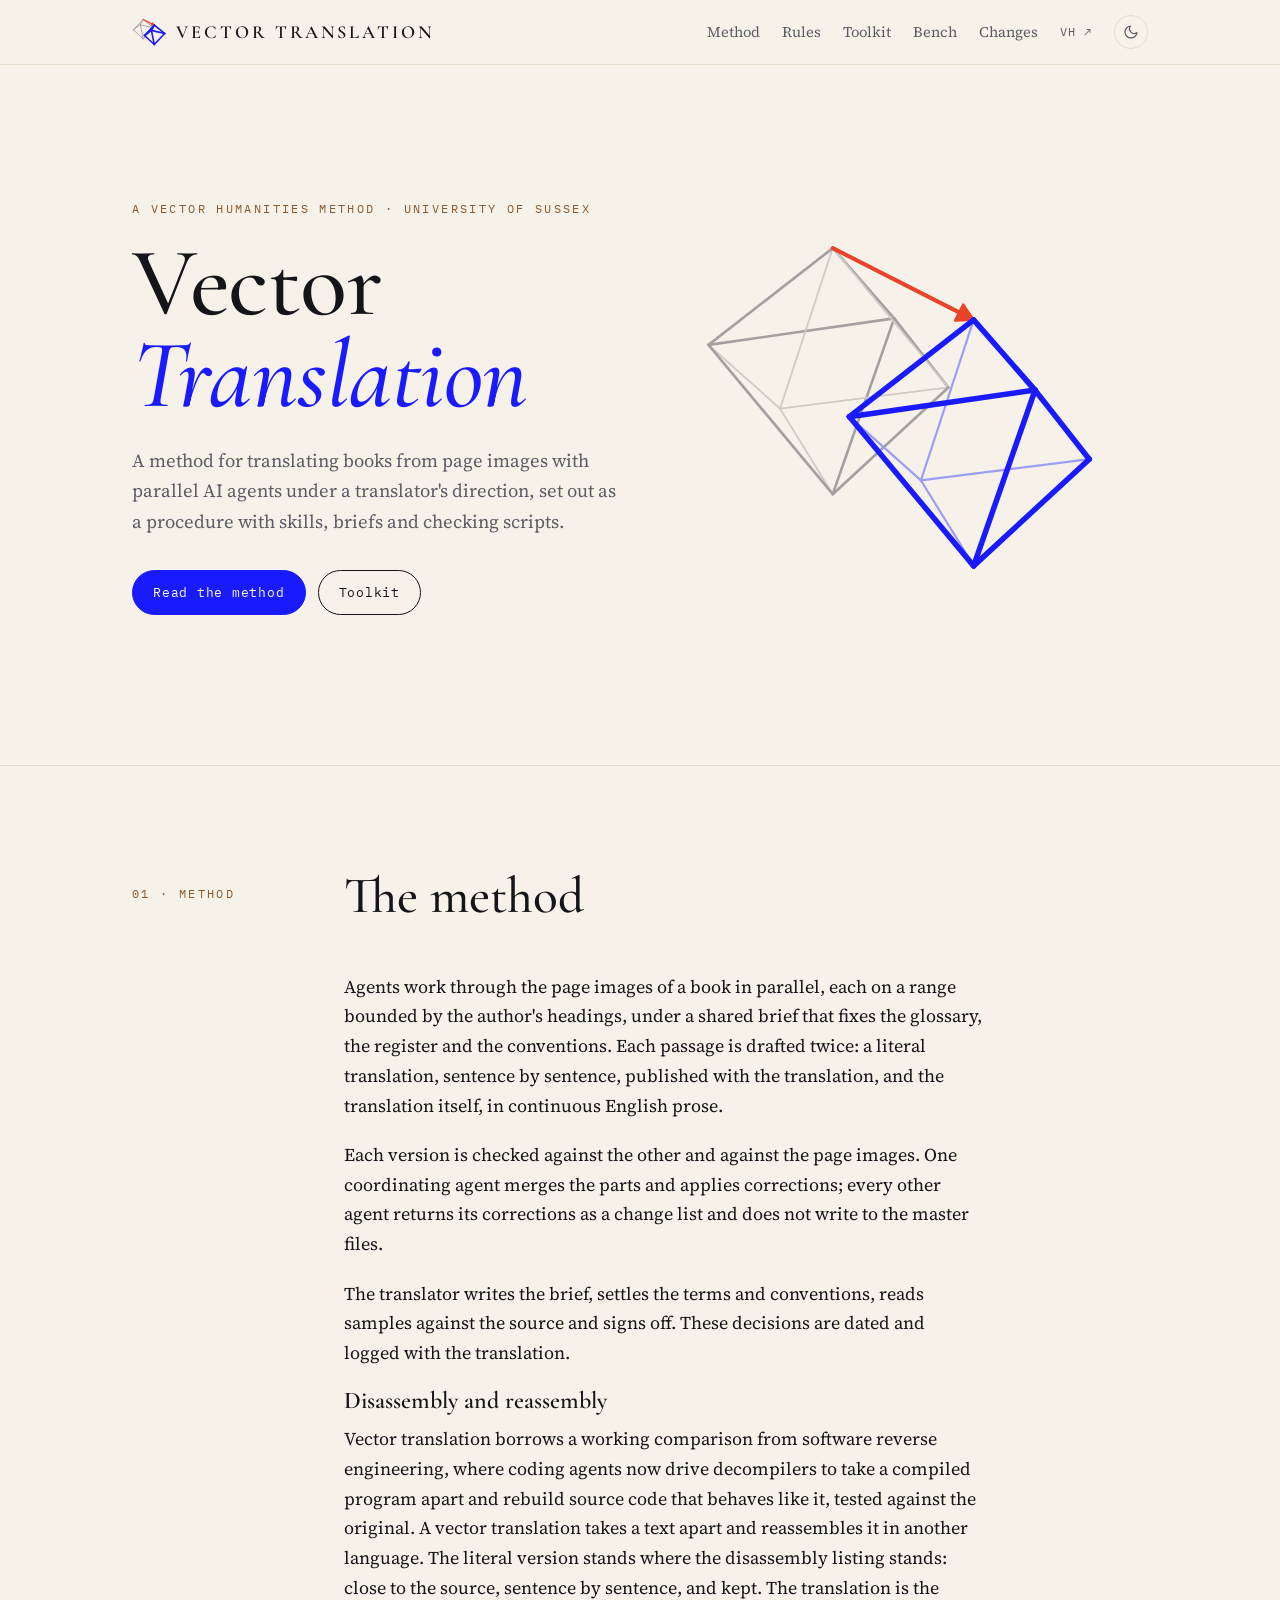
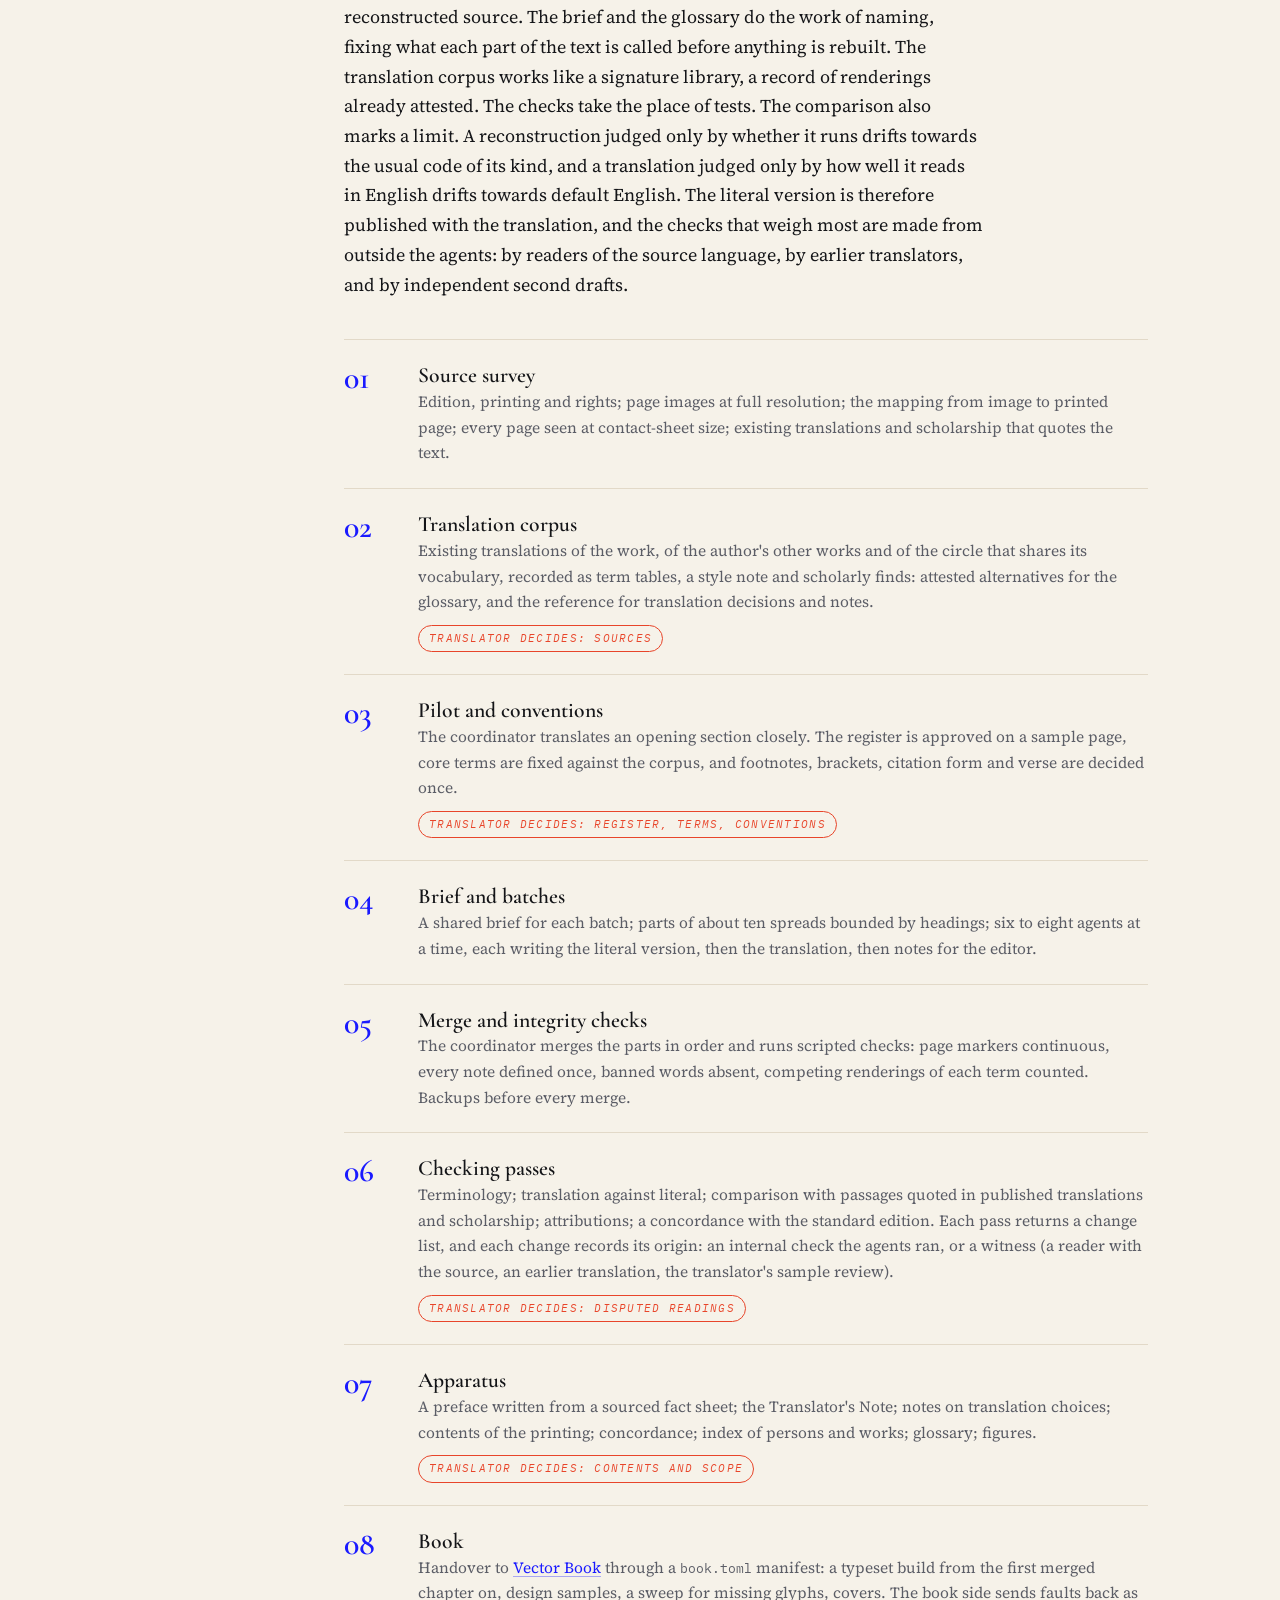
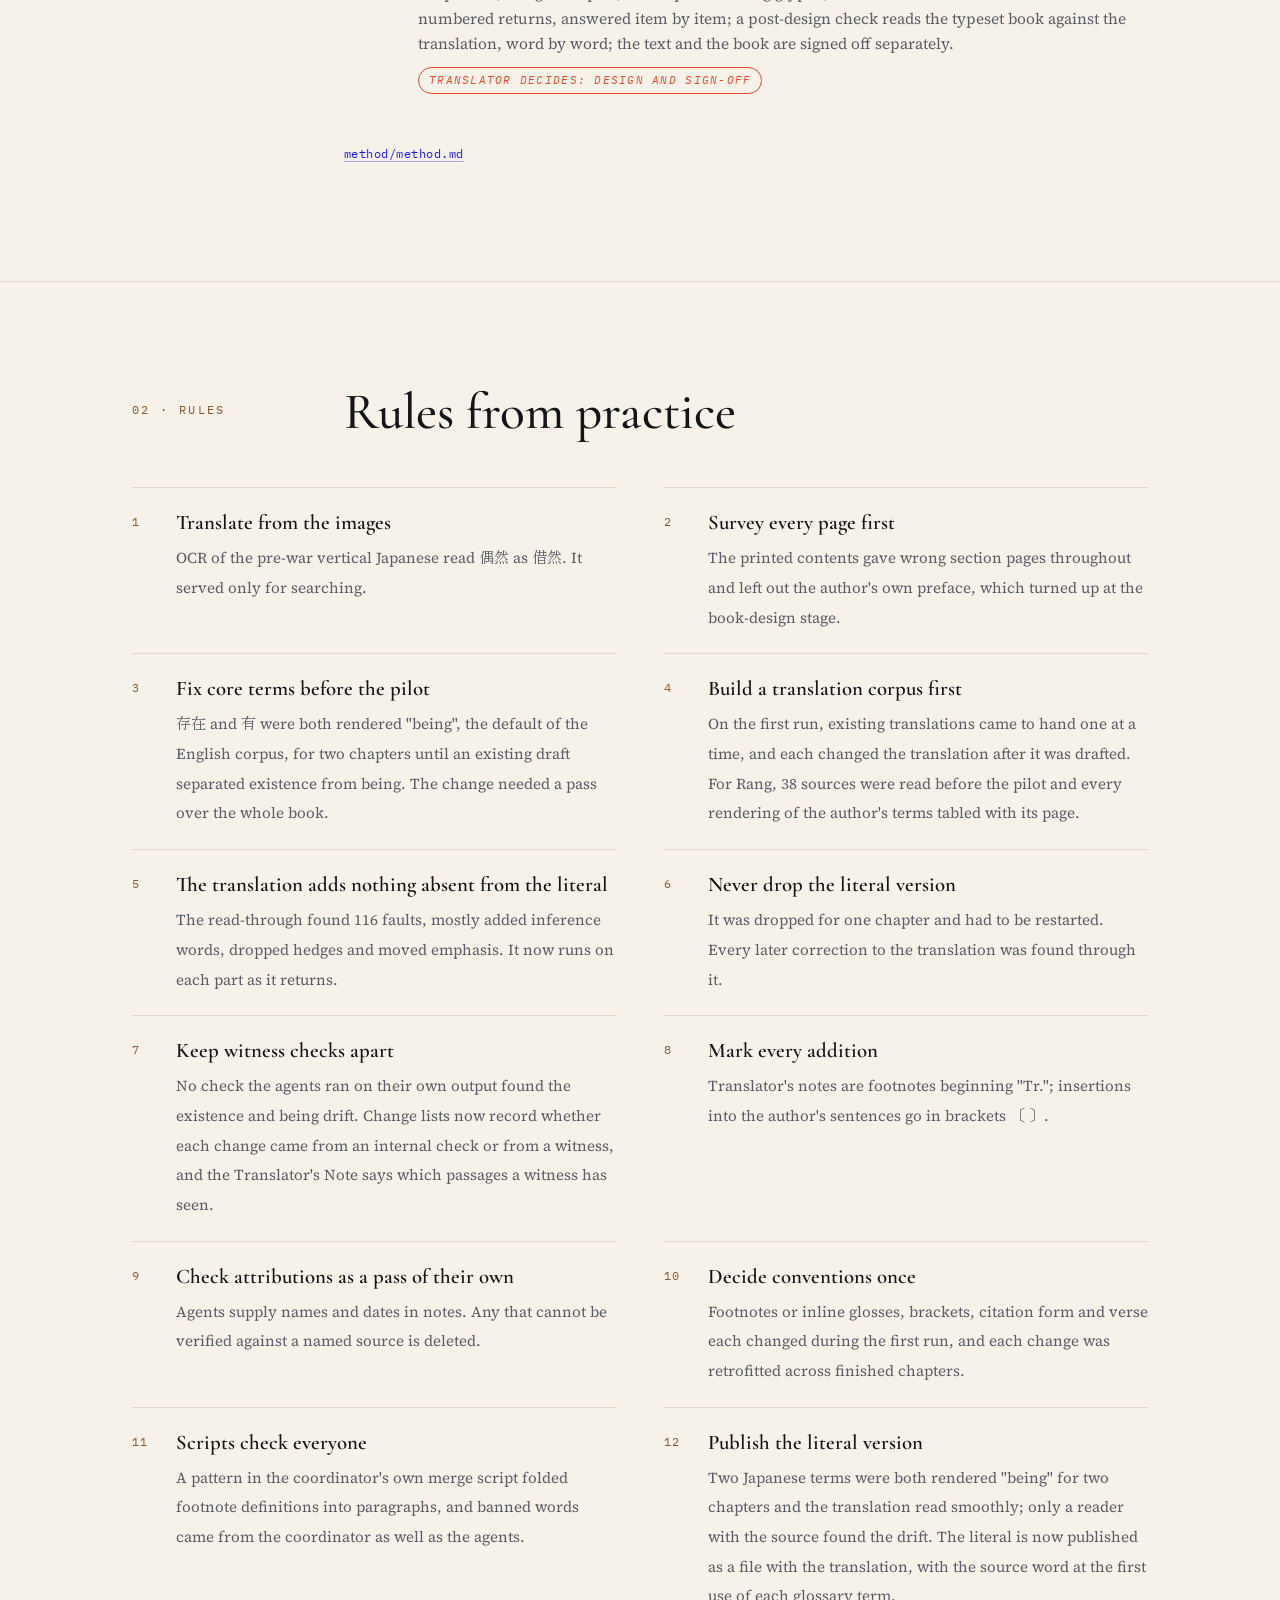
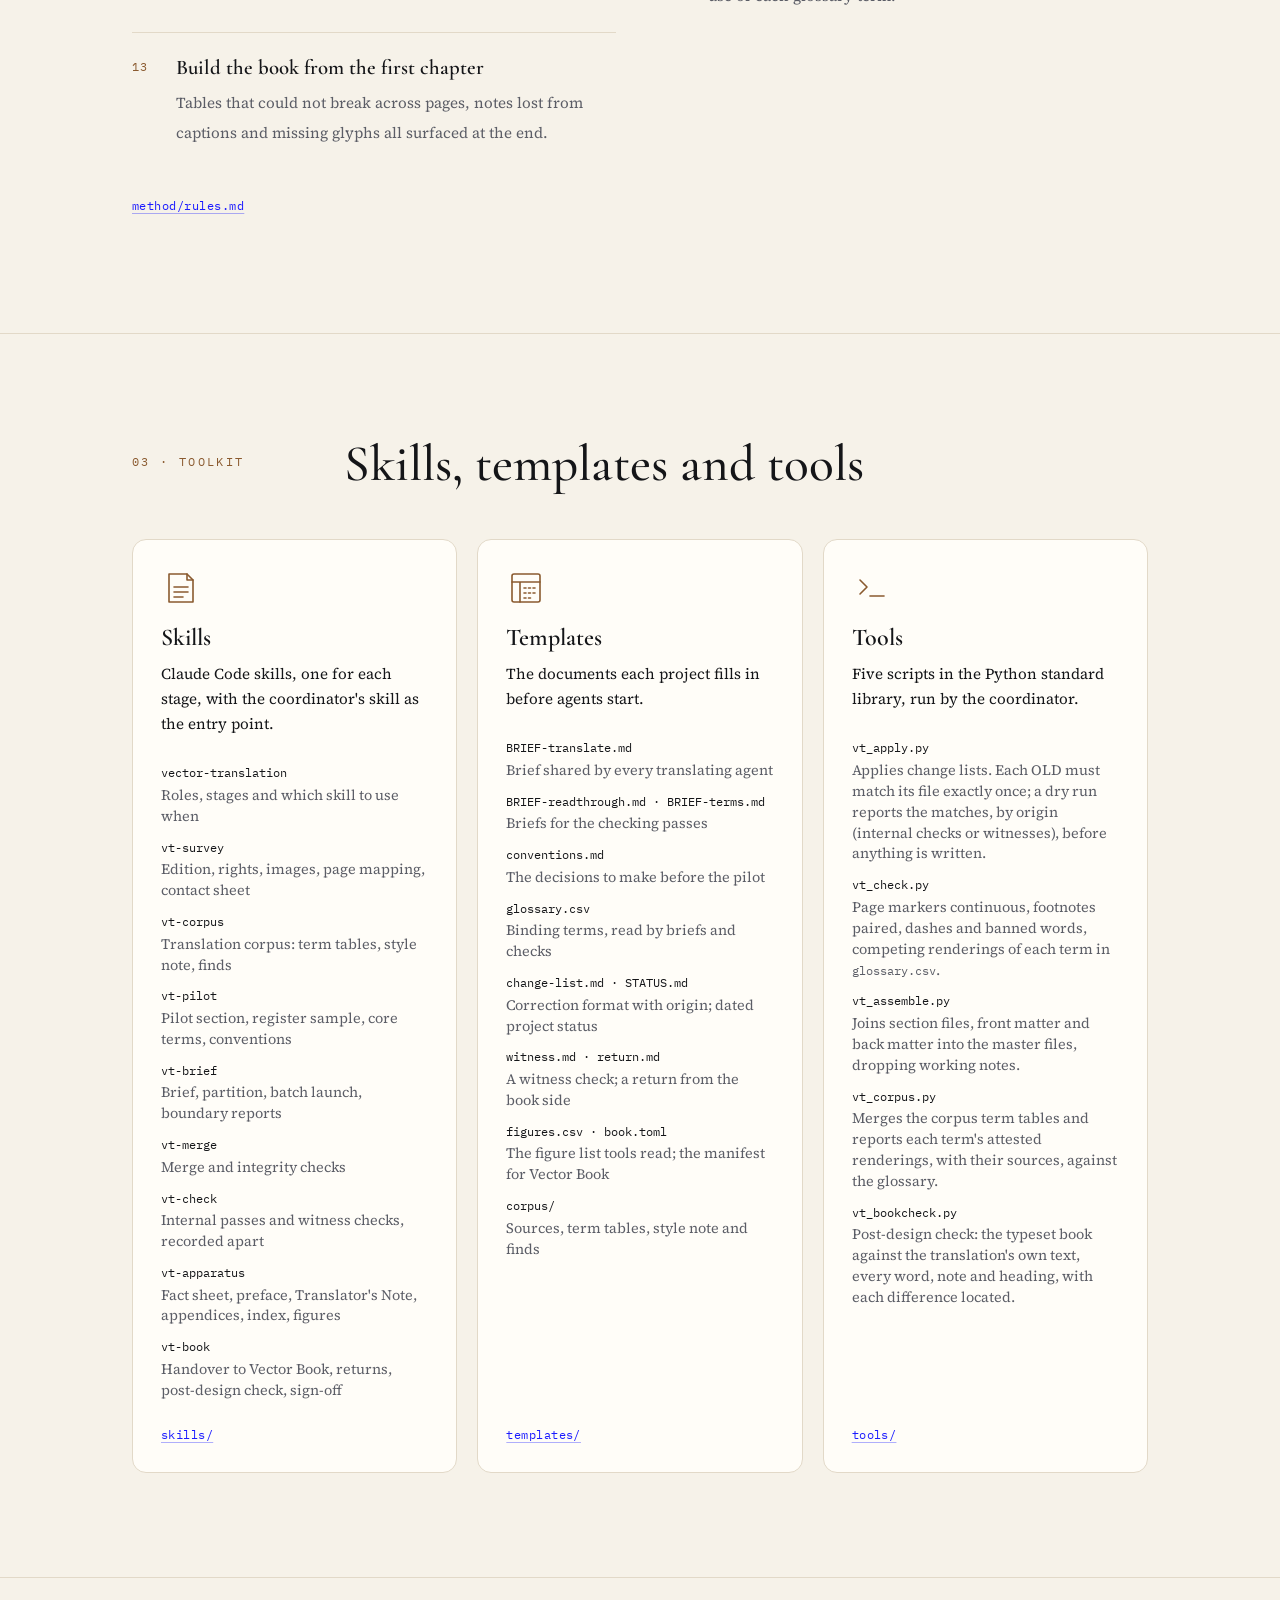
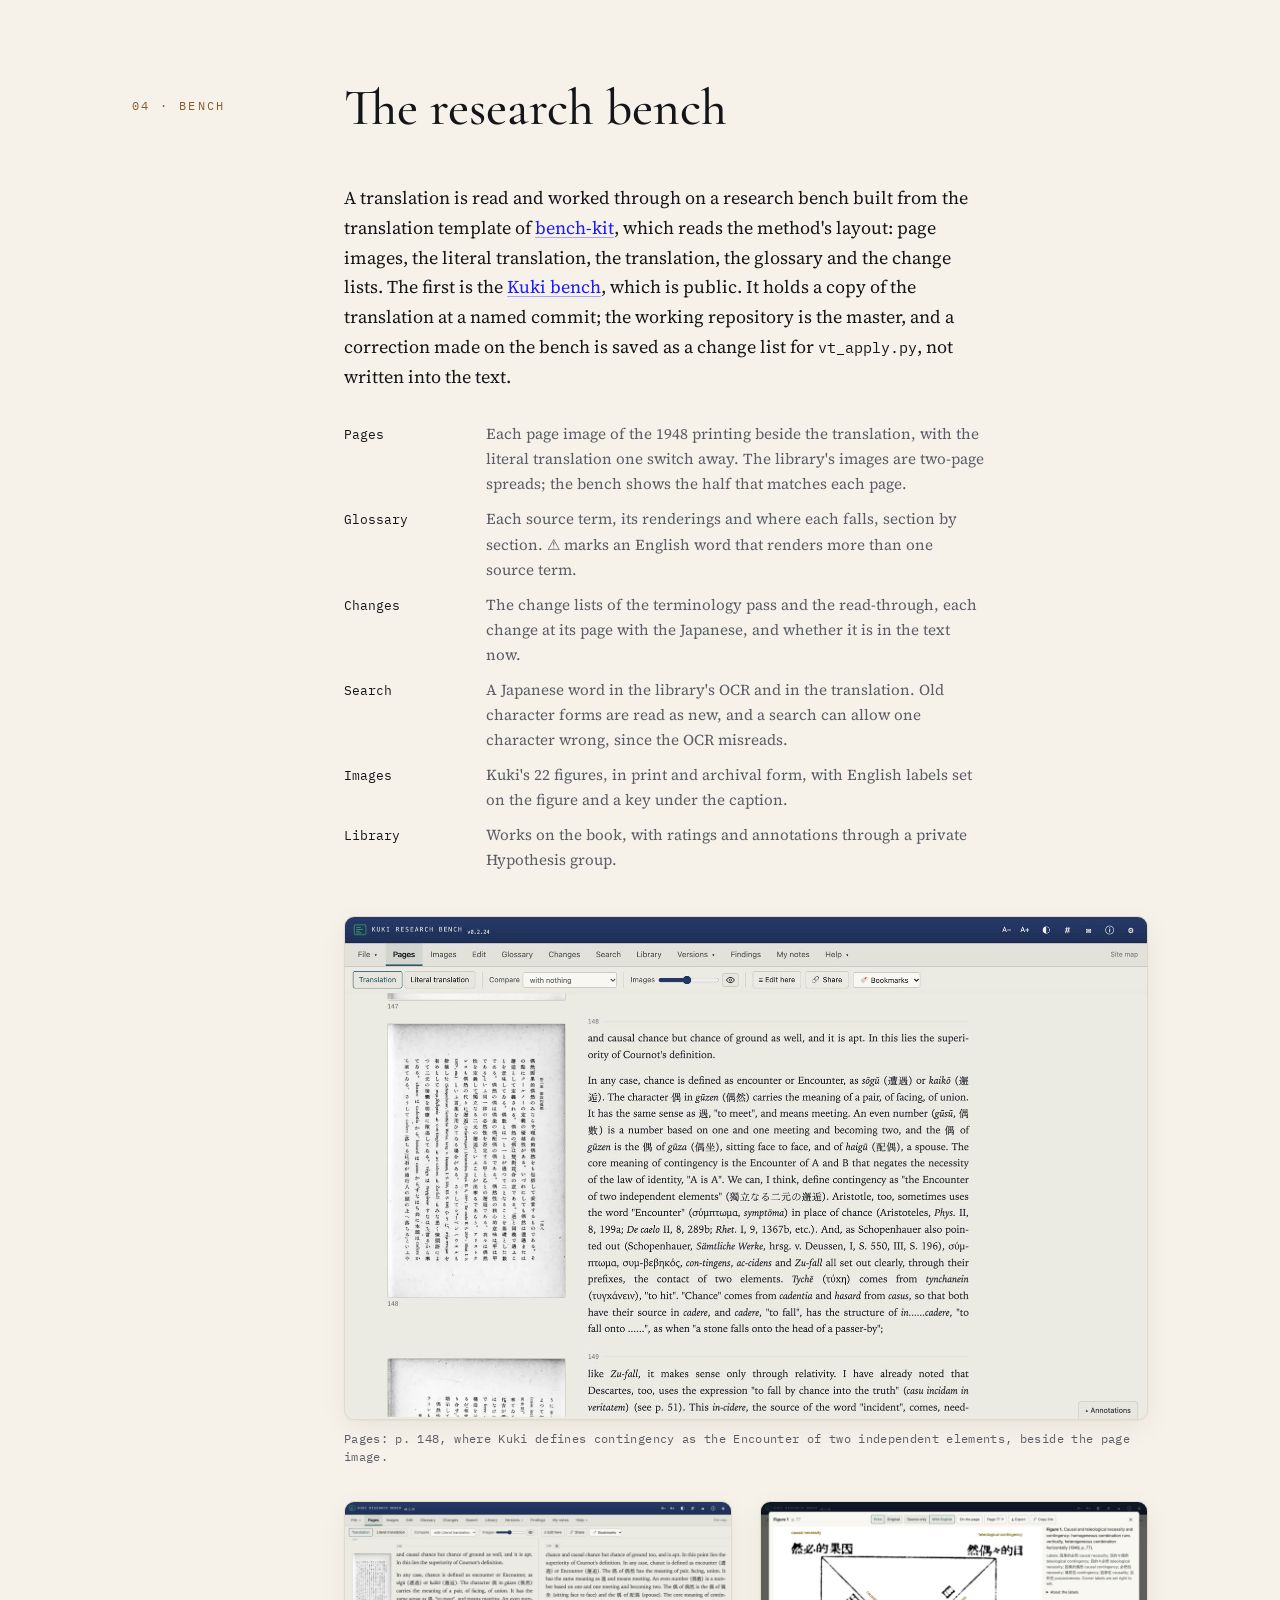
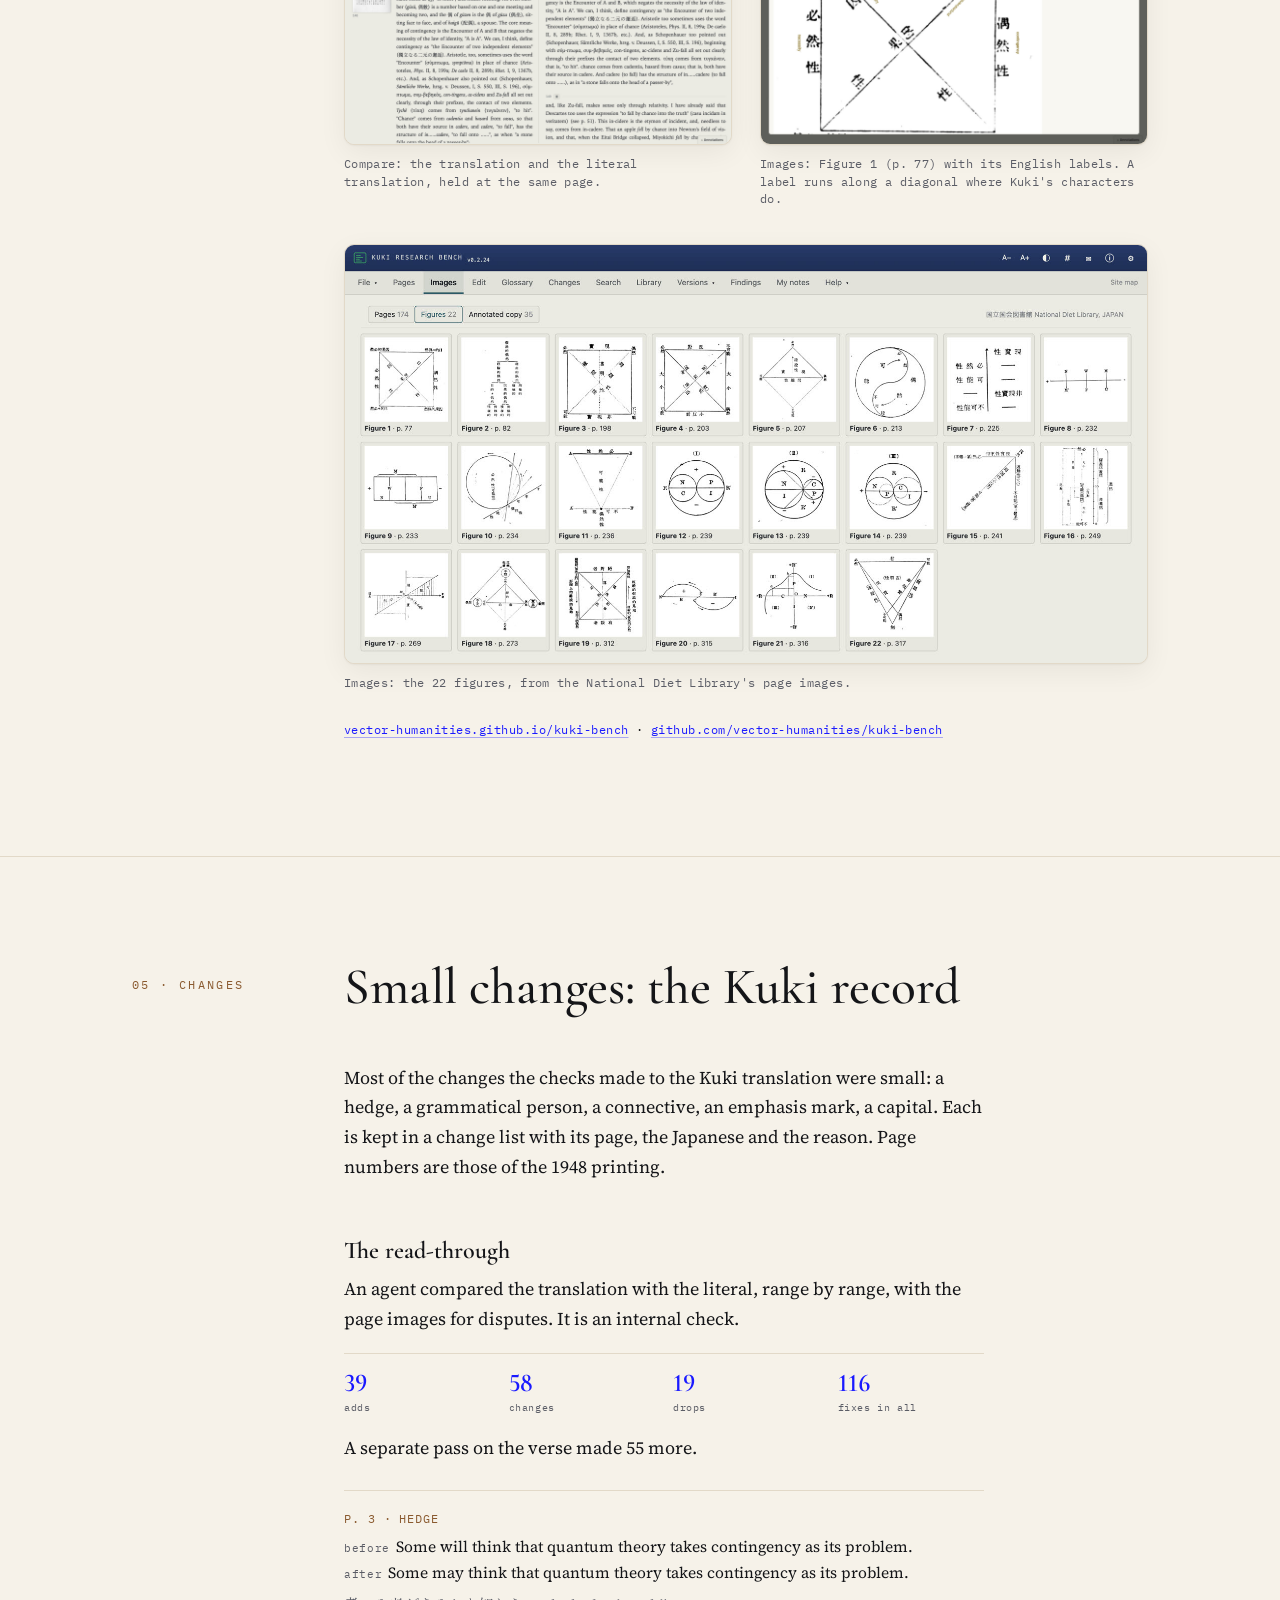
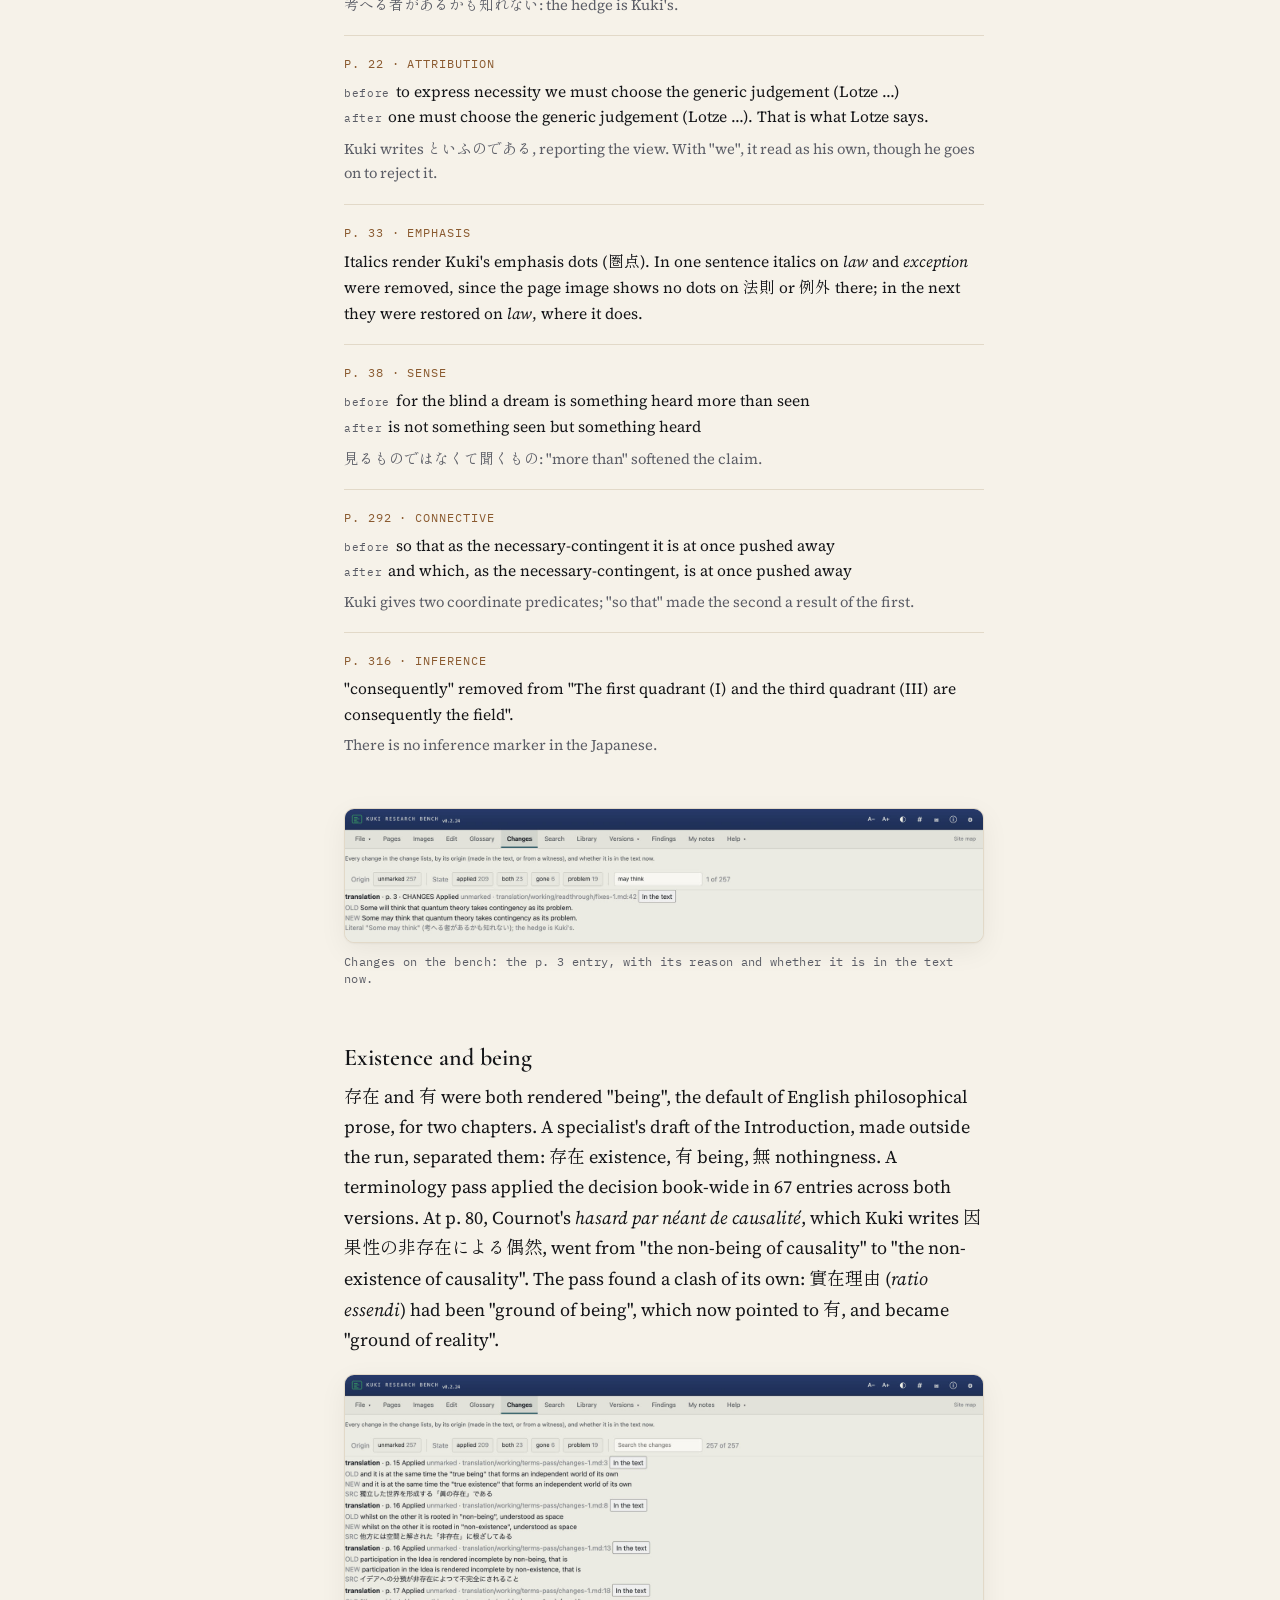
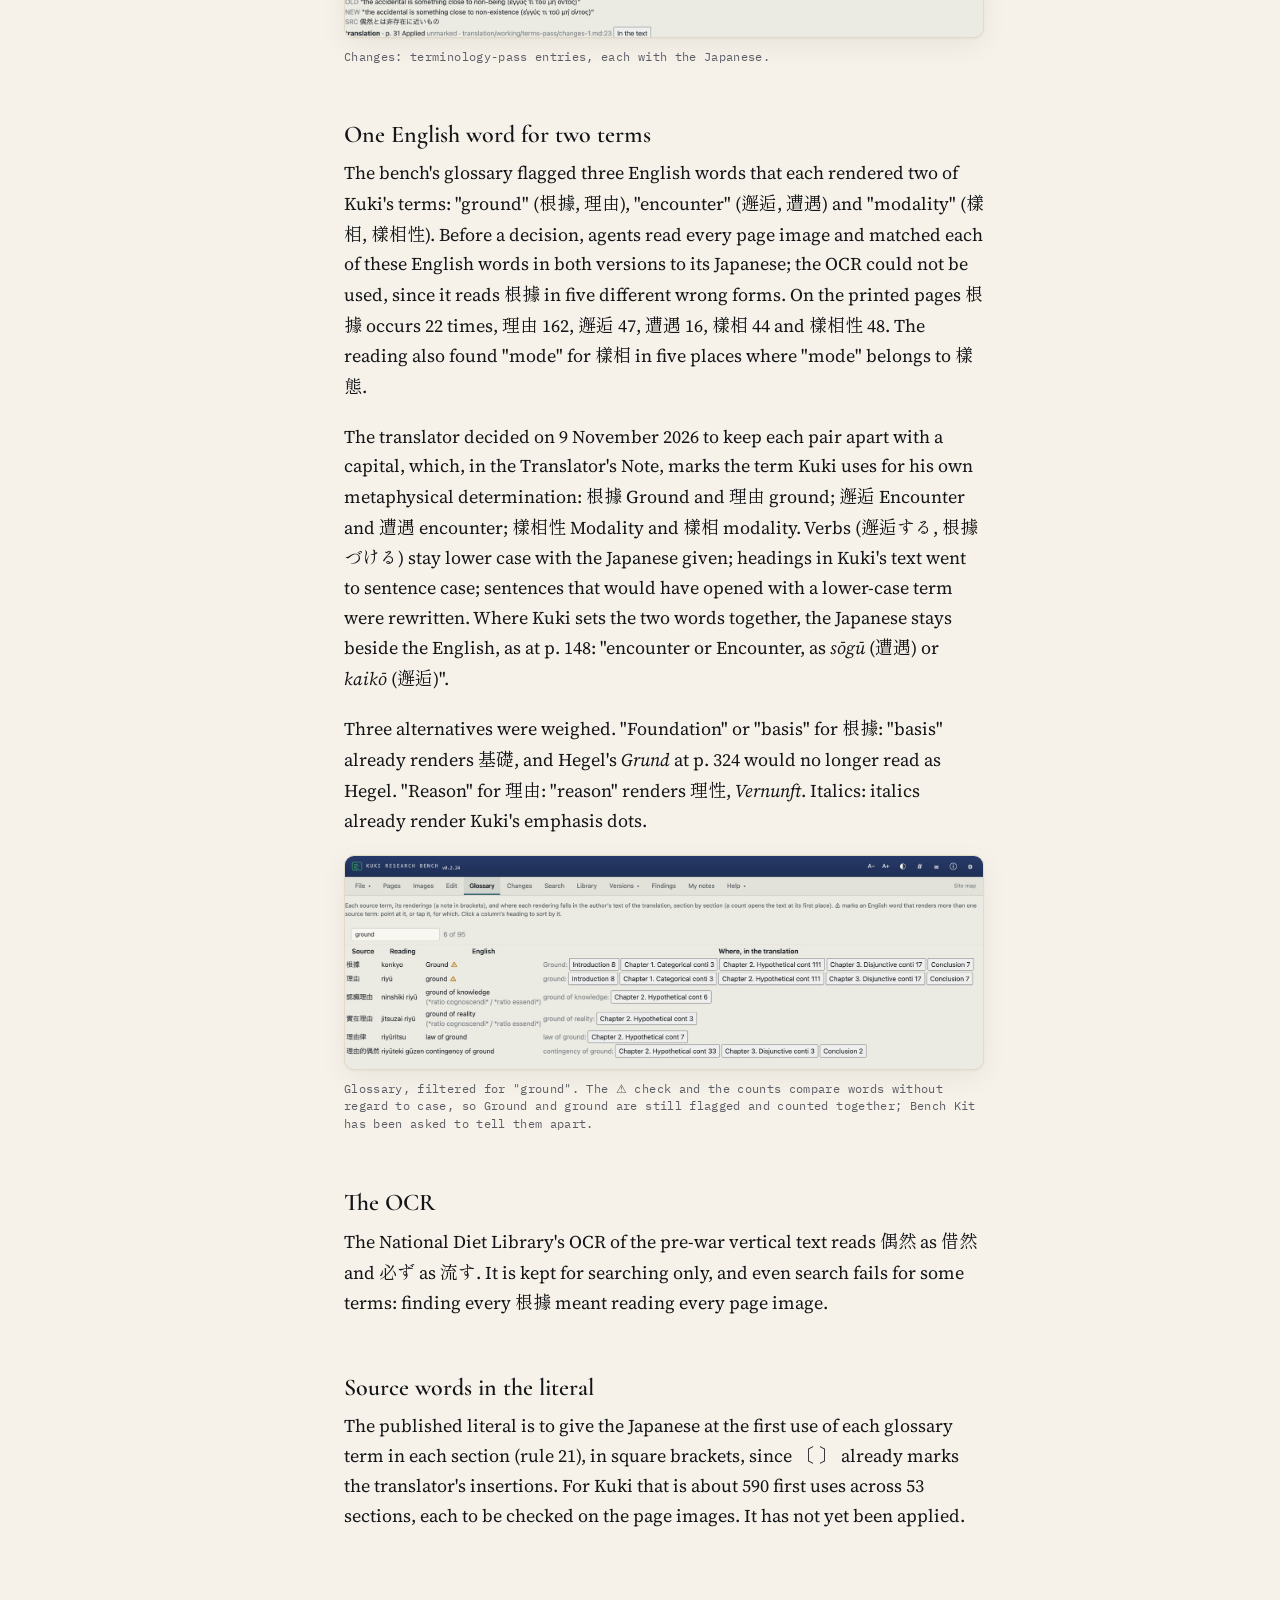
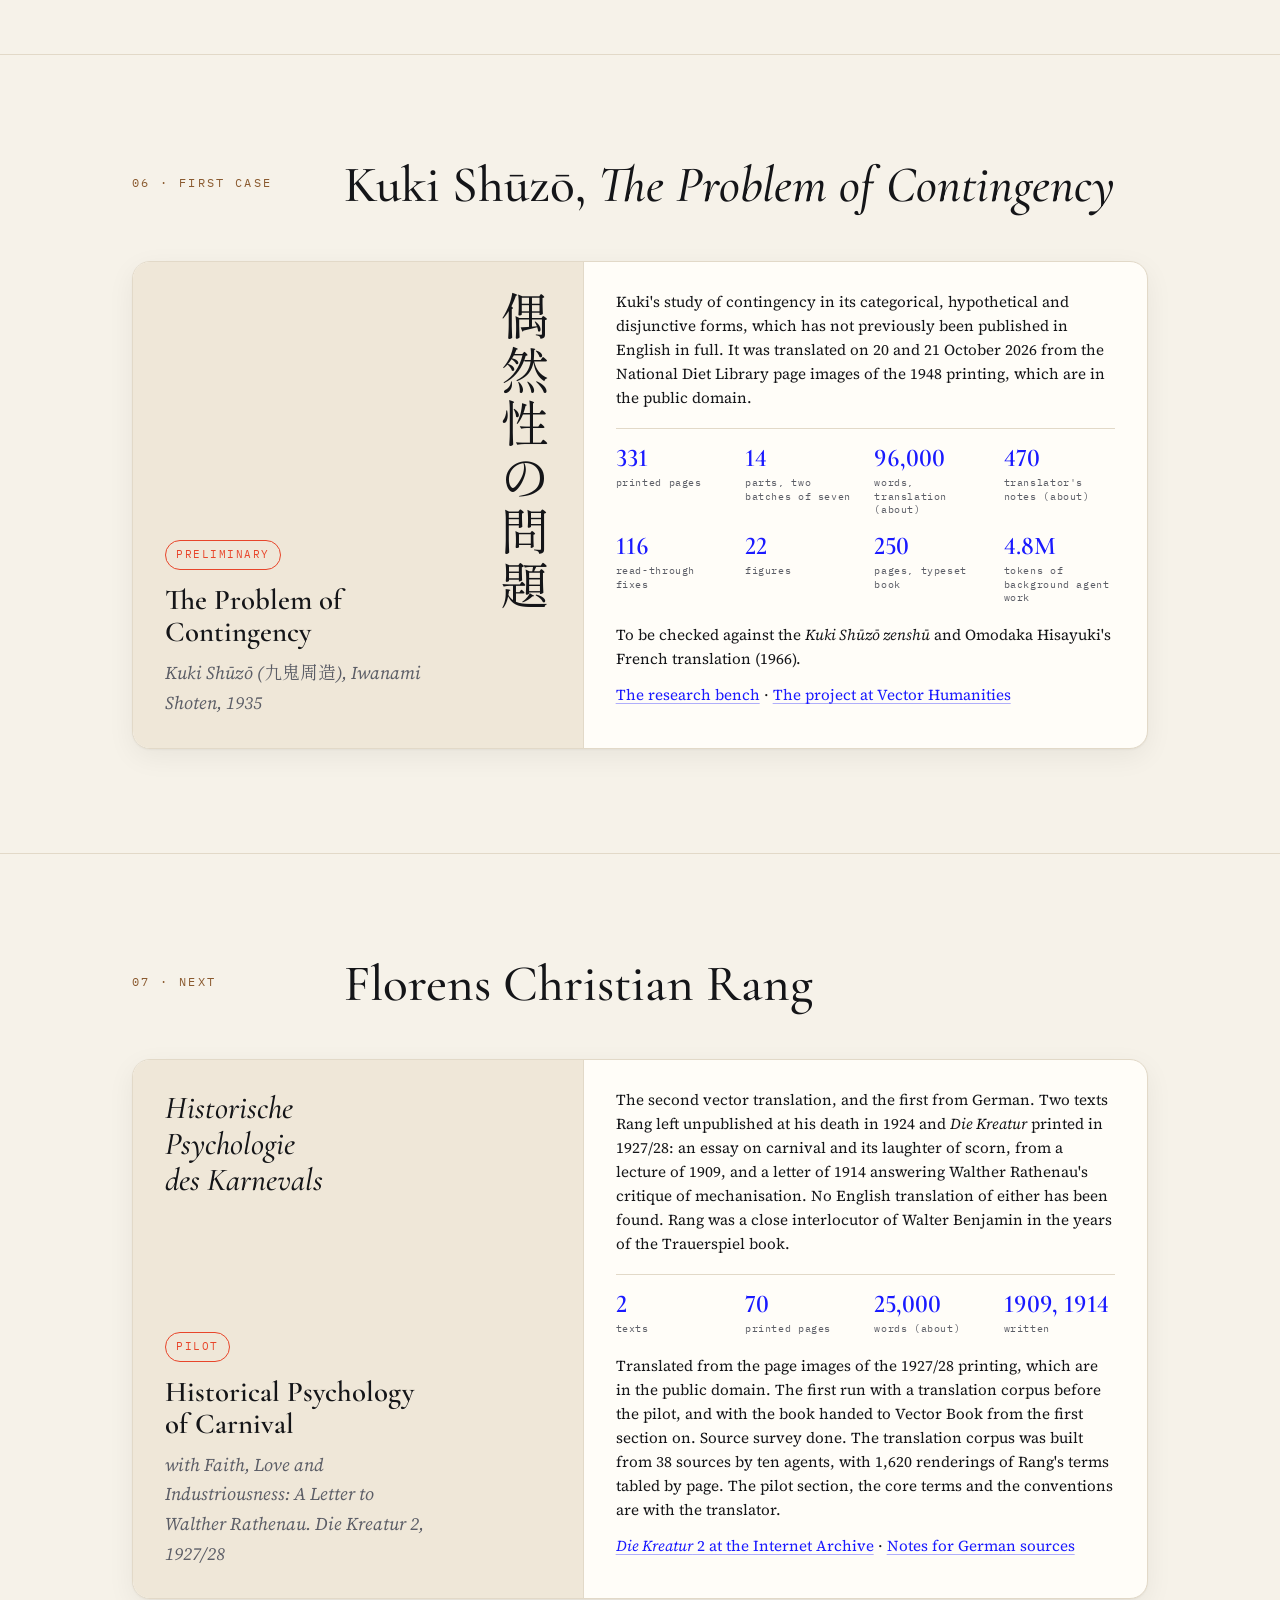
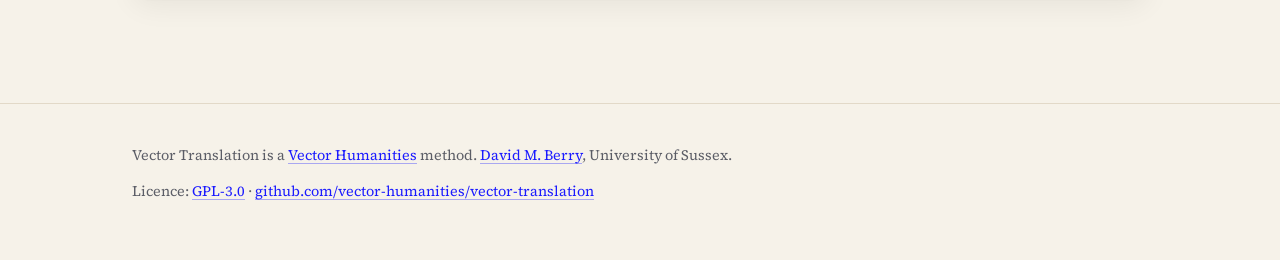
==== commit a6b100a8: "Site: the research bench and the Kuki record of small changes New sections: the Kuki bench and its t" ====
--- a/index.html
+++ b/index.html
@@ -41,6 +41,8 @@
       <a class="hide-sm" href="#method">Method</a>
       <a class="hide-sm" href="#rules">Rules</a>
       <a class="hide-sm" href="#toolkit">Toolkit</a>
+      <a class="hide-sm" href="#bench">Bench</a>
+      <a class="hide-sm" href="#changes">Changes</a>
       <a class="up" href="https://vector-humanities.github.io/" title="Vector Humanities">VH&nbsp;&#8599;</a>
       <button class="theme-toggle" type="button" aria-label="Toggle light and dark theme" title="Toggle light and dark theme">
         <svg class="icon-moon" viewBox="0 0 24 24" fill="none" stroke="currentColor" stroke-width="1.8" stroke-linecap="round" stroke-linejoin="round" aria-hidden="true"><path d="M21 12.79A9 9 0 1 1 11.21 3 7 7 0 0 0 21 12.79z"/></svg>
@@ -88,9 +90,9 @@
         <li><b>Pilot and conventions</b><span>The coordinator translates an opening section closely. The register is approved on a sample page, core terms are fixed against the corpus, and footnotes, brackets, citation form and verse are decided once.</span><em class="decides">Translator decides: register, terms, conventions</em></li>
         <li><b>Brief and batches</b><span>A shared brief for each batch; parts of about ten spreads bounded by headings; six to eight agents at a time, each writing the literal version, then the translation, then notes for the editor.</span></li>
         <li><b>Merge and integrity checks</b><span>The coordinator merges the parts in order and runs scripted checks: page markers continuous, every note defined once, banned words absent, competing renderings of each term counted. Backups before every merge.</span></li>
-        <li><b>Checking passes</b><span>Terminology; translation against literal; comparison with passages quoted in published translations and scholarship; attributions; a concordance with the standard edition. Each pass returns a change list.</span><em class="decides">Translator decides: disputed readings</em></li>
+        <li><b>Checking passes</b><span>Terminology; translation against literal; comparison with passages quoted in published translations and scholarship; attributions; a concordance with the standard edition. Each pass returns a change list, and each change records its origin: an internal check the agents ran, or a witness (a reader with the source, an earlier translation, the translator's sample review).</span><em class="decides">Translator decides: disputed readings</em></li>
         <li><b>Apparatus</b><span>A preface written from a sourced fact sheet; the Translator's Note; notes on translation choices; contents of the printing; concordance; index of persons and works; glossary; figures.</span><em class="decides">Translator decides: contents and scope</em></li>
-        <li><b>Book</b><span>Handover to <a href="https://github.com/vector-humanities/vector-book">Vector Book</a> through a <code>book.toml</code> manifest: a typeset build from the first merged chapter on, design samples, a sweep for missing glyphs, covers, proof corrections returned as change lists.</span><em class="decides">Translator decides: design and sign-off</em></li>
+        <li><b>Book</b><span>Handover to <a href="https://github.com/vector-humanities/vector-book">Vector Book</a> through a <code>book.toml</code> manifest: a typeset build from the first merged chapter on, design samples, a sweep for missing glyphs, covers. The book side sends faults back as numbered returns, answered item by item; a post-design check reads the typeset book against the translation, word by word; the text and the book are signed off separately.</span><em class="decides">Translator decides: design and sign-off</em></li>
       </ol>
       <p class="src-link indent"><a href="https://github.com/vector-humanities/vector-translation/blob/main/method/method.md">method/method.md</a></p>
     </div>
@@ -106,8 +108,10 @@
         <li><b>Translate from the images</b><span>OCR of the pre-war vertical Japanese read <span class="jp-inline">偶然</span> as <span class="jp-inline">借然</span>. It served only for searching.</span></li>
         <li><b>Survey every page first</b><span>The printed contents gave wrong section pages throughout and left out the author's own preface, which turned up at the book-design stage.</span></li>
         <li><b>Fix core terms before the pilot</b><span><span class="jp-inline">存在</span> and <span class="jp-inline">有</span> were both rendered "being", the default of the English corpus, for two chapters until an existing draft separated existence from being. The change needed a pass over the whole book.</span></li>
+        <li><b>Build a translation corpus first</b><span>On the first run, existing translations came to hand one at a time, and each changed the translation after it was drafted. For Rang, 38 sources were read before the pilot and every rendering of the author's terms tabled with its page.</span></li>
         <li><b>The translation adds nothing absent from the literal</b><span>The read-through found 116 faults, mostly added inference words, dropped hedges and moved emphasis. It now runs on each part as it returns.</span></li>
         <li><b>Never drop the literal version</b><span>It was dropped for one chapter and had to be restarted. Every later correction to the translation was found through it.</span></li>
+        <li><b>Keep witness checks apart</b><span>No check the agents ran on their own output found the existence and being drift. Change lists now record whether each change came from an internal check or from a witness, and the Translator's Note says which passages a witness has seen.</span></li>
         <li><b>Mark every addition</b><span>Translator's notes are footnotes beginning "Tr."; insertions into the author's sentences go in brackets <span class="jp-inline">〔 〕</span>.</span></li>
         <li><b>Check attributions as a pass of their own</b><span>Agents supply names and dates in notes. Any that cannot be verified against a named source is deleted.</span></li>
         <li><b>Decide conventions once</b><span>Footnotes or inline glosses, brackets, citation form and verse each changed during the first run, and each change was retrofitted across finished chapters.</span></li>
@@ -137,9 +141,9 @@
             <dt>vt-pilot</dt><dd>Pilot section, register sample, core terms, conventions</dd>
             <dt>vt-brief</dt><dd>Brief, partition, batch launch, boundary reports</dd>
             <dt>vt-merge</dt><dd>Merge and integrity checks</dd>
-            <dt>vt-check</dt><dd>Terminology, read-through, external, attribution, concordance</dd>
+            <dt>vt-check</dt><dd>Internal passes and witness checks, recorded apart</dd>
             <dt>vt-apparatus</dt><dd>Fact sheet, preface, Translator's Note, appendices, index, figures</dd>
-            <dt>vt-book</dt><dd>Typeset build, glyph sweep, covers</dd>
+            <dt>vt-book</dt><dd>Handover to Vector Book, returns, post-design check, sign-off</dd>
           </dl>
           <p class="src"><a href="https://github.com/vector-humanities/vector-translation/tree/main/skills">skills/</a></p>
         </div>
@@ -152,7 +156,10 @@
             <dt>BRIEF-readthrough.md · BRIEF-terms.md</dt><dd>Briefs for the checking passes</dd>
             <dt>conventions.md</dt><dd>The decisions to make before the pilot</dd>
             <dt>glossary.csv</dt><dd>Binding terms, read by briefs and checks</dd>
-            <dt>change-list.md · STATUS.md</dt><dd>Correction format; dated project status</dd>
+            <dt>change-list.md · STATUS.md</dt><dd>Correction format with origin; dated project status</dd>
+            <dt>witness.md · return.md</dt><dd>A witness check; a return from the book side</dd>
+            <dt>figures.csv · book.toml</dt><dd>The figure list tools read; the manifest for Vector Book</dd>
+            <dt>corpus/</dt><dd>Sources, term tables, style note and finds</dd>
           </dl>
           <p class="src"><a href="https://github.com/vector-humanities/vector-translation/tree/main/templates">templates/</a></p>
         </div>
@@ -173,10 +180,84 @@
     </div>
   </section>
 
+  <section id="bench">
+    <div class="wrap">
+      <div class="section-head reveal">
+        <p class="num">04 · Bench</p>
+        <h2>The research bench</h2>
+      </div>
+      <div class="prose indent reveal">
+        <p>A translation is read and worked through on a research bench built from the translation template of <a href="https://github.com/critical-code-studies/bench-kit">bench-kit</a>, which reads the method's layout: page images, the literal translation, the translation, the glossary and the change lists. The first is the <a href="https://vector-humanities.github.io/kuki-bench/">Kuki bench</a>, which is public. It holds a copy of the translation at a named commit; the working repository is the master, and a correction made on the bench is saved as a change list for <code>vt_apply.py</code>, not written into the text.</p>
+        <dl class="tools">
+          <dt>Pages</dt><dd>Each page image of the 1948 printing beside the translation, with the literal translation one switch away. The library's images are two-page spreads; the bench shows the half that matches each page.</dd>
+          <dt>Glossary</dt><dd>Each source term, its renderings and where each falls, section by section. ⚠ marks an English word that renders more than one source term.</dd>
+          <dt>Changes</dt><dd>The change lists of the terminology pass and the read-through, each change at its page with the Japanese, and whether it is in the text now.</dd>
+          <dt>Search</dt><dd>A Japanese word in the library's OCR and in the translation. Old character forms are read as new, and a search can allow one character wrong, since the OCR misreads.</dd>
+          <dt>Images</dt><dd>Kuki's 22 figures, in print and archival form, with English labels set on the figure and a key under the caption.</dd>
+          <dt>Library</dt><dd>Works on the book, with ratings and annotations through a private Hypothesis group.</dd>
+        </dl>
+      </div>
+      <div class="shots indent">
+        <figure class="shot wide reveal"><img src="assets/shots/kuki-bench-pages.jpg" alt="The Kuki bench's Pages view: the page image of p. 148 of the 1948 printing on the left, the translation of that page on the right" loading="lazy" width="1600" height="1000"><figcaption>Pages: p. 148, where Kuki defines contingency as the Encounter of two independent elements, beside the page image.</figcaption></figure>
+        <figure class="shot reveal"><img src="assets/shots/kuki-bench-compare.jpg" alt="The translation and the literal translation of p. 148 side by side" loading="lazy" width="1600" height="1000"><figcaption>Compare: the translation and the literal translation, held at the same page.</figcaption></figure>
+        <figure class="shot reveal"><img src="assets/shots/kuki-bench-figure.jpg" alt="Kuki's Figure 1, a square divided by its diagonals, with English labels set beside the Japanese" loading="lazy" width="1600" height="1000"><figcaption>Images: Figure 1 (p. 77) with its English labels. A label runs along a diagonal where Kuki's characters do.</figcaption></figure>
+        <figure class="shot wide reveal"><img src="assets/shots/kuki-bench-figures.jpg" alt="A grid of Kuki's 22 figures with their page numbers" loading="lazy" width="1600" height="833"><figcaption>Images: the 22 figures, from the National Diet Library's page images.</figcaption></figure>
+      </div>
+      <p class="src-link indent"><a href="https://vector-humanities.github.io/kuki-bench/">vector-humanities.github.io/kuki-bench</a> · <a href="https://github.com/vector-humanities/kuki-bench">github.com/vector-humanities/kuki-bench</a></p>
+    </div>
+  </section>
+
+  <section id="changes">
+    <div class="wrap">
+      <div class="section-head reveal">
+        <p class="num">05 · Changes</p>
+        <h2>Small changes: the Kuki record</h2>
+      </div>
+      <div class="prose indent case-study reveal">
+        <p>Most of the changes the checks made to the Kuki translation were small: a hedge, a grammatical person, a connective, an emphasis mark, a capital. Each is kept in a change list with its page, the Japanese and the reason. Page numbers are those of the 1948 printing.</p>
+
+        <h3>The read-through</h3>
+        <p>An agent compared the translation with the literal, range by range, with the page images for disputes. It is an internal check.</p>
+        <div class="stats">
+          <div><b>39</b><span>adds</span></div>
+          <div><b>58</b><span>changes</span></div>
+          <div><b>19</b><span>drops</span></div>
+          <div><b>116</b><span>fixes in all</span></div>
+        </div>
+        <p>A separate pass on the verse made 55 more.</p>
+        <ul class="edits">
+          <li><span class="loc">p. 3 · hedge</span><span class="lbl">before</span>Some will think that quantum theory takes contingency as its problem.<br><span class="lbl">after</span>Some may think that quantum theory takes contingency as its problem.<span class="why"><span class="jp-inline">考へる者があるかも知れない</span>: the hedge is Kuki's.</span></li>
+          <li><span class="loc">p. 22 · attribution</span><span class="lbl">before</span>to express necessity we must choose the generic judgement (Lotze …)<br><span class="lbl">after</span>one must choose the generic judgement (Lotze …). That is what Lotze says.<span class="why">Kuki writes <span class="jp-inline">といふのである</span>, reporting the view. With "we", it read as his own, though he goes on to reject it.</span></li>
+          <li><span class="loc">p. 33 · emphasis</span>Italics render Kuki's emphasis dots (<span class="jp-inline">圏点</span>). In one sentence italics on <i>law</i> and <i>exception</i> were removed, since the page image shows no dots on <span class="jp-inline">法則</span> or <span class="jp-inline">例外</span> there; in the next they were restored on <i>law</i>, where it does.</li>
+          <li><span class="loc">p. 38 · sense</span><span class="lbl">before</span>for the blind a dream is something heard more than seen<br><span class="lbl">after</span>is not something seen but something heard<span class="why"><span class="jp-inline">見るものではなくて聞くもの</span>: "more than" softened the claim.</span></li>
+          <li><span class="loc">p. 292 · connective</span><span class="lbl">before</span>so that as the necessary-contingent it is at once pushed away<br><span class="lbl">after</span>and which, as the necessary-contingent, is at once pushed away<span class="why">Kuki gives two coordinate predicates; "so that" made the second a result of the first.</span></li>
+          <li><span class="loc">p. 316 · inference</span>"consequently" removed from "The first quadrant (I) and the third quadrant (III) are consequently the field".<span class="why">There is no inference marker in the Japanese.</span></li>
+        </ul>
+        <figure class="shot reveal" style="margin-top:32px"><img src="assets/shots/kuki-bench-change.jpg" alt="The bench's Changes view filtered to one entry: p. 3, Some will think changed to Some may think, with the Japanese" loading="lazy" width="1600" height="333"><figcaption>Changes on the bench: the p. 3 entry, with its reason and whether it is in the text now.</figcaption></figure>
+
+        <h3>Existence and being</h3>
+        <p><span class="jp-inline">存在</span> and <span class="jp-inline">有</span> were both rendered "being", the default of English philosophical prose, for two chapters. A specialist's draft of the Introduction, made outside the run, separated them: <span class="jp-inline">存在</span> existence, <span class="jp-inline">有</span> being, <span class="jp-inline">無</span> nothingness. A terminology pass applied the decision book-wide in 67 entries across both versions. At p. 80, Cournot's <i>hasard par néant de causalité</i>, which Kuki writes <span class="jp-inline">因果性の非存在による偶然</span>, went from "the non-being of causality" to "the non-existence of causality". The pass found a clash of its own: <span class="jp-inline">實在理由</span> (<i>ratio essendi</i>) had been "ground of being", which now pointed to <span class="jp-inline">有</span>, and became "ground of reality".</p>
+        <figure class="shot reveal"><img src="assets/shots/kuki-bench-changes.jpg" alt="The bench's Changes view listing terminology-pass entries in which being became existence, each with the Japanese" loading="lazy" width="1600" height="656"><figcaption>Changes: terminology-pass entries, each with the Japanese.</figcaption></figure>
+
+        <h3>One English word for two terms</h3>
+        <p>The bench's glossary flagged three English words that each rendered two of Kuki's terms: "ground" (<span class="jp-inline">根據</span>, <span class="jp-inline">理由</span>), "encounter" (<span class="jp-inline">邂逅</span>, <span class="jp-inline">遭遇</span>) and "modality" (<span class="jp-inline">樣相</span>, <span class="jp-inline">樣相性</span>). Before a decision, agents read every page image and matched each of these English words in both versions to its Japanese; the OCR could not be used, since it reads <span class="jp-inline">根據</span> in five different wrong forms. On the printed pages <span class="jp-inline">根據</span> occurs 22 times, <span class="jp-inline">理由</span> 162, <span class="jp-inline">邂逅</span> 47, <span class="jp-inline">遭遇</span> 16, <span class="jp-inline">樣相</span> 44 and <span class="jp-inline">樣相性</span> 48. The reading also found "mode" for <span class="jp-inline">樣相</span> in five places where "mode" belongs to <span class="jp-inline">樣態</span>.</p>
+        <p>The translator decided on 9 November 2026 to keep each pair apart with a capital, which, in the Translator's Note, marks the term Kuki uses for his own metaphysical determination: <span class="jp-inline">根據</span> Ground and <span class="jp-inline">理由</span> ground; <span class="jp-inline">邂逅</span> Encounter and <span class="jp-inline">遭遇</span> encounter; <span class="jp-inline">樣相性</span> Modality and <span class="jp-inline">樣相</span> modality. Verbs (<span class="jp-inline">邂逅する</span>, <span class="jp-inline">根據づける</span>) stay lower case with the Japanese given; headings in Kuki's text went to sentence case; sentences that would have opened with a lower-case term were rewritten. Where Kuki sets the two words together, the Japanese stays beside the English, as at p. 148: "encounter or Encounter, as <i>sōgū</i> (<span class="jp-inline">遭遇</span>) or <i>kaikō</i> (<span class="jp-inline">邂逅</span>)".</p>
+        <p>Three alternatives were weighed. "Foundation" or "basis" for <span class="jp-inline">根據</span>: "basis" already renders <span class="jp-inline">基礎</span>, and Hegel's <i>Grund</i> at p. 324 would no longer read as Hegel. "Reason" for <span class="jp-inline">理由</span>: "reason" renders <span class="jp-inline">理性</span>, <i>Vernunft</i>. Italics: italics already render Kuki's emphasis dots.</p>
+        <figure class="shot reveal"><img src="assets/shots/kuki-bench-glossary.jpg" alt="The bench's Glossary filtered for ground: Ground for 根據 and ground for 理由, both flagged, with the same counts per section" loading="lazy" width="1600" height="533"><figcaption>Glossary, filtered for "ground". The ⚠ check and the counts compare words without regard to case, so Ground and ground are still flagged and counted together; Bench Kit has been asked to tell them apart.</figcaption></figure>
+
+        <h3>The OCR</h3>
+        <p>The National Diet Library's OCR of the pre-war vertical text reads <span class="jp-inline">偶然</span> as <span class="jp-inline">借然</span> and <span class="jp-inline">必ず</span> as <span class="jp-inline">流す</span>. It is kept for searching only, and even search fails for some terms: finding every <span class="jp-inline">根據</span> meant reading every page image.</p>
+
+        <h3>Source words in the literal</h3>
+        <p>The published literal is to give the Japanese at the first use of each glossary term in each section (rule 21), in square brackets, since <span class="jp-inline">〔 〕</span> already marks the translator's insertions. For Kuki that is about 590 first uses across 53 sections, each to be checked on the page images. It has not yet been applied.</p>
+      </div>
+    </div>
+  </section>
+
   <section id="kuki">
     <div class="wrap">
       <div class="section-head reveal">
-        <p class="num">04 · First case</p>
+        <p class="num">06 · First case</p>
         <h2>Kuki Shūzō, <i>The Problem of Contingency</i></h2>
       </div>
       <article class="case reveal">
@@ -200,8 +281,8 @@
             <div><b>250</b><span>pages, typeset book</span></div>
             <div><b>4.8M</b><span>tokens of background agent work</span></div>
           </div>
-          <p>Being checked against the <i>Kuki Shūzō zenshū</i> and Omodaka Hisayuki's French translation (1966).</p>
-          <p><a href="https://vector-humanities.github.io/#projects">The project at Vector Humanities</a></p>
+          <p>To be checked against the <i>Kuki Shūzō zenshū</i> and Omodaka Hisayuki's French translation (1966).</p>
+          <p><a href="https://vector-humanities.github.io/kuki-bench/">The research bench</a> · <a href="https://vector-humanities.github.io/#projects">The project at Vector Humanities</a></p>
         </div>
       </article>
     </div>
@@ -210,7 +291,7 @@
   <section id="next">
     <div class="wrap">
       <div class="section-head reveal">
-        <p class="num">05 · Next</p>
+        <p class="num">07 · Next</p>
         <h2>Florens Christian Rang</h2>
       </div>
       <article class="case reveal">
@@ -230,7 +311,7 @@
             <div><b>25,000</b><span>words (about)</span></div>
             <div><b>1909, 1914</b><span>written</span></div>
           </div>
-          <p>Translated from the page images of the 1927/28 printing, which are in the public domain. The first run with a translation corpus before the pilot, and with the book handed to Vector Book from the first section on. Source survey done; corpus under way; the pilot section is with the translator.</p>
+          <p>Translated from the page images of the 1927/28 printing, which are in the public domain. The first run with a translation corpus before the pilot, and with the book handed to Vector Book from the first section on. Source survey done. The translation corpus was built from 38 sources by ten agents, with 1,620 renderings of Rang's terms tabled by page. The pilot section, the core terms and the conventions are with the translator.</p>
           <p><a href="https://archive.org/details/die-kreatur_1927-1928_2"><i>Die Kreatur</i> 2 at the Internet Archive</a> · <a href="https://github.com/vector-humanities/vector-translation/blob/main/method/languages/german.md">Notes for German sources</a></p>
         </div>
       </article>
--- a/assets/style.css
+++ b/assets/style.css
@@ -237,6 +237,24 @@
 .reveal.in { opacity: 1; transform: none; }
 @media (prefers-reduced-motion: reduce) { .reveal { opacity: 1; transform: none; transition: none; } }
 
+/* Screenshots, bench tools and the case study */
+
+.shots { display: grid; grid-template-columns: repeat(2, 1fr); gap: 36px 28px; margin-top: 44px; }
+.shots .wide { grid-column: 1 / -1; }
+.shot { margin: 0; }
+.shot img { display: block; width: 100%; height: auto; border: 1px solid var(--rule); border-radius: 10px; box-shadow: var(--shadow); background: var(--surface); }
+.shot figcaption { font-family: var(--mono); font-size: .72rem; letter-spacing: .03em; line-height: 1.55; color: var(--muted); margin-top: 10px; }
+.tools { display: grid; grid-template-columns: 120px 1fr; gap: 10px 22px; margin: 30px 0 0; font-size: .95rem; }
+.tools dt { font-family: var(--mono); font-size: .8rem; color: var(--ink); padding-top: 3px; }
+.tools dd { margin: 0; color: var(--muted); }
+.edits { list-style: none; padding: 0; margin: 28px 0 0; max-width: 46rem; }
+.edits li { padding: 18px 0; border-top: 1px solid var(--rule); font-size: .97rem; }
+.edits .loc { display: block; font-family: var(--mono); font-size: .72rem; letter-spacing: .08em; color: var(--sand); text-transform: uppercase; margin-bottom: 6px; }
+.edits .lbl { font-family: var(--mono); font-size: .7rem; letter-spacing: .06em; color: var(--muted); margin-right: 6px; }
+.edits .why { display: block; color: var(--muted); font-size: .92rem; margin-top: 6px; }
+.case-study h3 { margin-top: 56px; }
+.case-study .stats { max-width: 46rem; }
+
 /* Responsive */
 
 @media (max-width: 900px) {
@@ -245,7 +263,7 @@
   .section-head { grid-template-columns: 1fr; gap: 10px; }
   .section-head .num { padding-top: 0; }
   .indent { margin-left: 0; }
-  .rules, .kits { grid-template-columns: 1fr; }
+  .rules, .kits, .shots, .tools { grid-template-columns: 1fr; }
   .case { grid-template-columns: 1fr; }
   .case .cover { border-right: none; border-bottom: 1px solid var(--rule); min-height: 280px; }
   .stats { grid-template-columns: repeat(2, 1fr); }
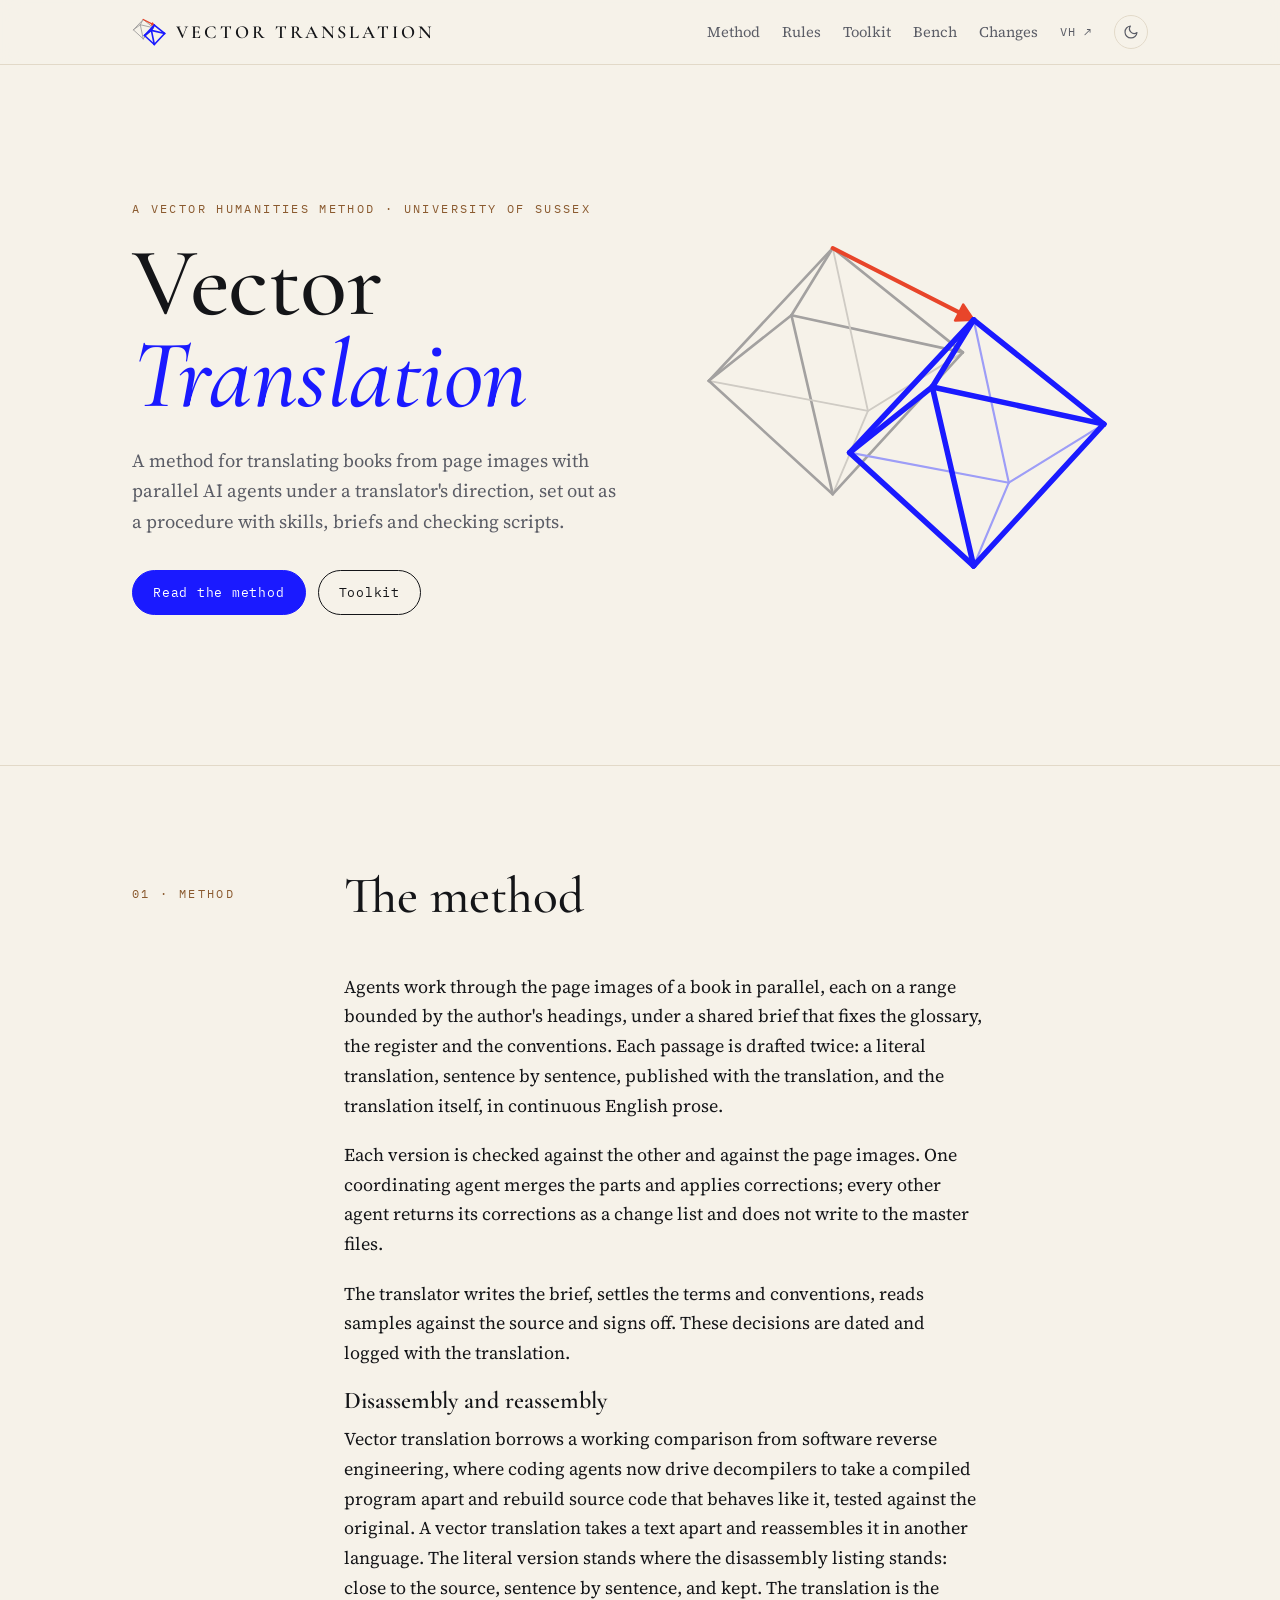
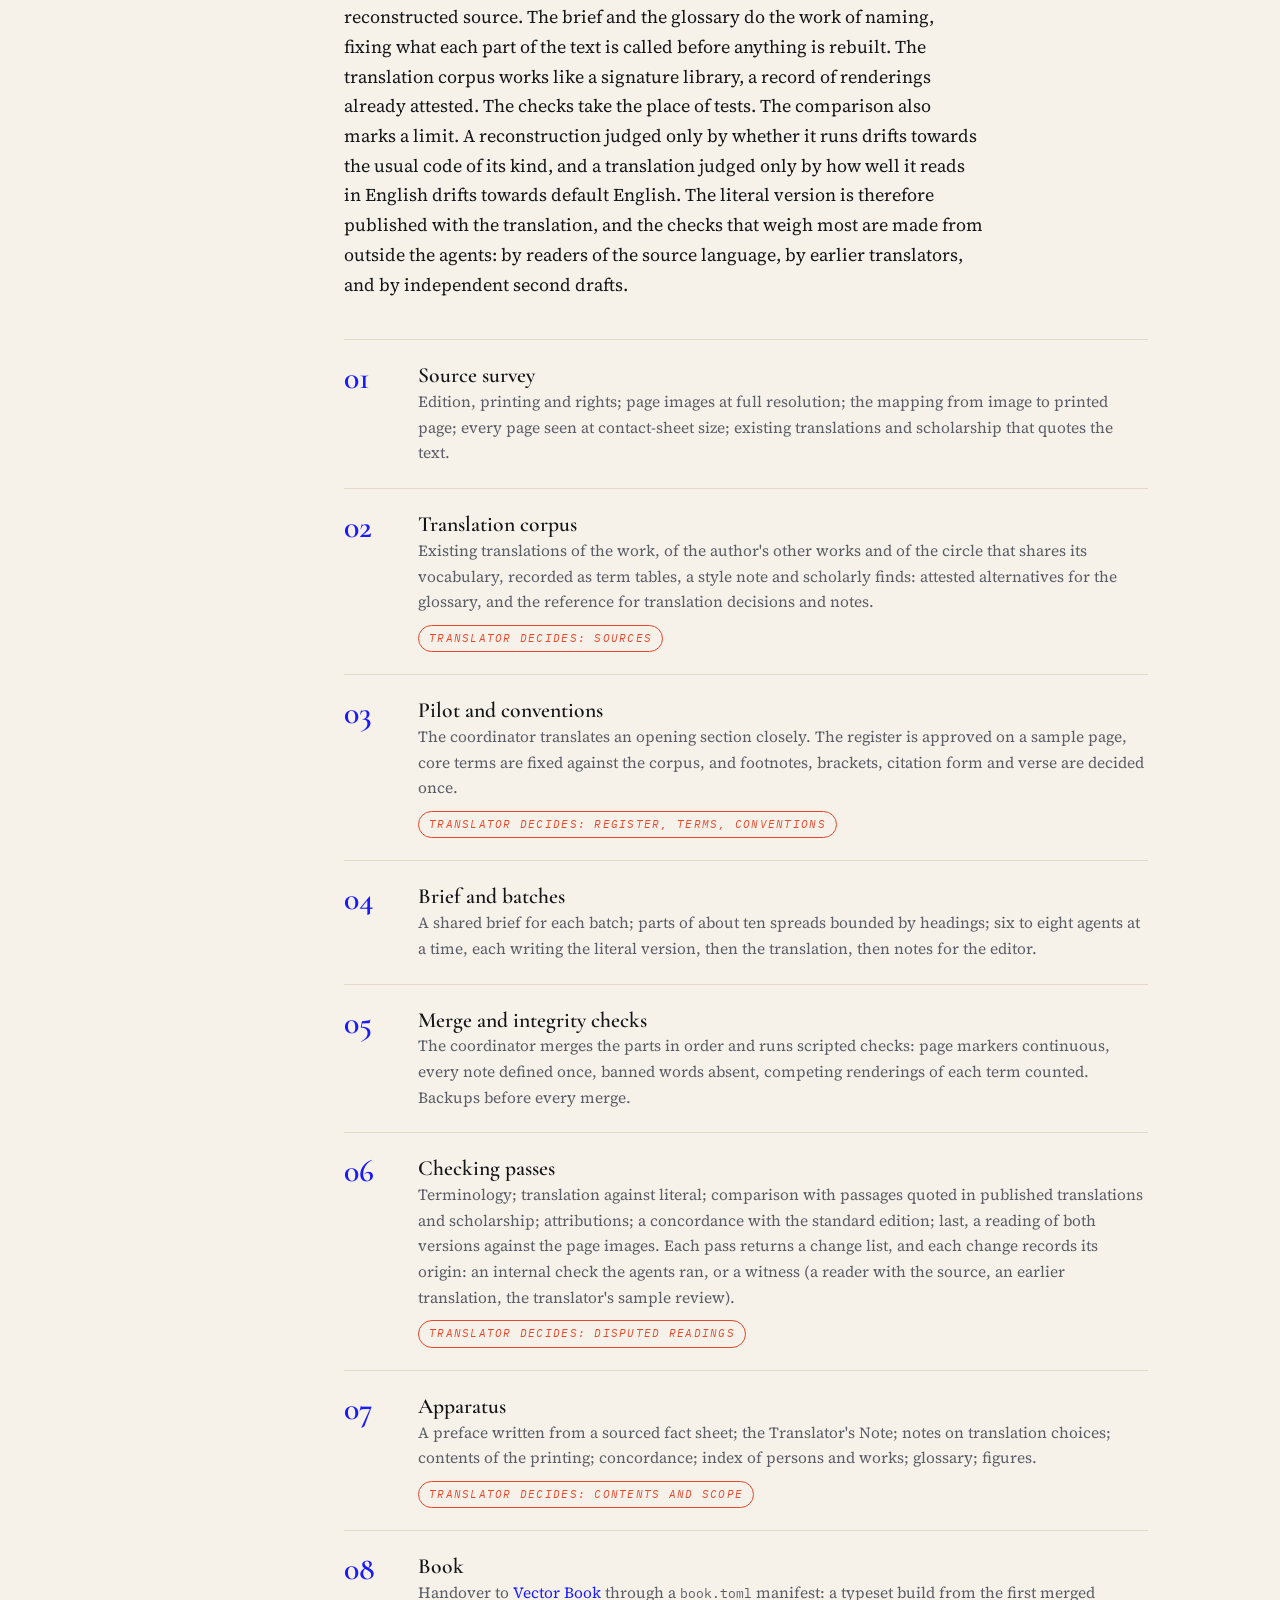
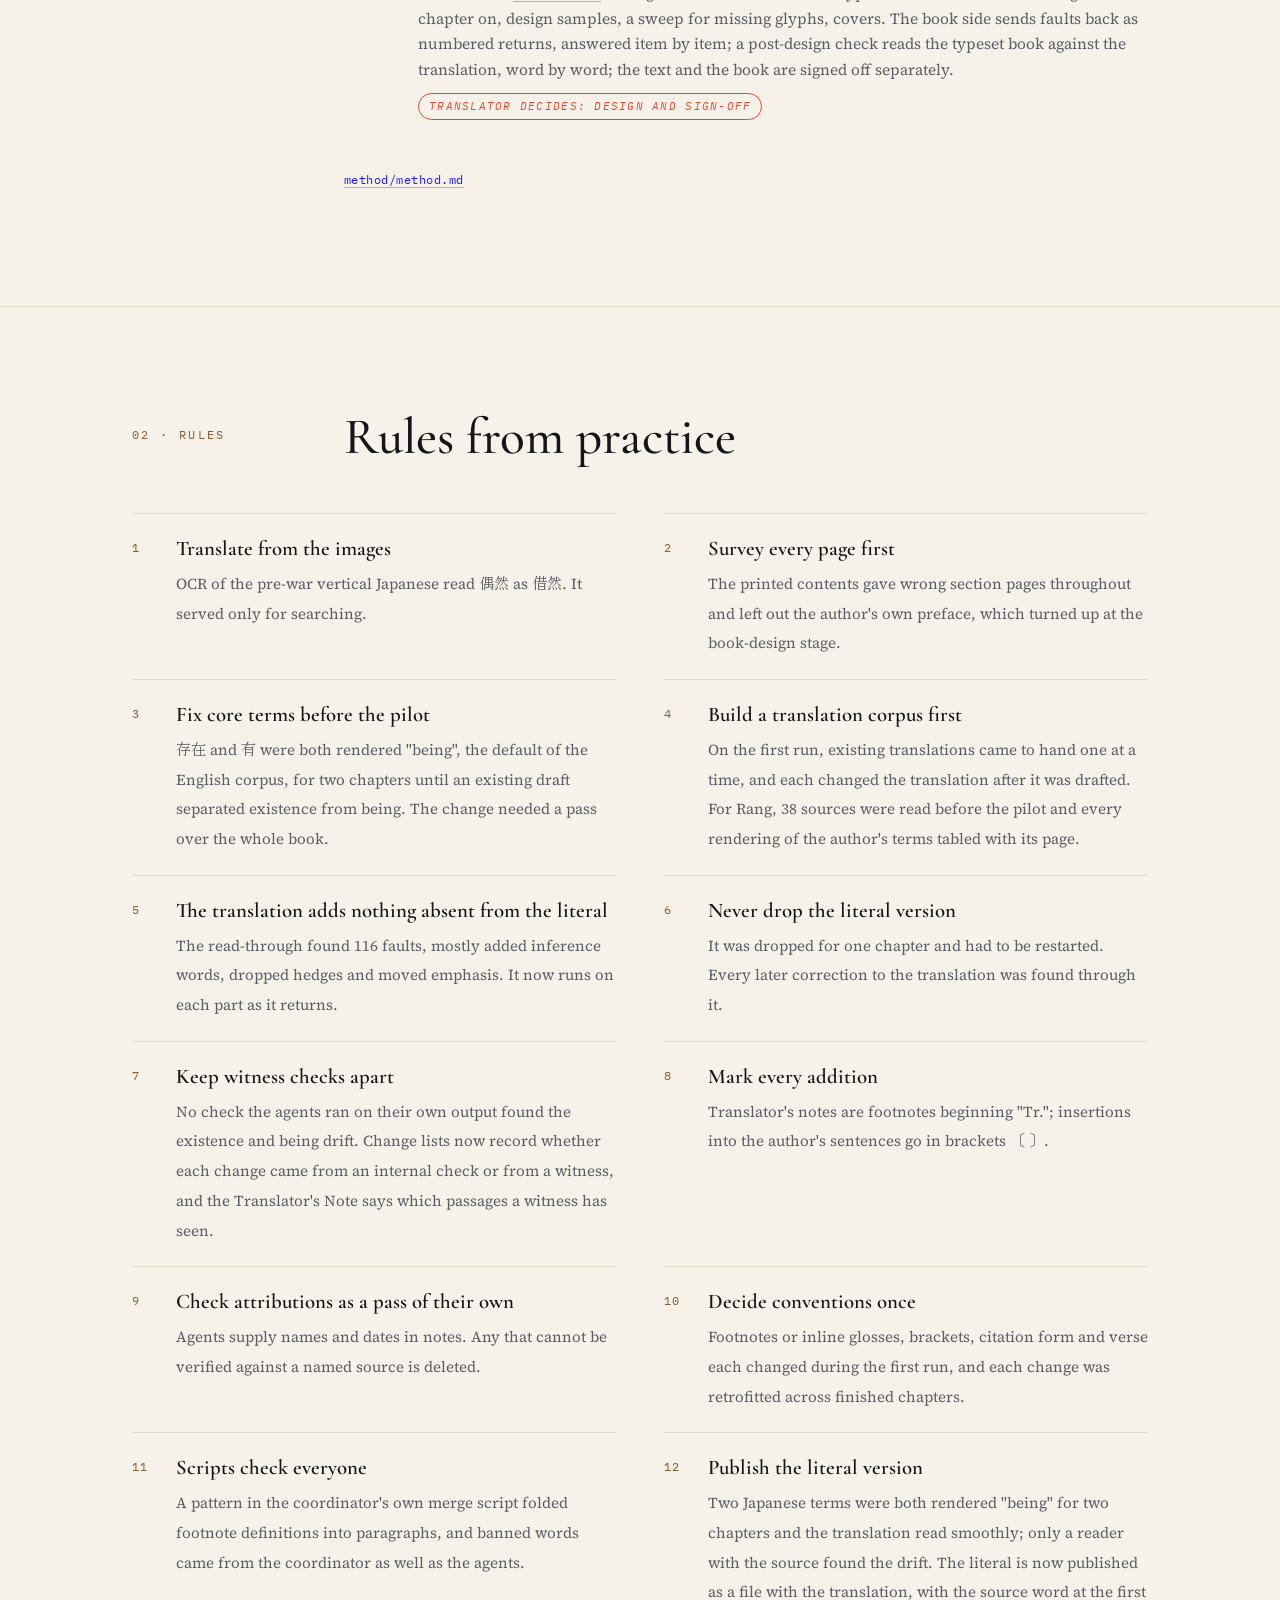
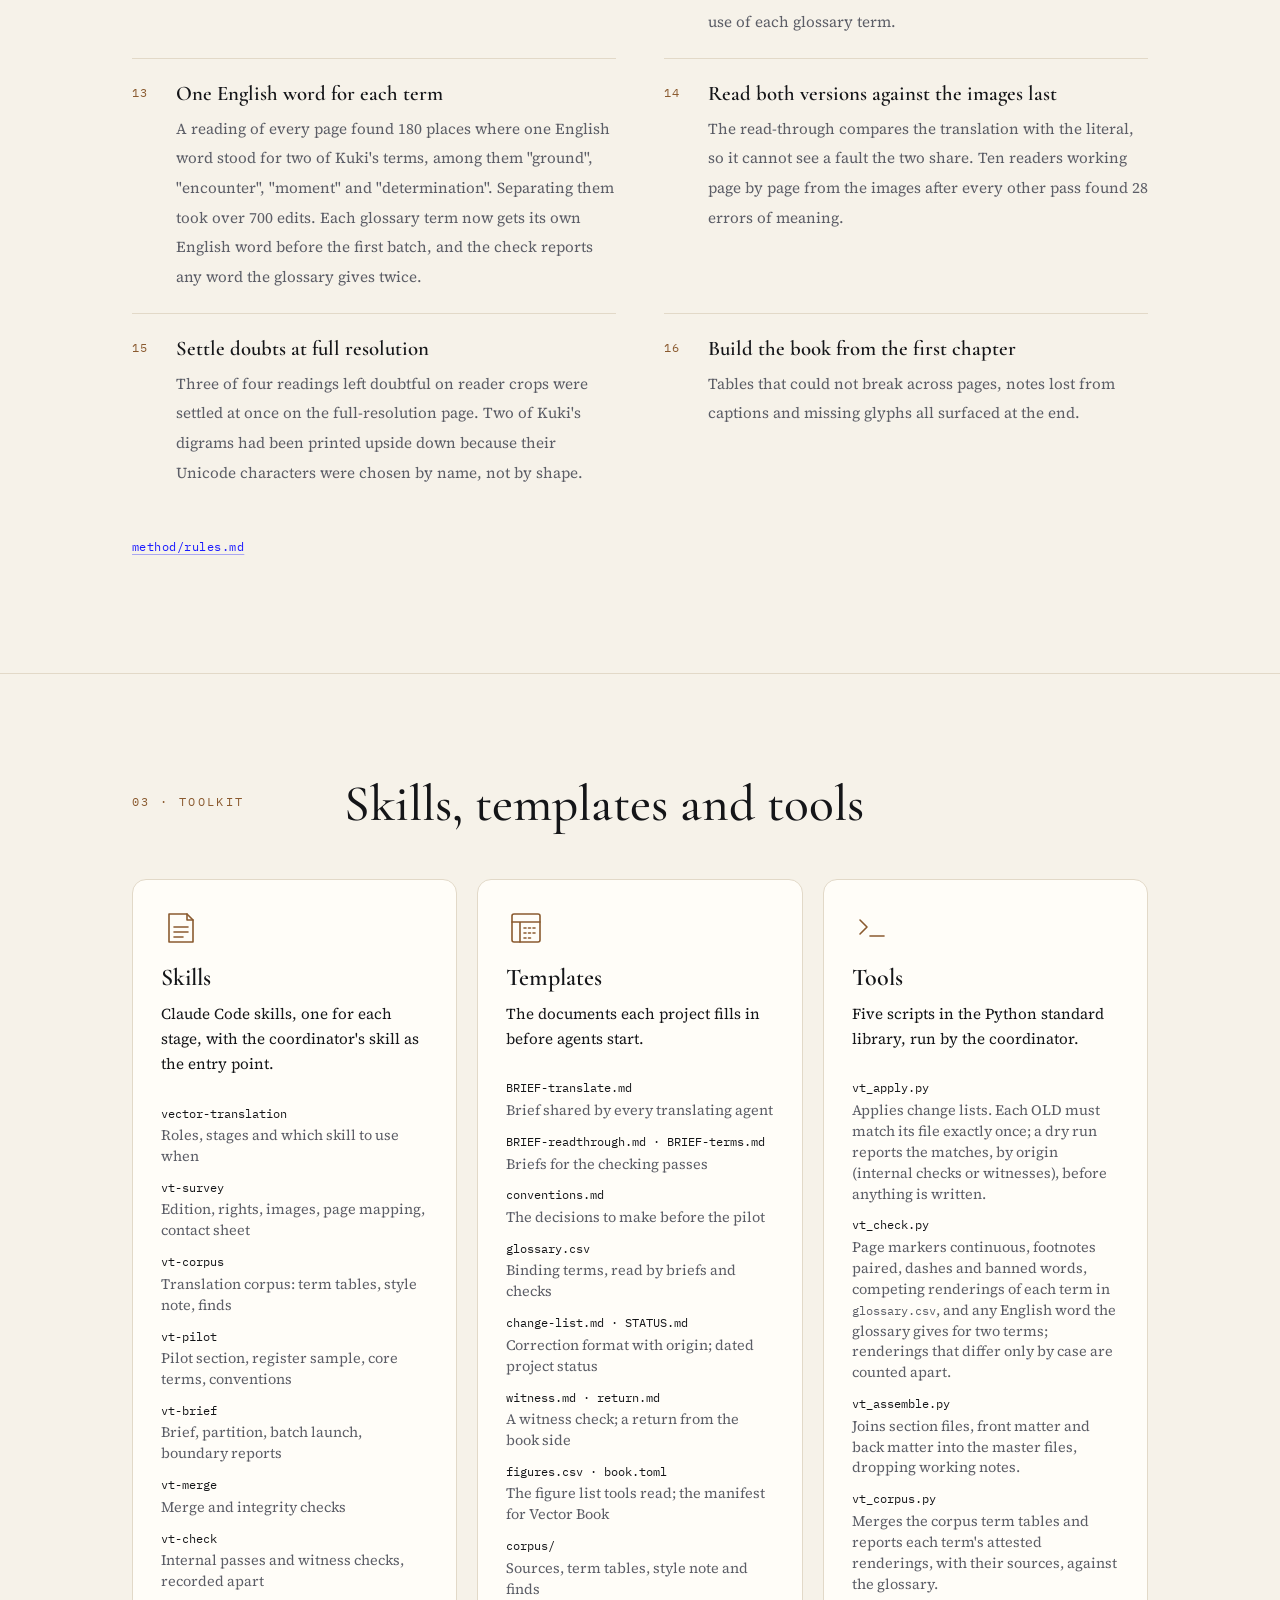
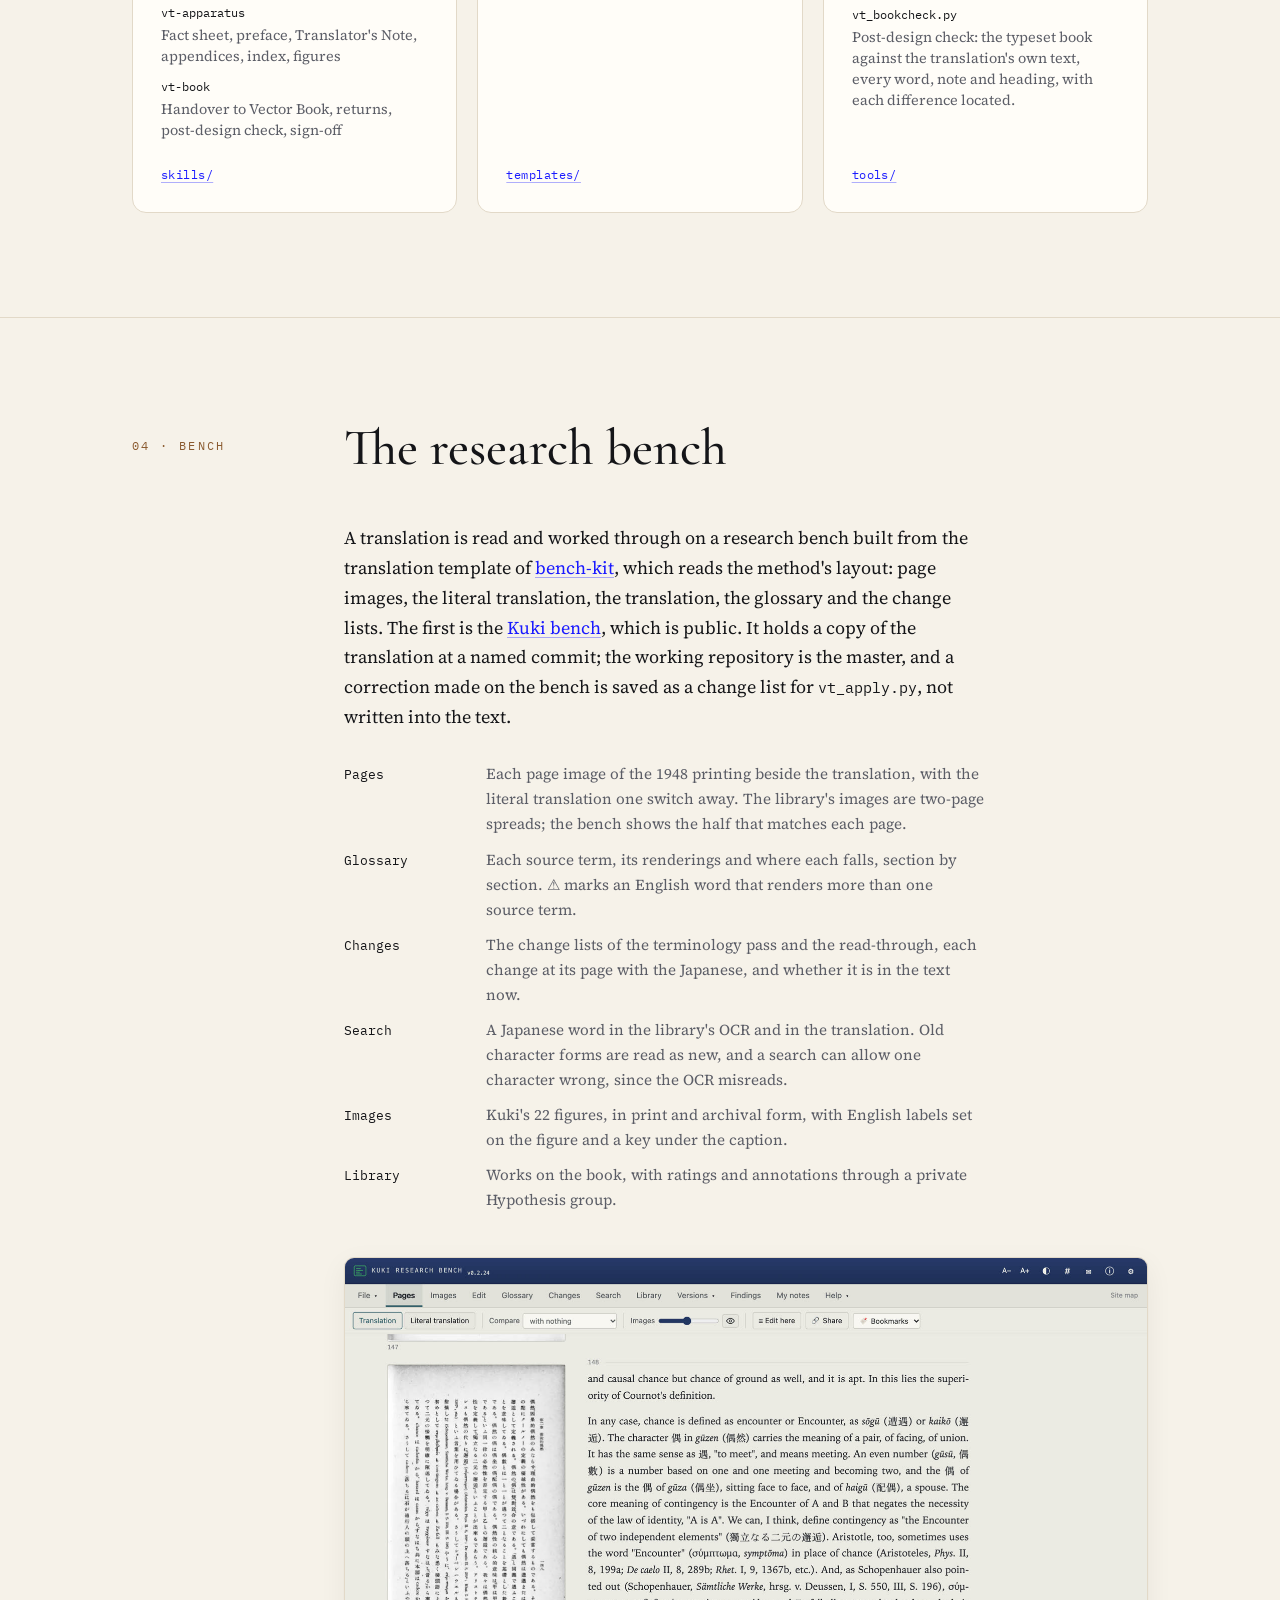
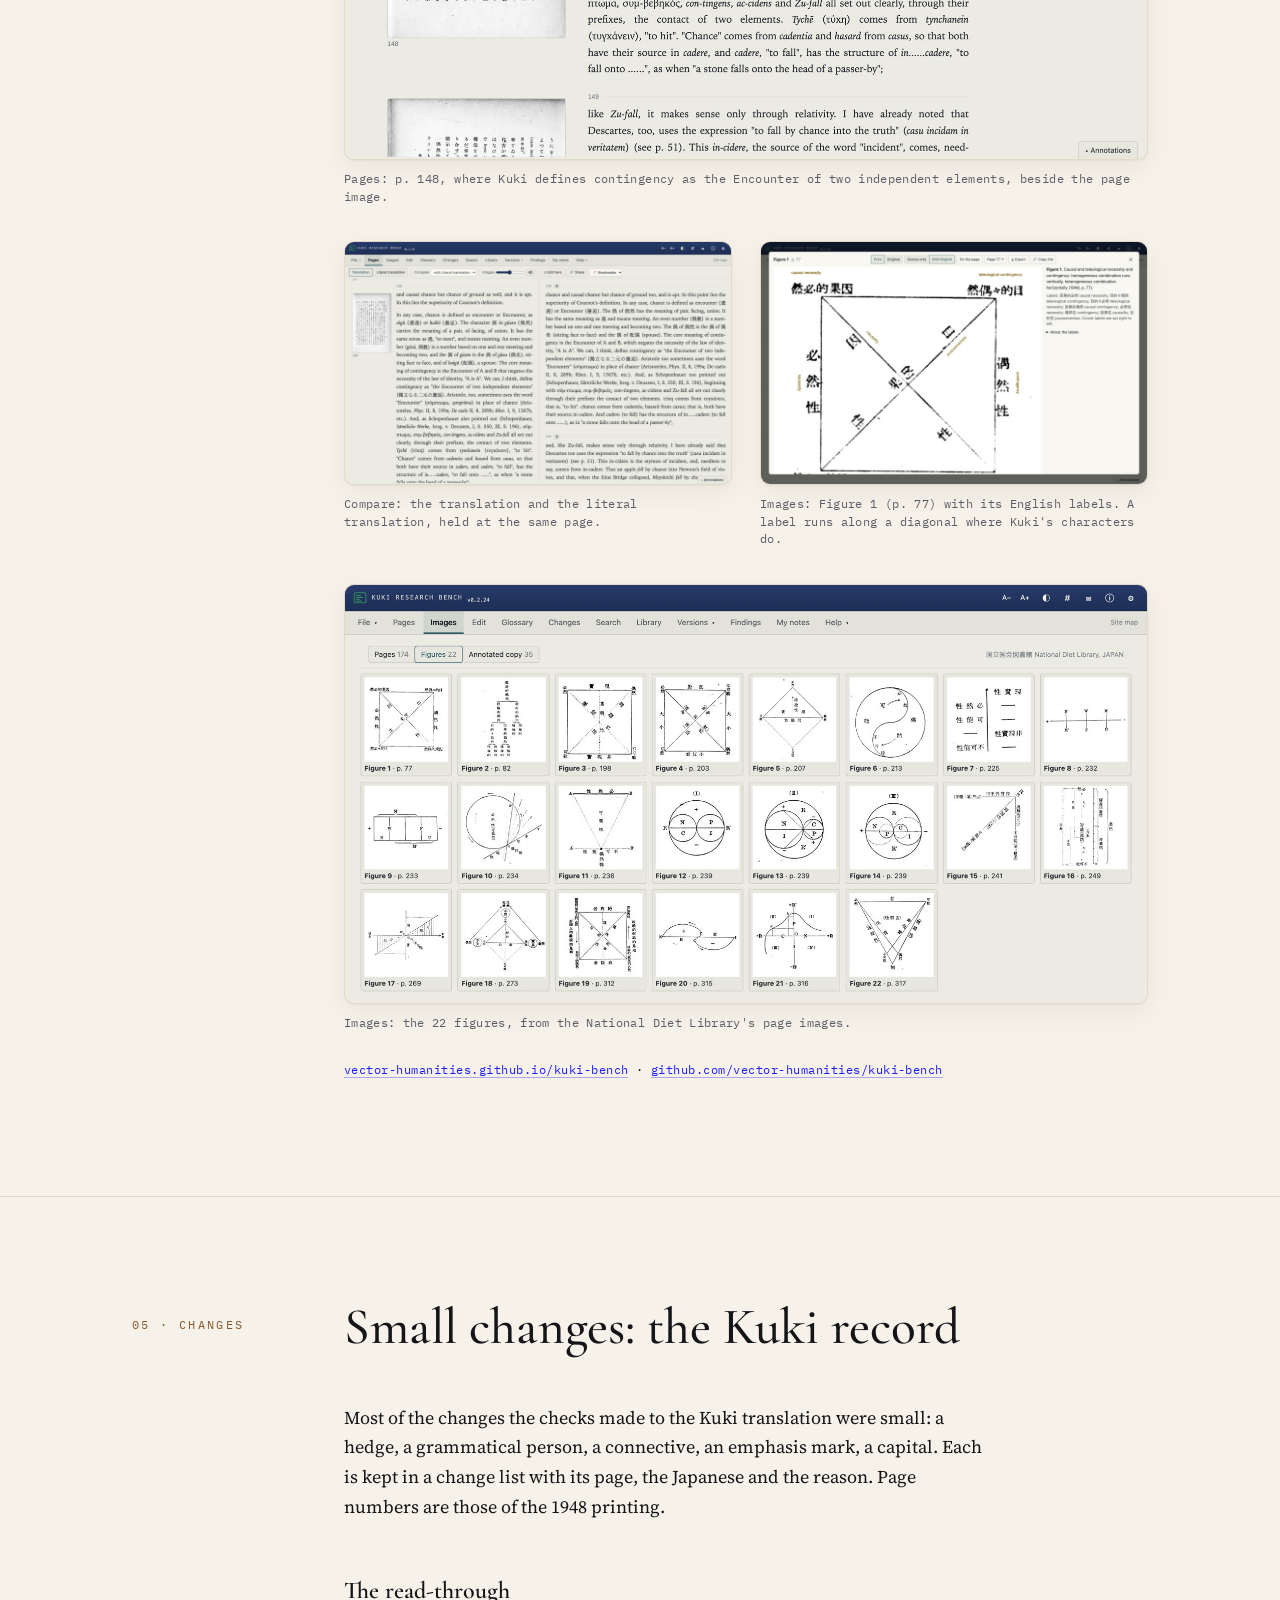
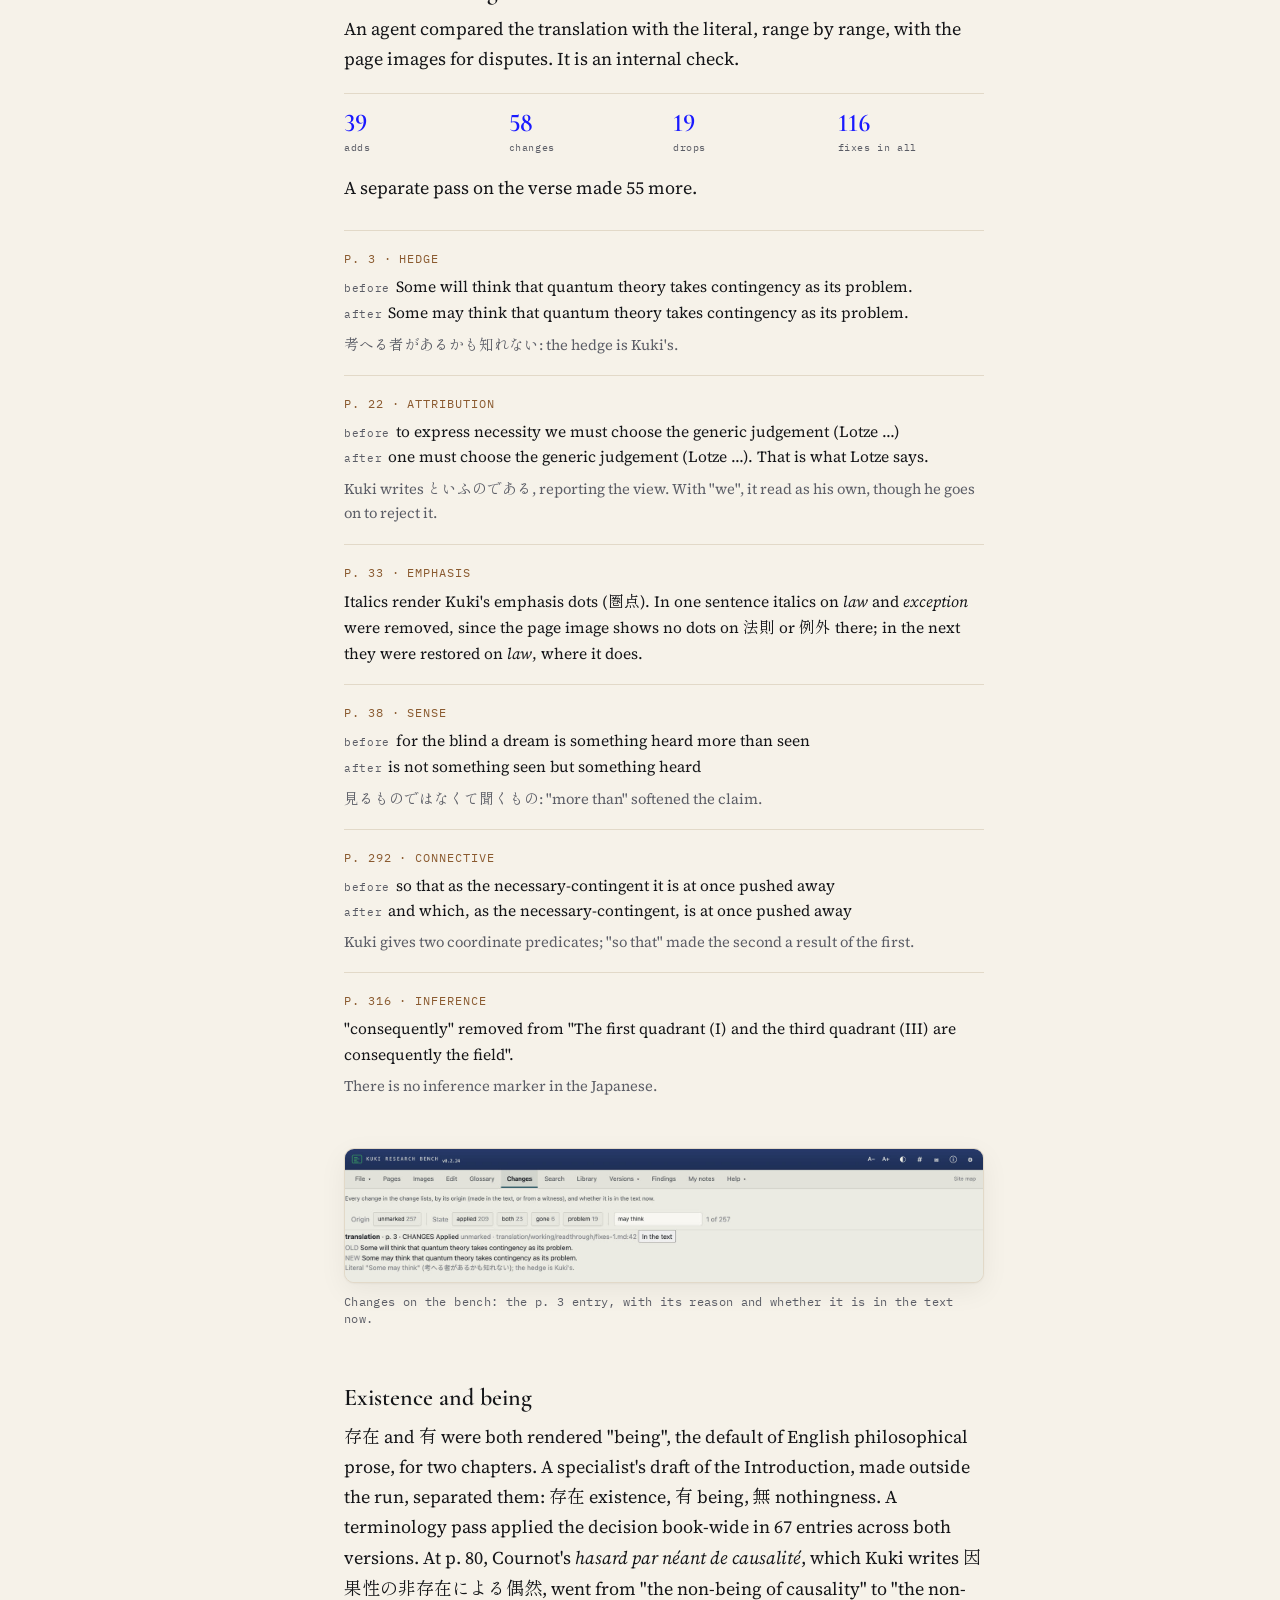
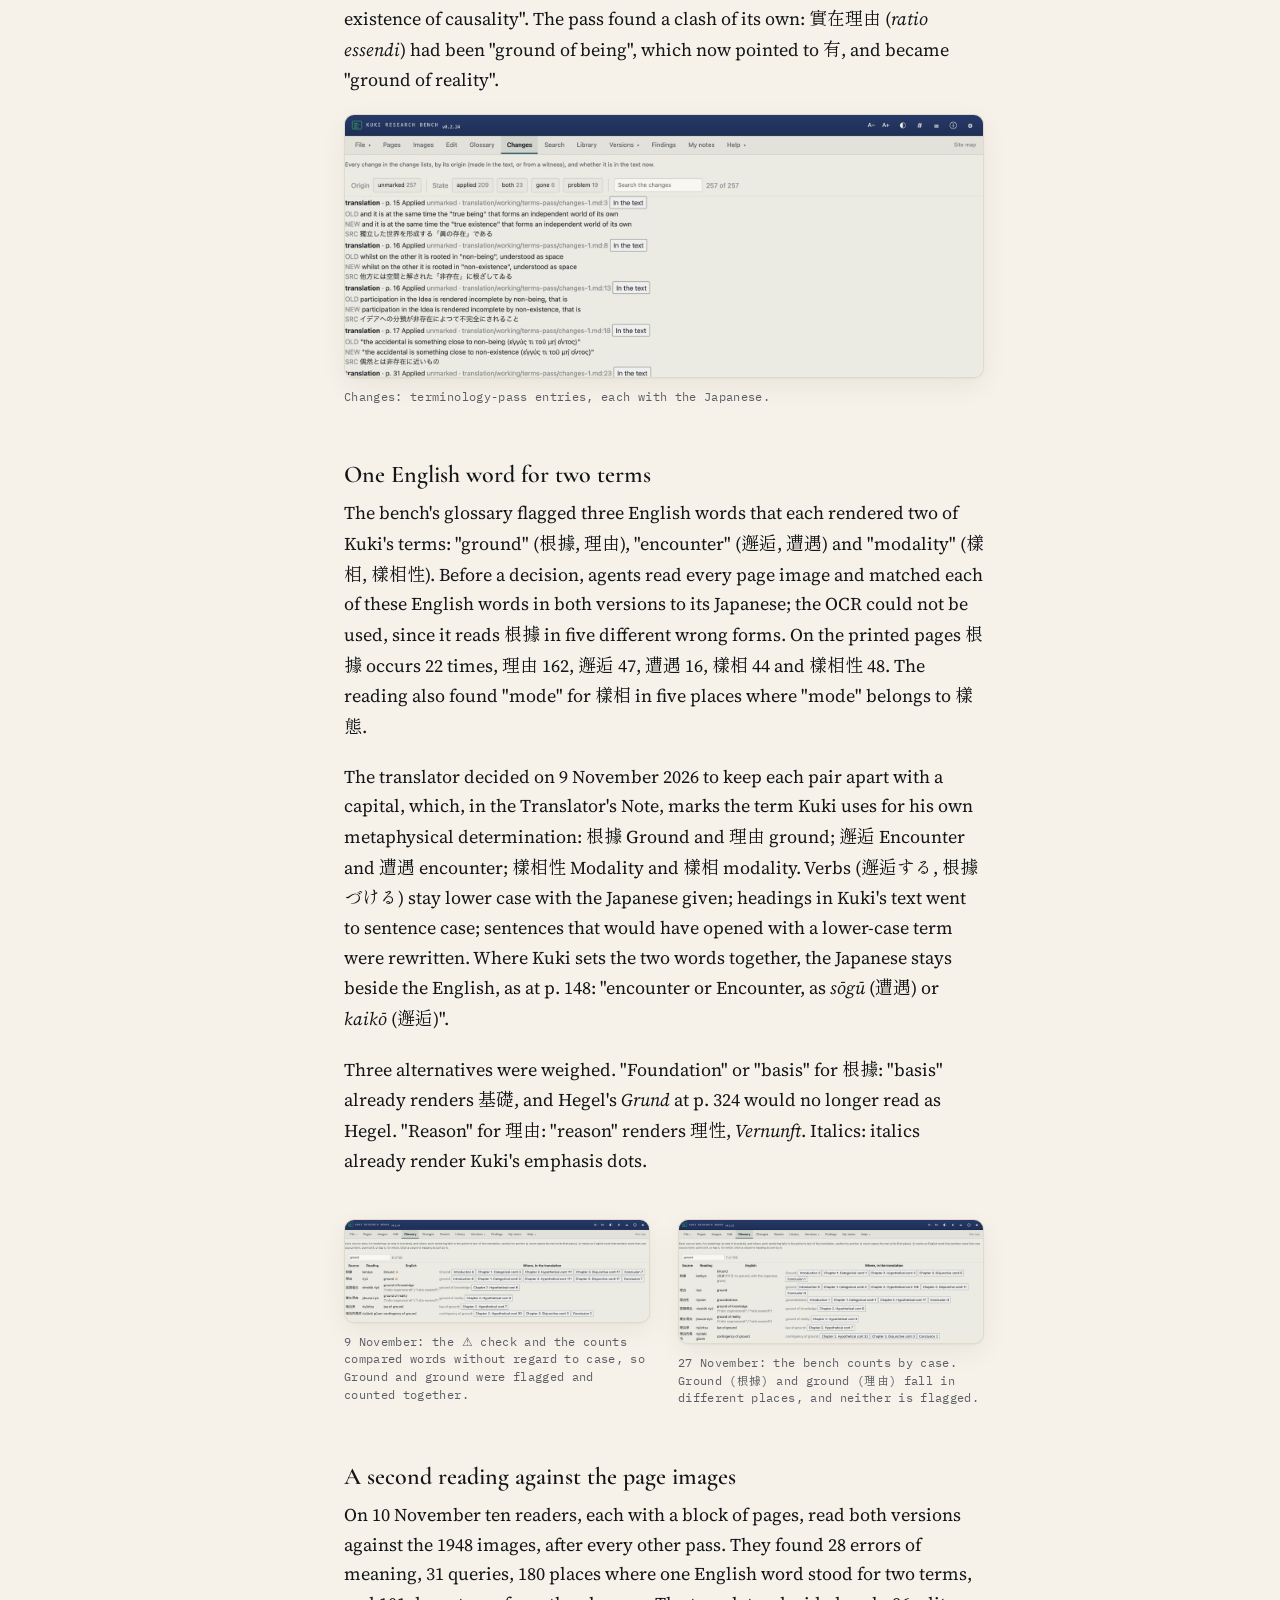
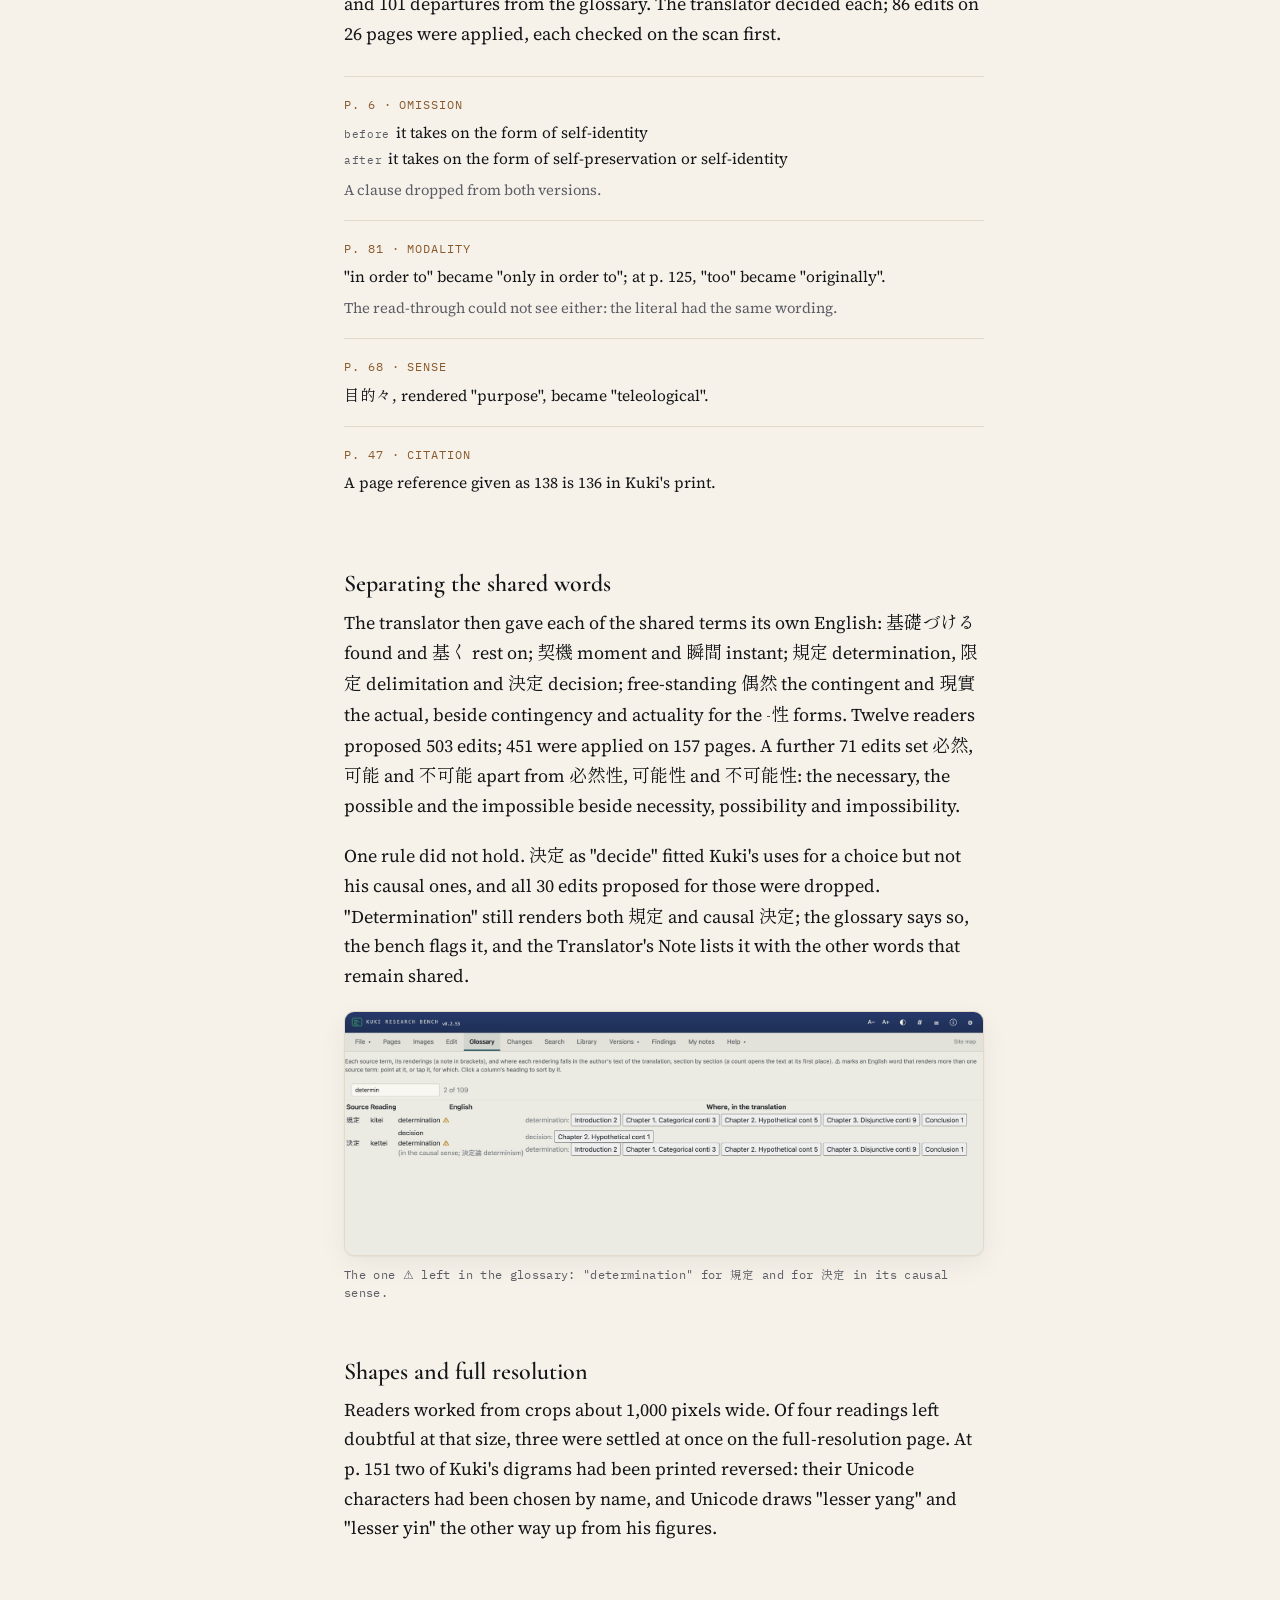
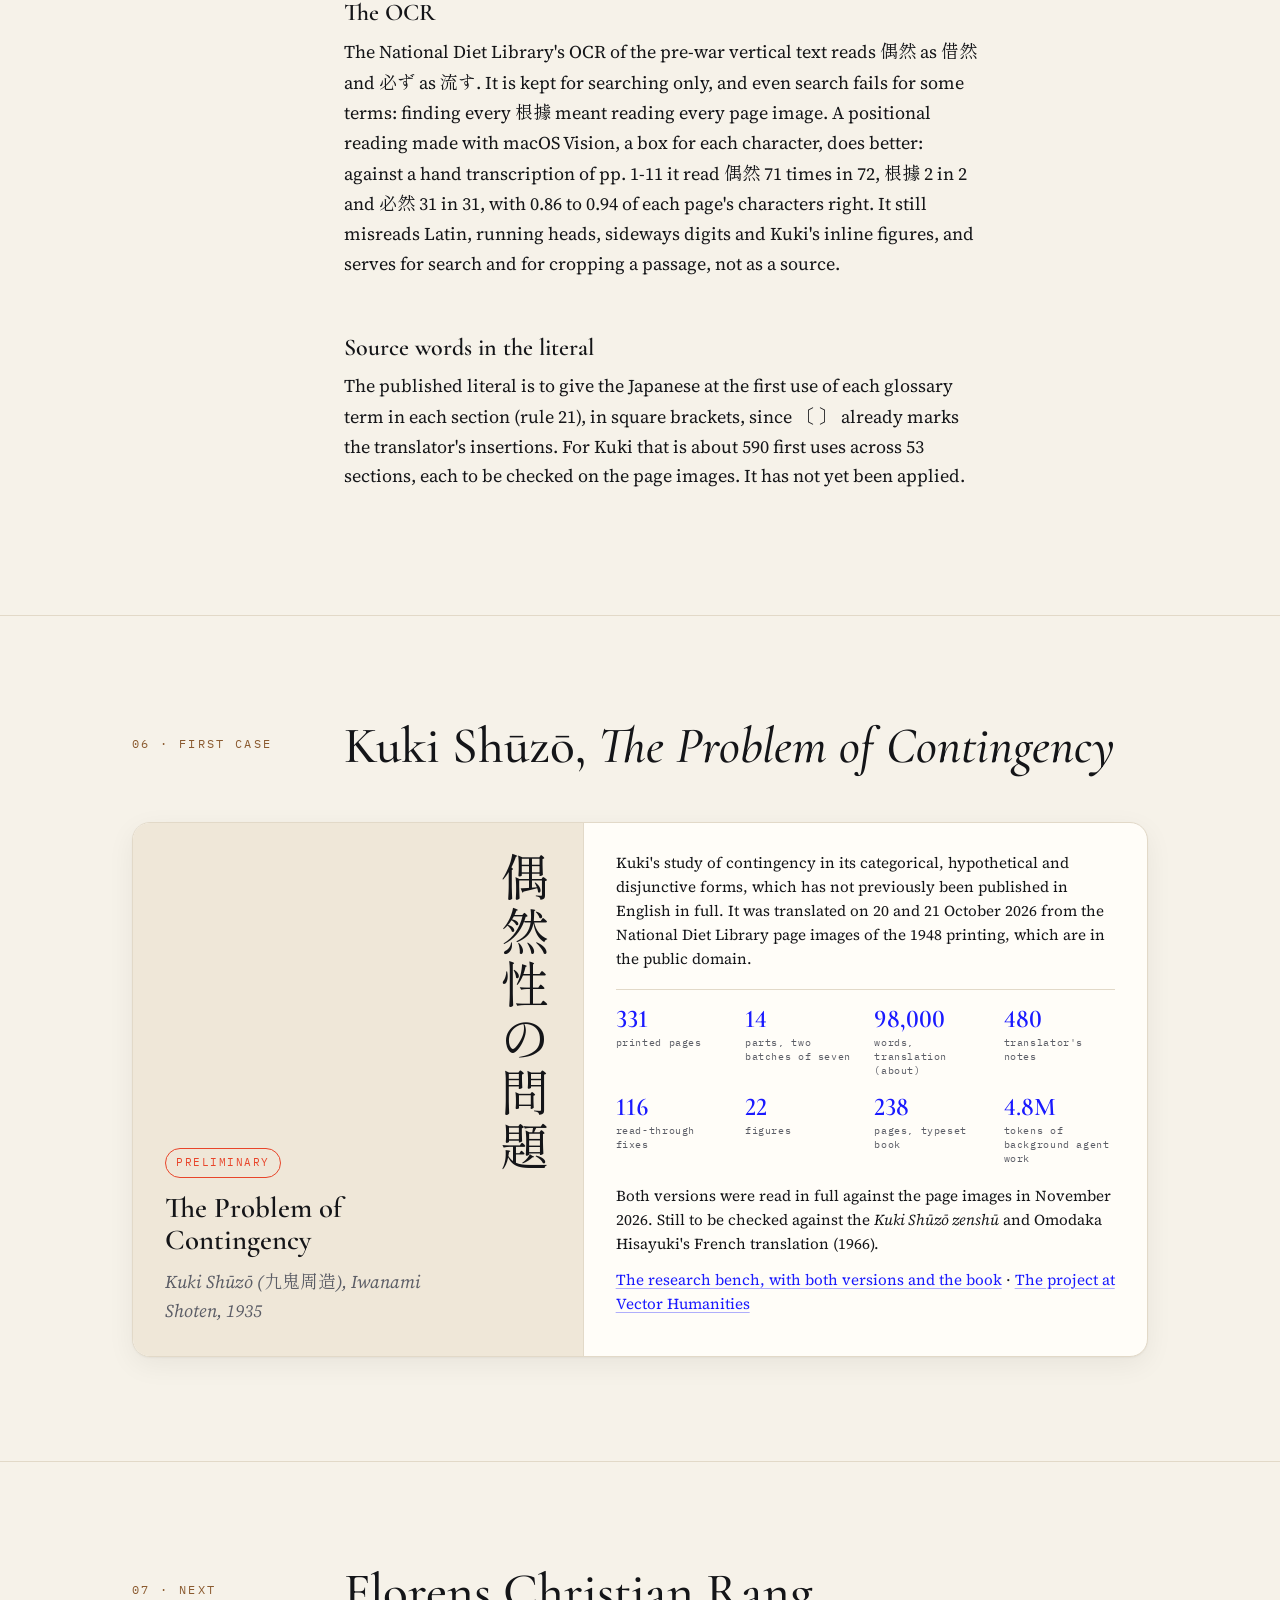
==== commit cfe4982c: "0.1.2: what the November revision of Kuki taught the method Rules 22-26: one English word for each s" ====
--- a/index.html
+++ b/index.html
@@ -90,7 +90,7 @@
         <li><b>Pilot and conventions</b><span>The coordinator translates an opening section closely. The register is approved on a sample page, core terms are fixed against the corpus, and footnotes, brackets, citation form and verse are decided once.</span><em class="decides">Translator decides: register, terms, conventions</em></li>
         <li><b>Brief and batches</b><span>A shared brief for each batch; parts of about ten spreads bounded by headings; six to eight agents at a time, each writing the literal version, then the translation, then notes for the editor.</span></li>
         <li><b>Merge and integrity checks</b><span>The coordinator merges the parts in order and runs scripted checks: page markers continuous, every note defined once, banned words absent, competing renderings of each term counted. Backups before every merge.</span></li>
-        <li><b>Checking passes</b><span>Terminology; translation against literal; comparison with passages quoted in published translations and scholarship; attributions; a concordance with the standard edition. Each pass returns a change list, and each change records its origin: an internal check the agents ran, or a witness (a reader with the source, an earlier translation, the translator's sample review).</span><em class="decides">Translator decides: disputed readings</em></li>
+        <li><b>Checking passes</b><span>Terminology; translation against literal; comparison with passages quoted in published translations and scholarship; attributions; a concordance with the standard edition; last, a reading of both versions against the page images. Each pass returns a change list, and each change records its origin: an internal check the agents ran, or a witness (a reader with the source, an earlier translation, the translator's sample review).</span><em class="decides">Translator decides: disputed readings</em></li>
         <li><b>Apparatus</b><span>A preface written from a sourced fact sheet; the Translator's Note; notes on translation choices; contents of the printing; concordance; index of persons and works; glossary; figures.</span><em class="decides">Translator decides: contents and scope</em></li>
         <li><b>Book</b><span>Handover to <a href="https://github.com/vector-humanities/vector-book">Vector Book</a> through a <code>book.toml</code> manifest: a typeset build from the first merged chapter on, design samples, a sweep for missing glyphs, covers. The book side sends faults back as numbered returns, answered item by item; a post-design check reads the typeset book against the translation, word by word; the text and the book are signed off separately.</span><em class="decides">Translator decides: design and sign-off</em></li>
       </ol>
@@ -117,6 +117,9 @@
         <li><b>Decide conventions once</b><span>Footnotes or inline glosses, brackets, citation form and verse each changed during the first run, and each change was retrofitted across finished chapters.</span></li>
         <li><b>Scripts check everyone</b><span>A pattern in the coordinator's own merge script folded footnote definitions into paragraphs, and banned words came from the coordinator as well as the agents.</span></li>
         <li><b>Publish the literal version</b><span>Two Japanese terms were both rendered "being" for two chapters and the translation read smoothly; only a reader with the source found the drift. The literal is now published as a file with the translation, with the source word at the first use of each glossary term.</span></li>
+        <li><b>One English word for each term</b><span>A reading of every page found 180 places where one English word stood for two of Kuki's terms, among them "ground", "encounter", "moment" and "determination". Separating them took over 700 edits. Each glossary term now gets its own English word before the first batch, and the check reports any word the glossary gives twice.</span></li>
+        <li><b>Read both versions against the images last</b><span>The read-through compares the translation with the literal, so it cannot see a fault the two share. Ten readers working page by page from the images after every other pass found 28 errors of meaning.</span></li>
+        <li><b>Settle doubts at full resolution</b><span>Three of four readings left doubtful on reader crops were settled at once on the full-resolution page. Two of Kuki's digrams had been printed upside down because their Unicode characters were chosen by name, not by shape.</span></li>
         <li><b>Build the book from the first chapter</b><span>Tables that could not break across pages, notes lost from captions and missing glyphs all surfaced at the end.</span></li>
       </ol>
       <p class="src-link"><a href="https://github.com/vector-humanities/vector-translation/blob/main/method/rules.md">method/rules.md</a></p>
@@ -169,7 +172,7 @@
           <p>Five scripts in the Python standard library, run by the coordinator.</p>
           <dl>
             <dt>vt_apply.py</dt><dd>Applies change lists. Each OLD must match its file exactly once; a dry run reports the matches, by origin (internal checks or witnesses), before anything is written.</dd>
-            <dt>vt_check.py</dt><dd>Page markers continuous, footnotes paired, dashes and banned words, competing renderings of each term in <code>glossary.csv</code>.</dd>
+            <dt>vt_check.py</dt><dd>Page markers continuous, footnotes paired, dashes and banned words, competing renderings of each term in <code>glossary.csv</code>, and any English word the glossary gives for two terms; renderings that differ only by case are counted apart.</dd>
             <dt>vt_assemble.py</dt><dd>Joins section files, front matter and back matter into the master files, dropping working notes.</dd>
             <dt>vt_corpus.py</dt><dd>Merges the corpus term tables and reports each term's attested renderings, with their sources, against the glossary.</dd>
             <dt>vt_bookcheck.py</dt><dd>Post-design check: the typeset book against the translation's own text, every word, note and heading, with each difference located.</dd>
@@ -243,10 +246,30 @@
         <p>The bench's glossary flagged three English words that each rendered two of Kuki's terms: "ground" (<span class="jp-inline">根據</span>, <span class="jp-inline">理由</span>), "encounter" (<span class="jp-inline">邂逅</span>, <span class="jp-inline">遭遇</span>) and "modality" (<span class="jp-inline">樣相</span>, <span class="jp-inline">樣相性</span>). Before a decision, agents read every page image and matched each of these English words in both versions to its Japanese; the OCR could not be used, since it reads <span class="jp-inline">根據</span> in five different wrong forms. On the printed pages <span class="jp-inline">根據</span> occurs 22 times, <span class="jp-inline">理由</span> 162, <span class="jp-inline">邂逅</span> 47, <span class="jp-inline">遭遇</span> 16, <span class="jp-inline">樣相</span> 44 and <span class="jp-inline">樣相性</span> 48. The reading also found "mode" for <span class="jp-inline">樣相</span> in five places where "mode" belongs to <span class="jp-inline">樣態</span>.</p>
         <p>The translator decided on 9 November 2026 to keep each pair apart with a capital, which, in the Translator's Note, marks the term Kuki uses for his own metaphysical determination: <span class="jp-inline">根據</span> Ground and <span class="jp-inline">理由</span> ground; <span class="jp-inline">邂逅</span> Encounter and <span class="jp-inline">遭遇</span> encounter; <span class="jp-inline">樣相性</span> Modality and <span class="jp-inline">樣相</span> modality. Verbs (<span class="jp-inline">邂逅する</span>, <span class="jp-inline">根據づける</span>) stay lower case with the Japanese given; headings in Kuki's text went to sentence case; sentences that would have opened with a lower-case term were rewritten. Where Kuki sets the two words together, the Japanese stays beside the English, as at p. 148: "encounter or Encounter, as <i>sōgū</i> (<span class="jp-inline">遭遇</span>) or <i>kaikō</i> (<span class="jp-inline">邂逅</span>)".</p>
         <p>Three alternatives were weighed. "Foundation" or "basis" for <span class="jp-inline">根據</span>: "basis" already renders <span class="jp-inline">基礎</span>, and Hegel's <i>Grund</i> at p. 324 would no longer read as Hegel. "Reason" for <span class="jp-inline">理由</span>: "reason" renders <span class="jp-inline">理性</span>, <i>Vernunft</i>. Italics: italics already render Kuki's emphasis dots.</p>
-        <figure class="shot reveal"><img src="assets/shots/kuki-bench-glossary.jpg" alt="The bench's Glossary filtered for ground: Ground for 根據 and ground for 理由, both flagged, with the same counts per section" loading="lazy" width="1600" height="533"><figcaption>Glossary, filtered for "ground". The ⚠ check and the counts compare words without regard to case, so Ground and ground are still flagged and counted together; Bench Kit has been asked to tell them apart.</figcaption></figure>
+        <div class="shots">
+          <figure class="shot reveal"><img src="assets/shots/kuki-bench-glossary.jpg" alt="The bench's Glossary on 9 November, filtered for ground: Ground and ground both flagged, with the same counts per section" loading="lazy" width="1600" height="533"><figcaption>9 November: the ⚠ check and the counts compared words without regard to case, so Ground and ground were flagged and counted together.</figcaption></figure>
+          <figure class="shot reveal"><img src="assets/shots/kuki-bench-glossary-case.jpg" alt="The bench's Glossary on 27 November, filtered for ground: Ground and ground unflagged, with separate counts per section" loading="lazy" width="1600" height="644"><figcaption>27 November: the bench counts by case. Ground (<span class="jp-inline">根據</span>) and ground (<span class="jp-inline">理由</span>) fall in different places, and neither is flagged.</figcaption></figure>
+        </div>
+
+        <h3>A second reading against the page images</h3>
+        <p>On 10 November ten readers, each with a block of pages, read both versions against the 1948 images, after every other pass. They found 28 errors of meaning, 31 queries, 180 places where one English word stood for two terms, and 101 departures from the glossary. The translator decided each; 86 edits on 26 pages were applied, each checked on the scan first.</p>
+        <ul class="edits">
+          <li><span class="loc">p. 6 · omission</span><span class="lbl">before</span>it takes on the form of self-identity<br><span class="lbl">after</span>it takes on the form of self-preservation or self-identity<span class="why">A clause dropped from both versions.</span></li>
+          <li><span class="loc">p. 81 · modality</span>"in order to" became "only in order to"; at p. 125, "too" became "originally".<span class="why">The read-through could not see either: the literal had the same wording.</span></li>
+          <li><span class="loc">p. 68 · sense</span><span class="jp-inline">目的々</span>, rendered "purpose", became "teleological".</li>
+          <li><span class="loc">p. 47 · citation</span>A page reference given as 138 is 136 in Kuki's print.</li>
+        </ul>
+
+        <h3>Separating the shared words</h3>
+        <p>The translator then gave each of the shared terms its own English: <span class="jp-inline">基礎づける</span> found and <span class="jp-inline">基く</span> rest on; <span class="jp-inline">契機</span> moment and <span class="jp-inline">瞬間</span> instant; <span class="jp-inline">規定</span> determination, <span class="jp-inline">限定</span> delimitation and <span class="jp-inline">決定</span> decision; free-standing <span class="jp-inline">偶然</span> the contingent and <span class="jp-inline">現實</span> the actual, beside contingency and actuality for the <span class="jp-inline">-性</span> forms. Twelve readers proposed 503 edits; 451 were applied on 157 pages. A further 71 edits set <span class="jp-inline">必然</span>, <span class="jp-inline">可能</span> and <span class="jp-inline">不可能</span> apart from <span class="jp-inline">必然性</span>, <span class="jp-inline">可能性</span> and <span class="jp-inline">不可能性</span>: the necessary, the possible and the impossible beside necessity, possibility and impossibility.</p>
+        <p>One rule did not hold. <span class="jp-inline">決定</span> as "decide" fitted Kuki's uses for a choice but not his causal ones, and all 30 edits proposed for those were dropped. "Determination" still renders both <span class="jp-inline">規定</span> and causal <span class="jp-inline">決定</span>; the glossary says so, the bench flags it, and the Translator's Note lists it with the other words that remain shared.</p>
+        <figure class="shot reveal"><img src="assets/shots/kuki-bench-glossary-determ.jpg" alt="The bench's Glossary filtered for determin: determination flagged for both 規定 and 決定" loading="lazy" width="1600" height="611"><figcaption>The one ⚠ left in the glossary: "determination" for <span class="jp-inline">規定</span> and for <span class="jp-inline">決定</span> in its causal sense.</figcaption></figure>
+
+        <h3>Shapes and full resolution</h3>
+        <p>Readers worked from crops about 1,000 pixels wide. Of four readings left doubtful at that size, three were settled at once on the full-resolution page. At p. 151 two of Kuki's digrams had been printed reversed: their Unicode characters had been chosen by name, and Unicode draws "lesser yang" and "lesser yin" the other way up from his figures.</p>
 
         <h3>The OCR</h3>
-        <p>The National Diet Library's OCR of the pre-war vertical text reads <span class="jp-inline">偶然</span> as <span class="jp-inline">借然</span> and <span class="jp-inline">必ず</span> as <span class="jp-inline">流す</span>. It is kept for searching only, and even search fails for some terms: finding every <span class="jp-inline">根據</span> meant reading every page image.</p>
+        <p>The National Diet Library's OCR of the pre-war vertical text reads <span class="jp-inline">偶然</span> as <span class="jp-inline">借然</span> and <span class="jp-inline">必ず</span> as <span class="jp-inline">流す</span>. It is kept for searching only, and even search fails for some terms: finding every <span class="jp-inline">根據</span> meant reading every page image. A positional reading made with macOS Vision, a box for each character, does better: against a hand transcription of pp. 1-11 it read <span class="jp-inline">偶然</span> 71 times in 72, <span class="jp-inline">根據</span> 2 in 2 and <span class="jp-inline">必然</span> 31 in 31, with 0.86 to 0.94 of each page's characters right. It still misreads Latin, running heads, sideways digits and Kuki's inline figures, and serves for search and for cropping a passage, not as a source.</p>
 
         <h3>Source words in the literal</h3>
         <p>The published literal is to give the Japanese at the first use of each glossary term in each section (rule 21), in square brackets, since <span class="jp-inline">〔 〕</span> already marks the translator's insertions. For Kuki that is about 590 first uses across 53 sections, each to be checked on the page images. It has not yet been applied.</p>
@@ -274,15 +297,15 @@
           <div class="stats">
             <div><b>331</b><span>printed pages</span></div>
             <div><b>14</b><span>parts, two batches of seven</span></div>
-            <div><b>96,000</b><span>words, translation (about)</span></div>
-            <div><b>470</b><span>translator's notes (about)</span></div>
+            <div><b>98,000</b><span>words, translation (about)</span></div>
+            <div><b>480</b><span>translator's notes</span></div>
             <div><b>116</b><span>read-through fixes</span></div>
             <div><b>22</b><span>figures</span></div>
-            <div><b>250</b><span>pages, typeset book</span></div>
+            <div><b>238</b><span>pages, typeset book</span></div>
             <div><b>4.8M</b><span>tokens of background agent work</span></div>
           </div>
-          <p>To be checked against the <i>Kuki Shūzō zenshū</i> and Omodaka Hisayuki's French translation (1966).</p>
-          <p><a href="https://vector-humanities.github.io/kuki-bench/">The research bench</a> · <a href="https://vector-humanities.github.io/#projects">The project at Vector Humanities</a></p>
+          <p>Both versions were read in full against the page images in November 2026. Still to be checked against the <i>Kuki Shūzō zenshū</i> and Omodaka Hisayuki's French translation (1966).</p>
+          <p><a href="https://vector-humanities.github.io/kuki-bench/">The research bench, with both versions and the book</a> · <a href="https://vector-humanities.github.io/#projects">The project at Vector Humanities</a></p>
         </div>
       </article>
     </div>
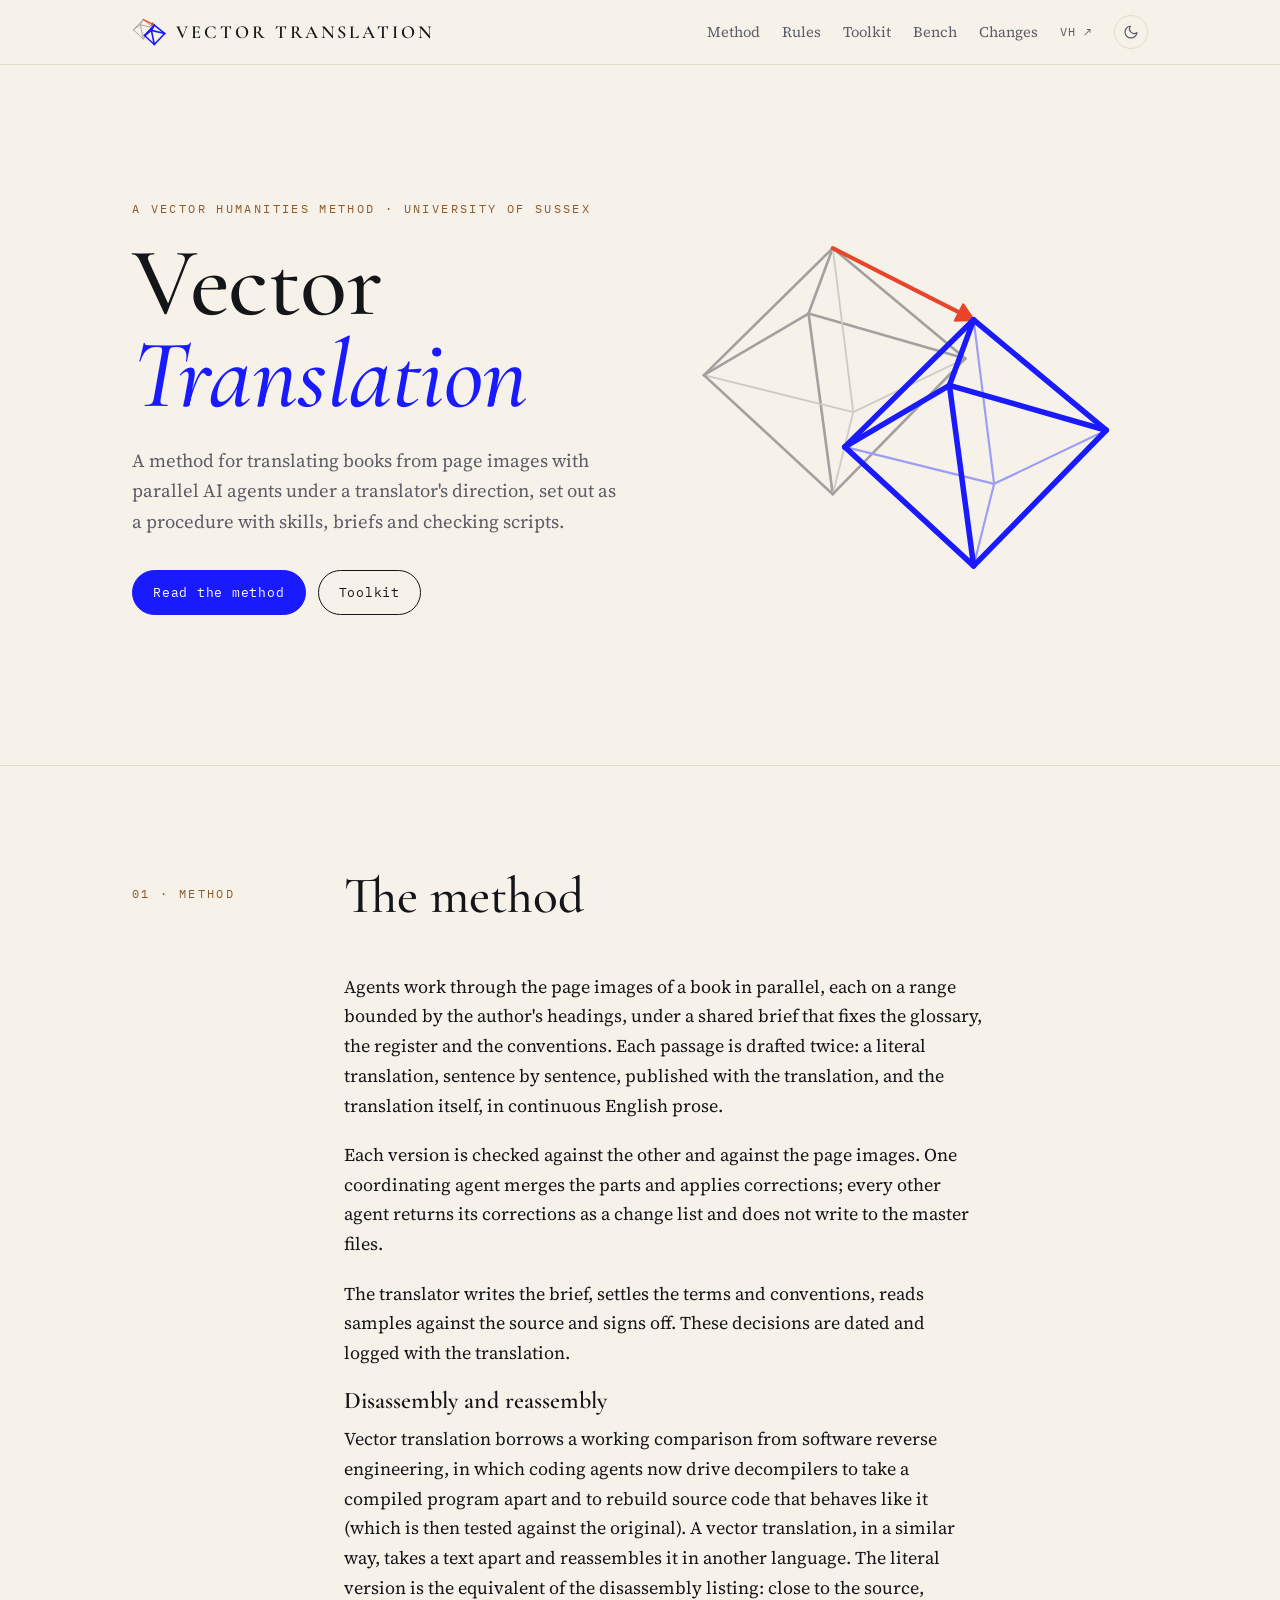
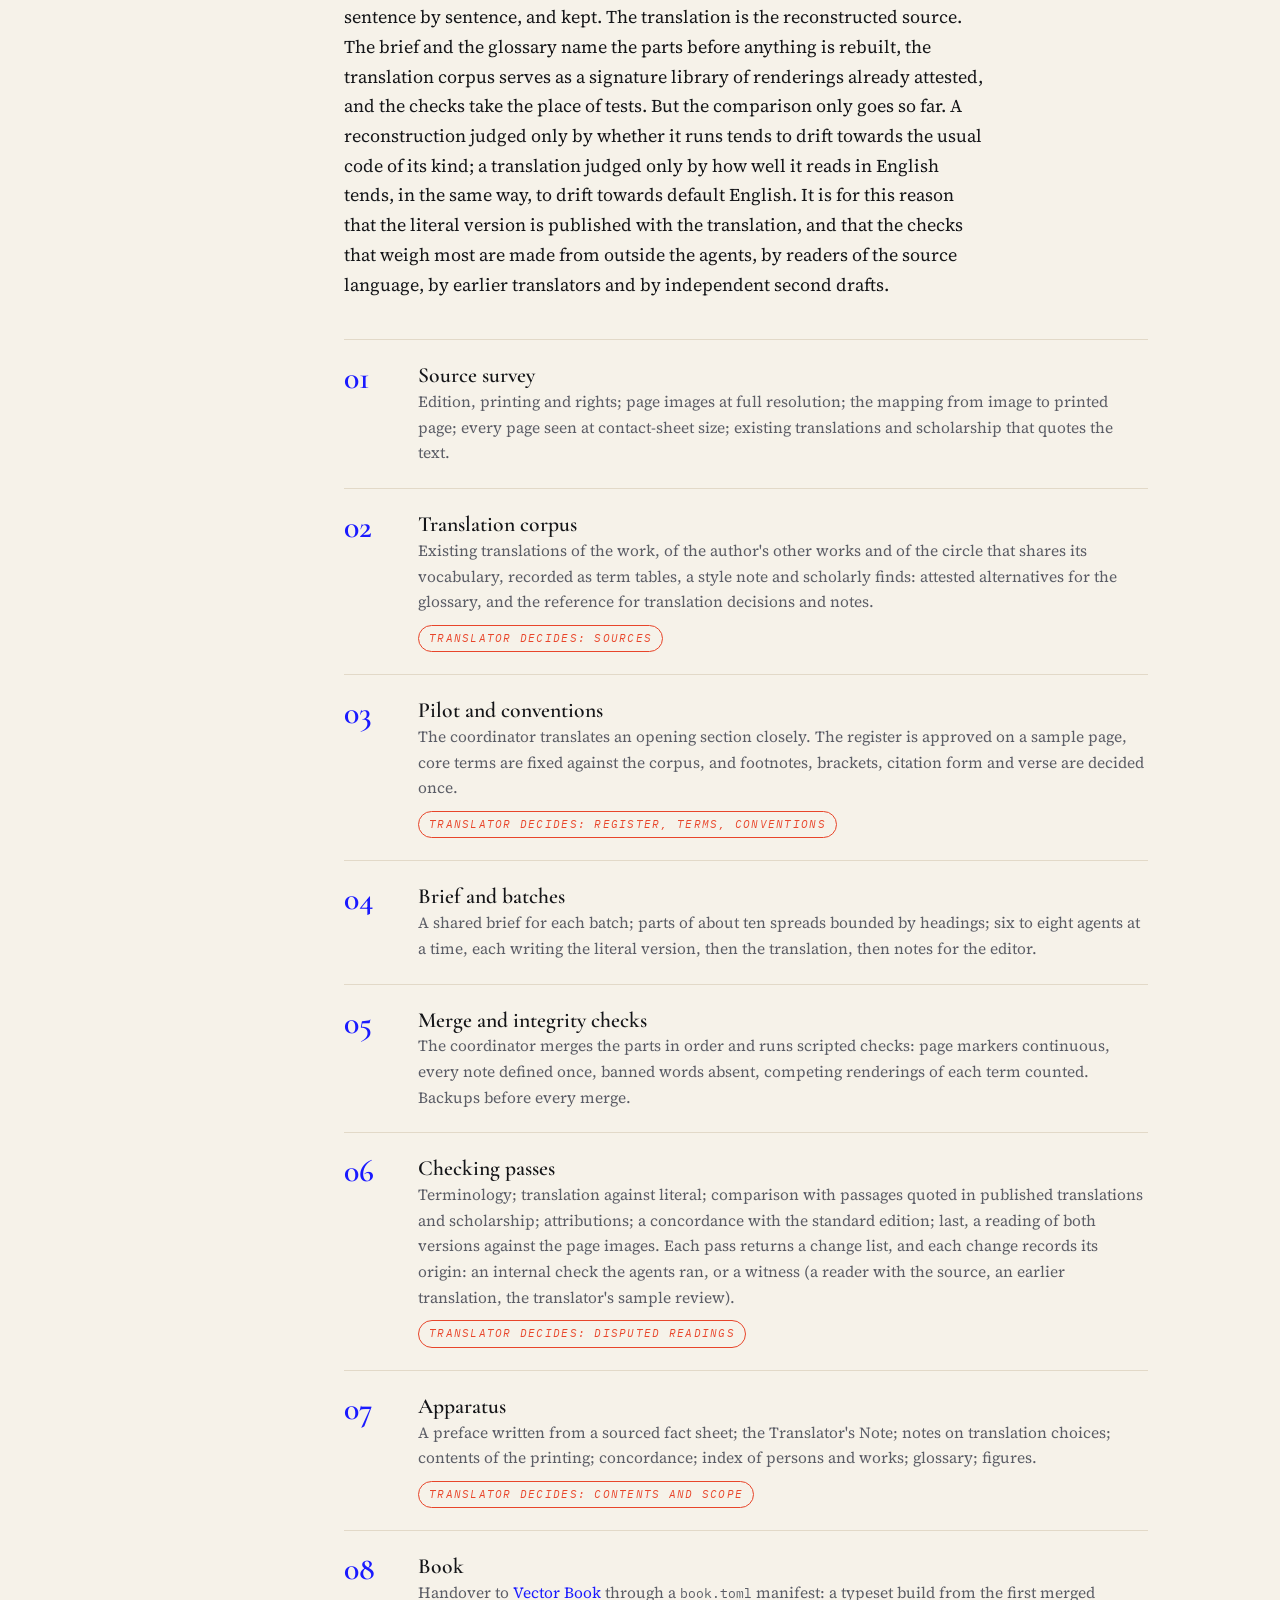
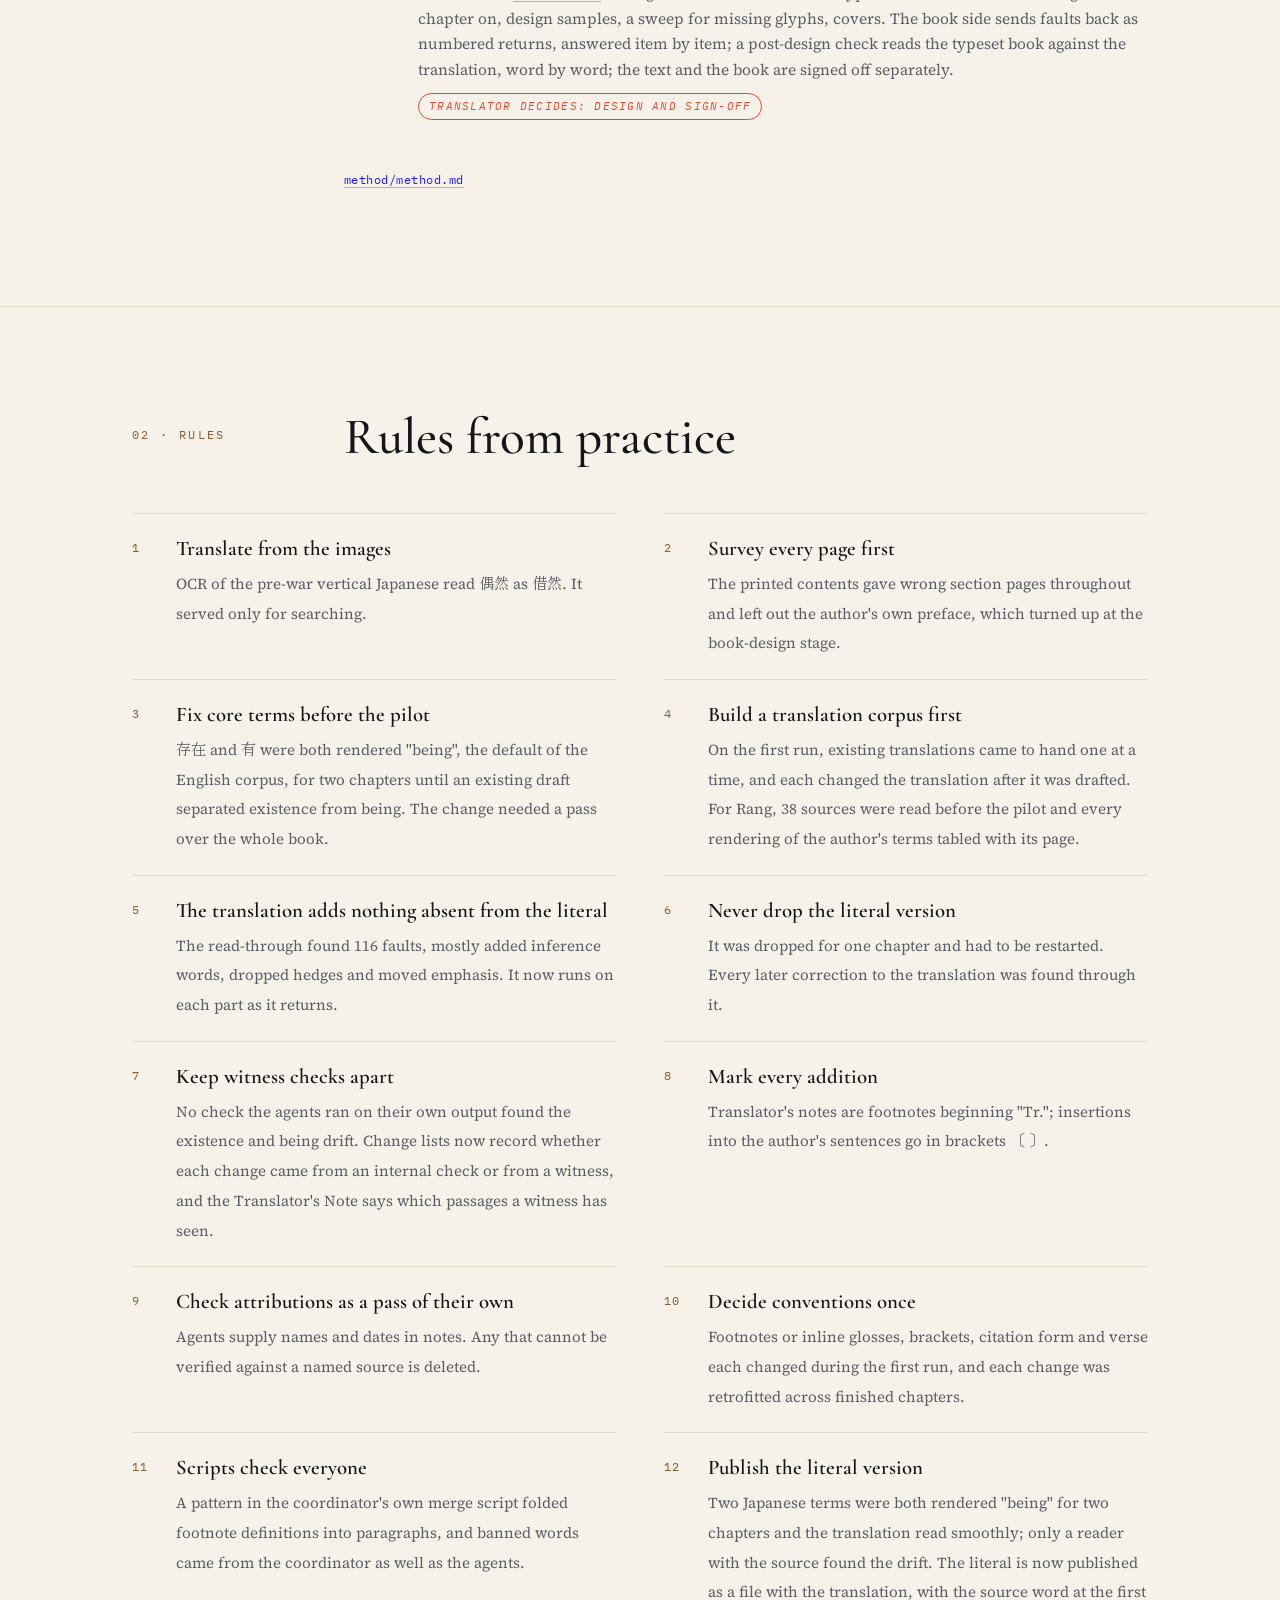
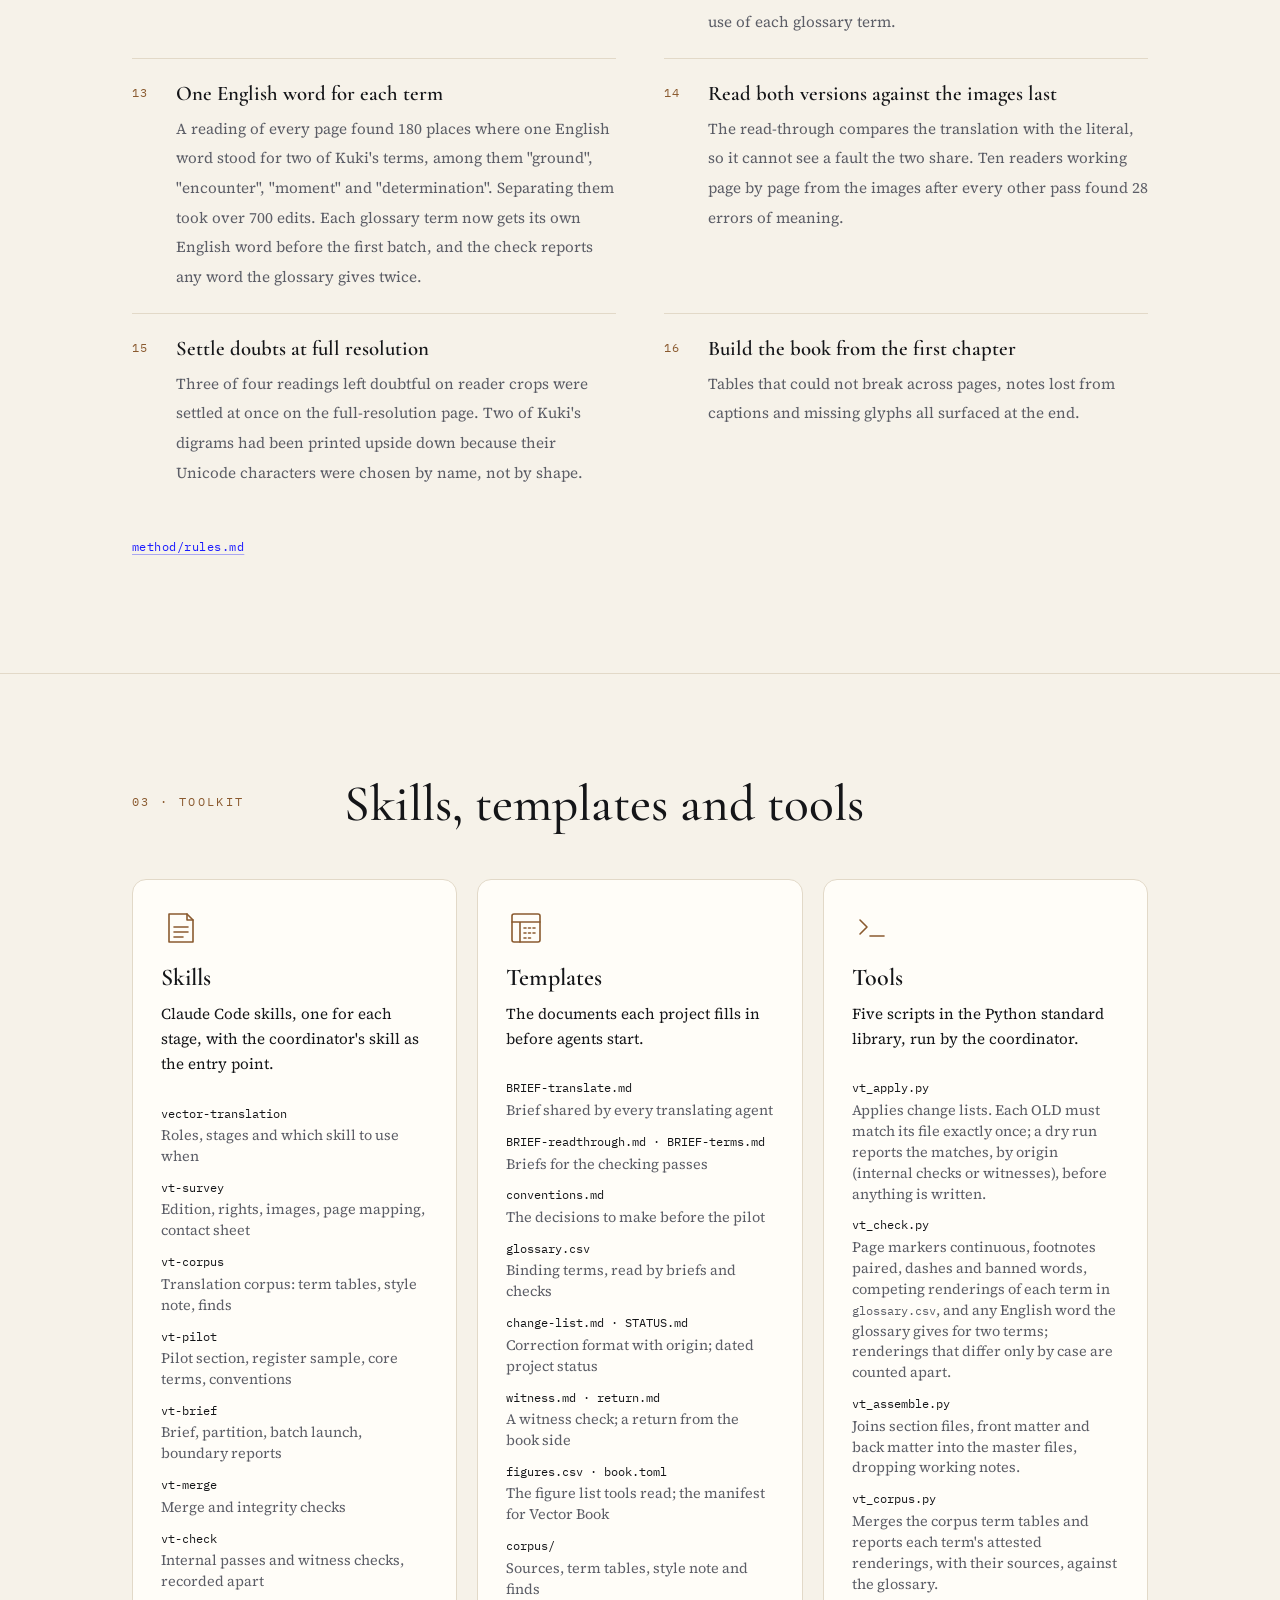
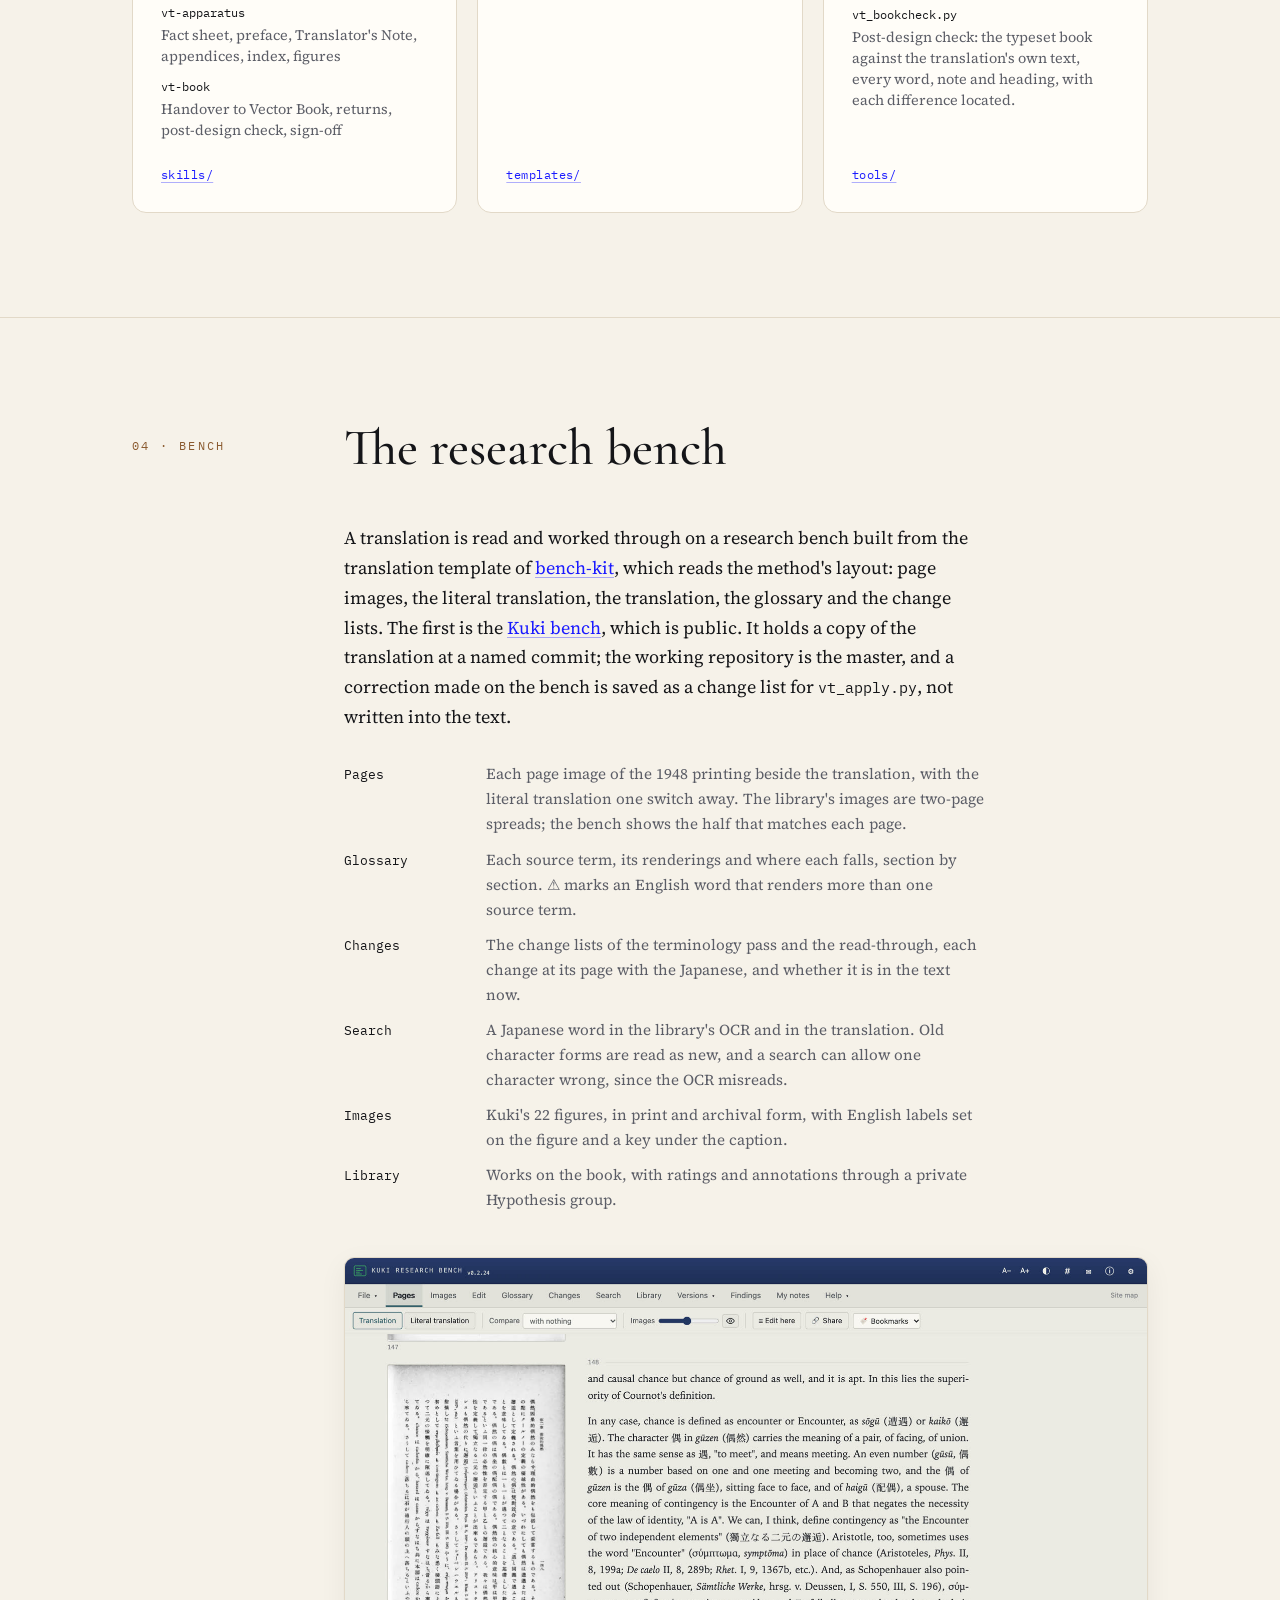
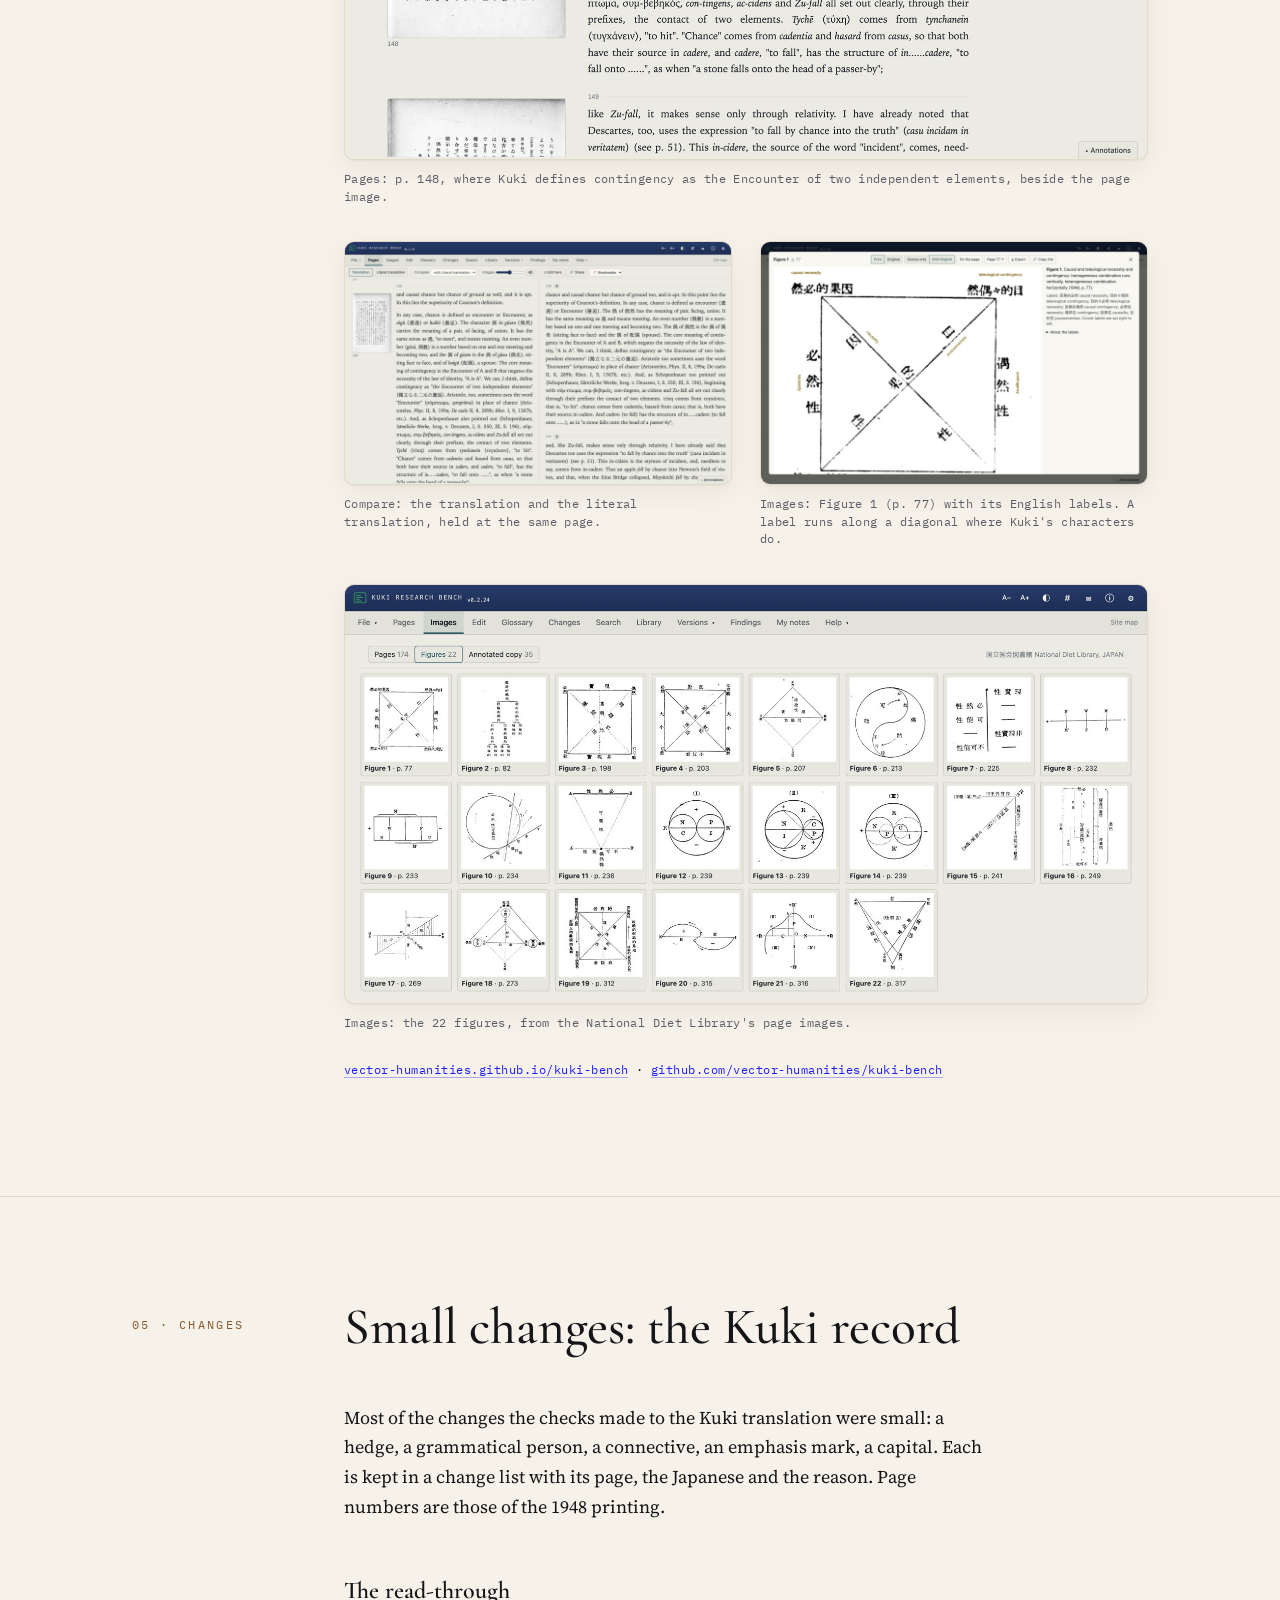
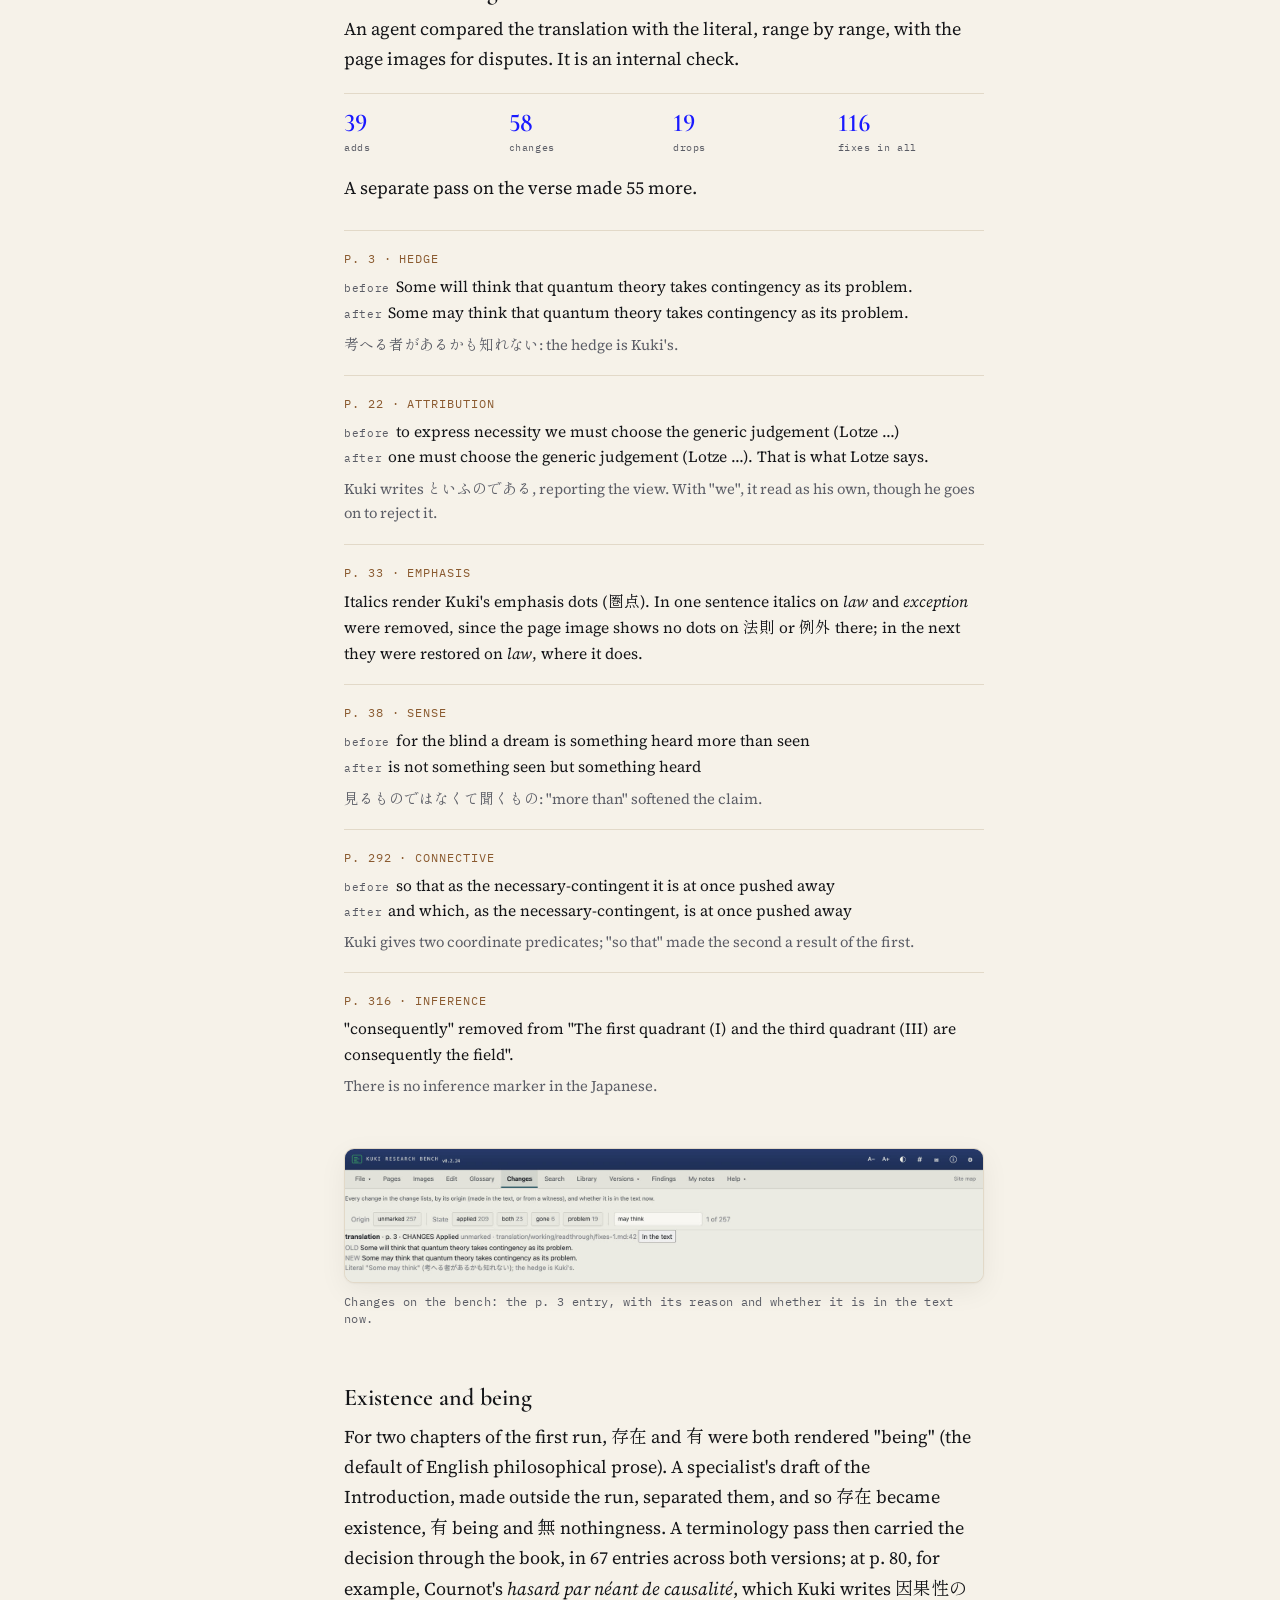
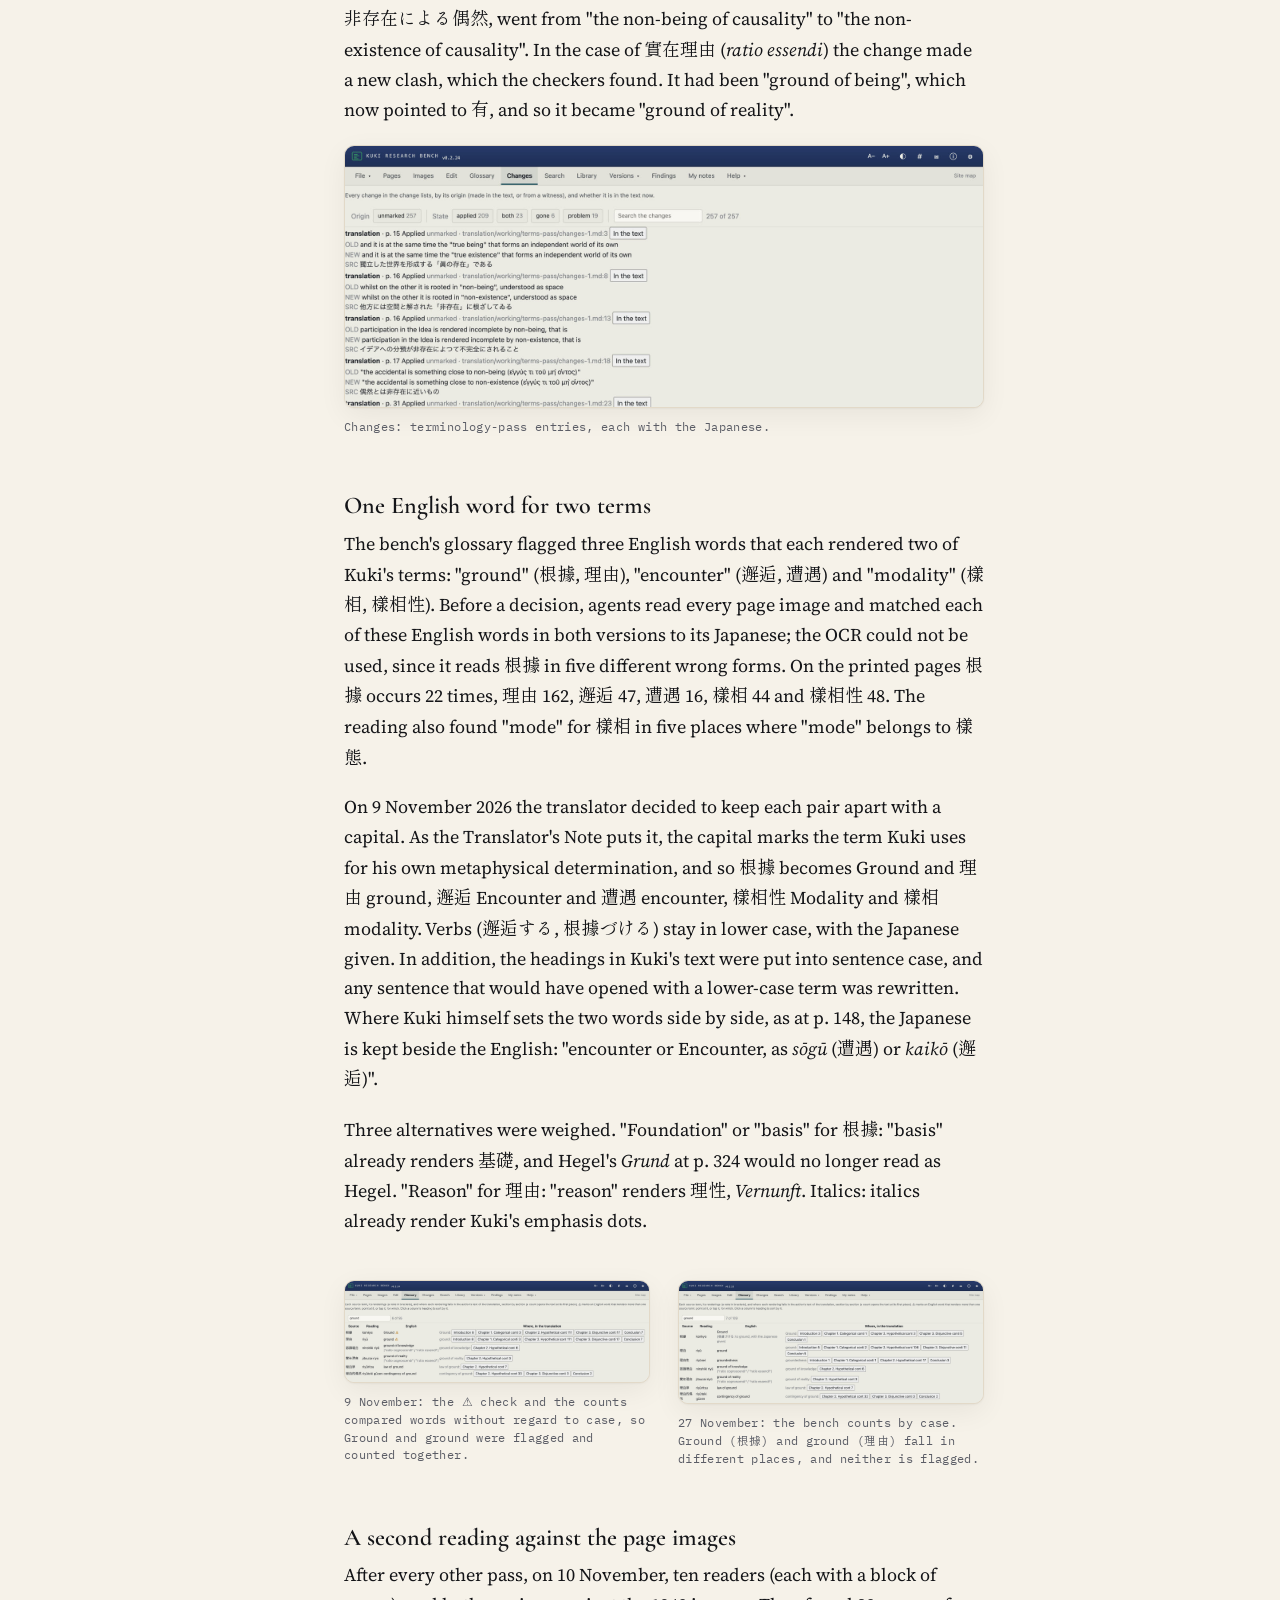
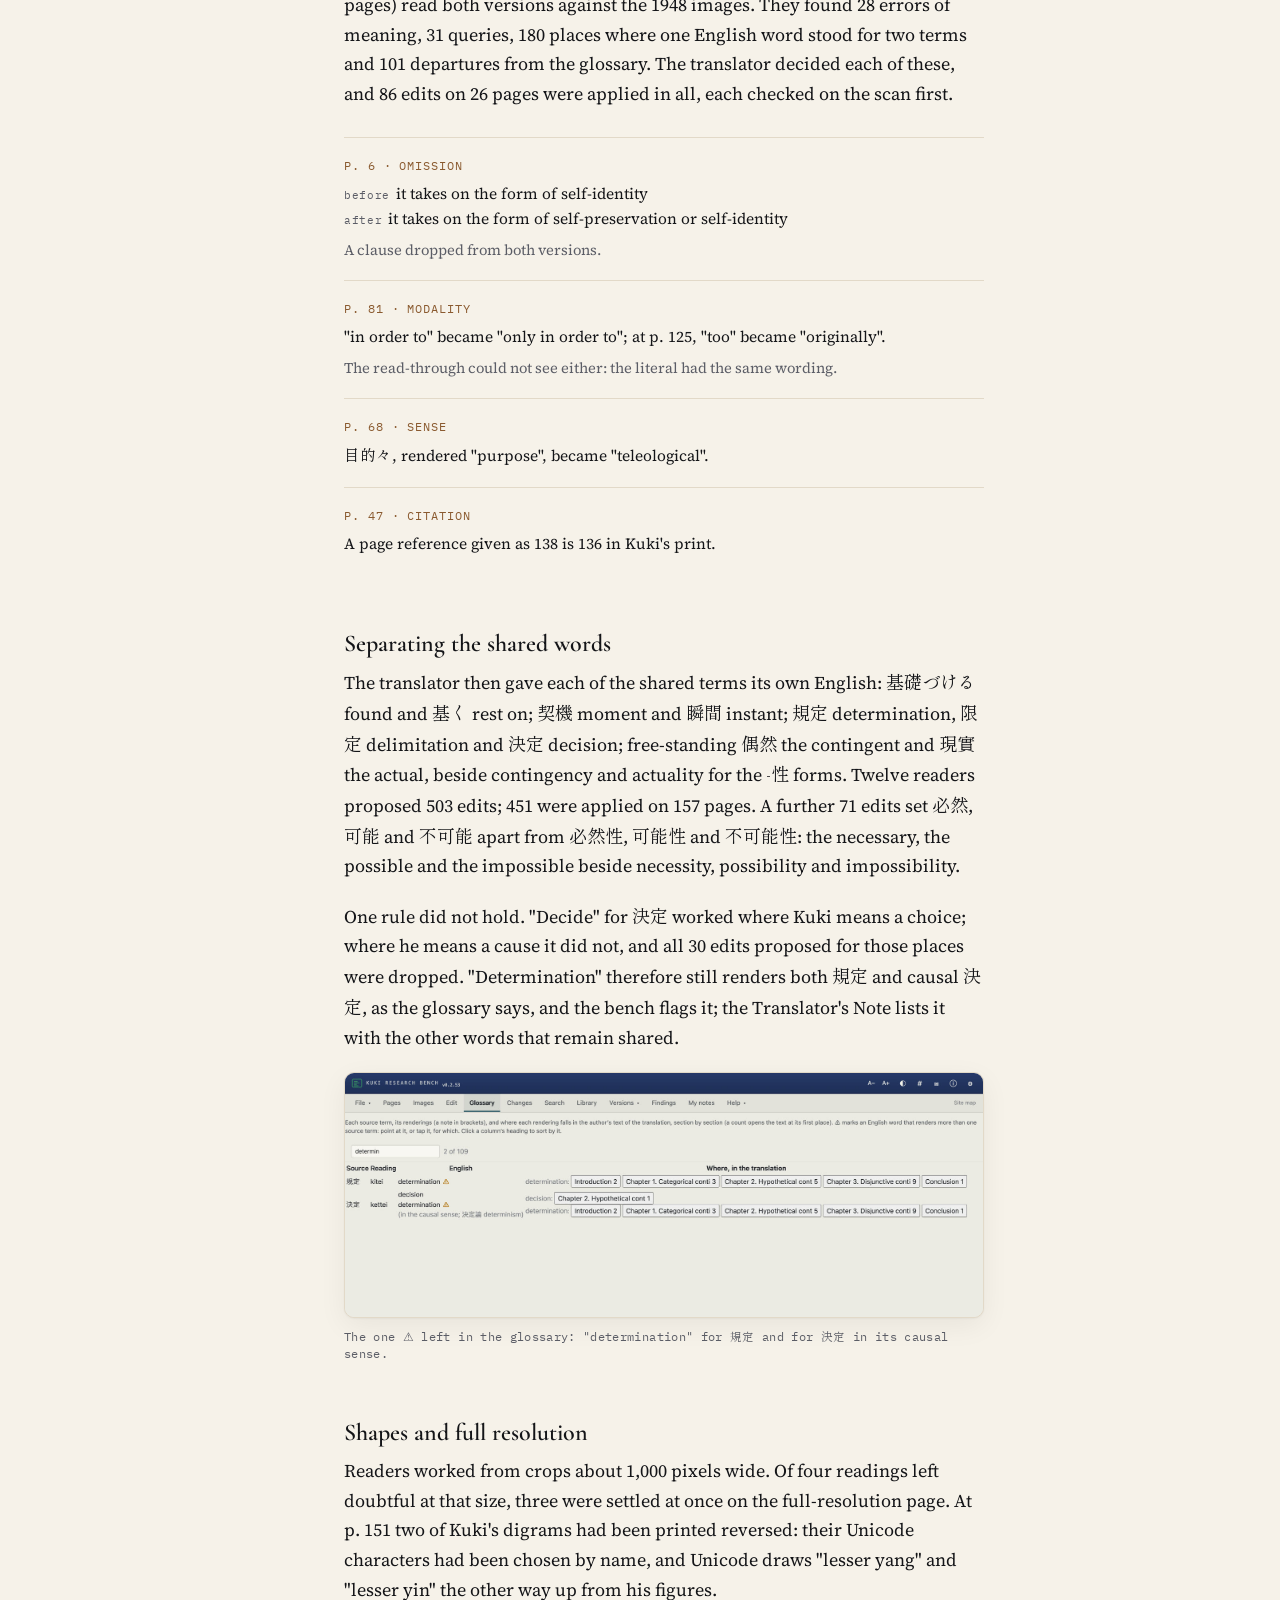
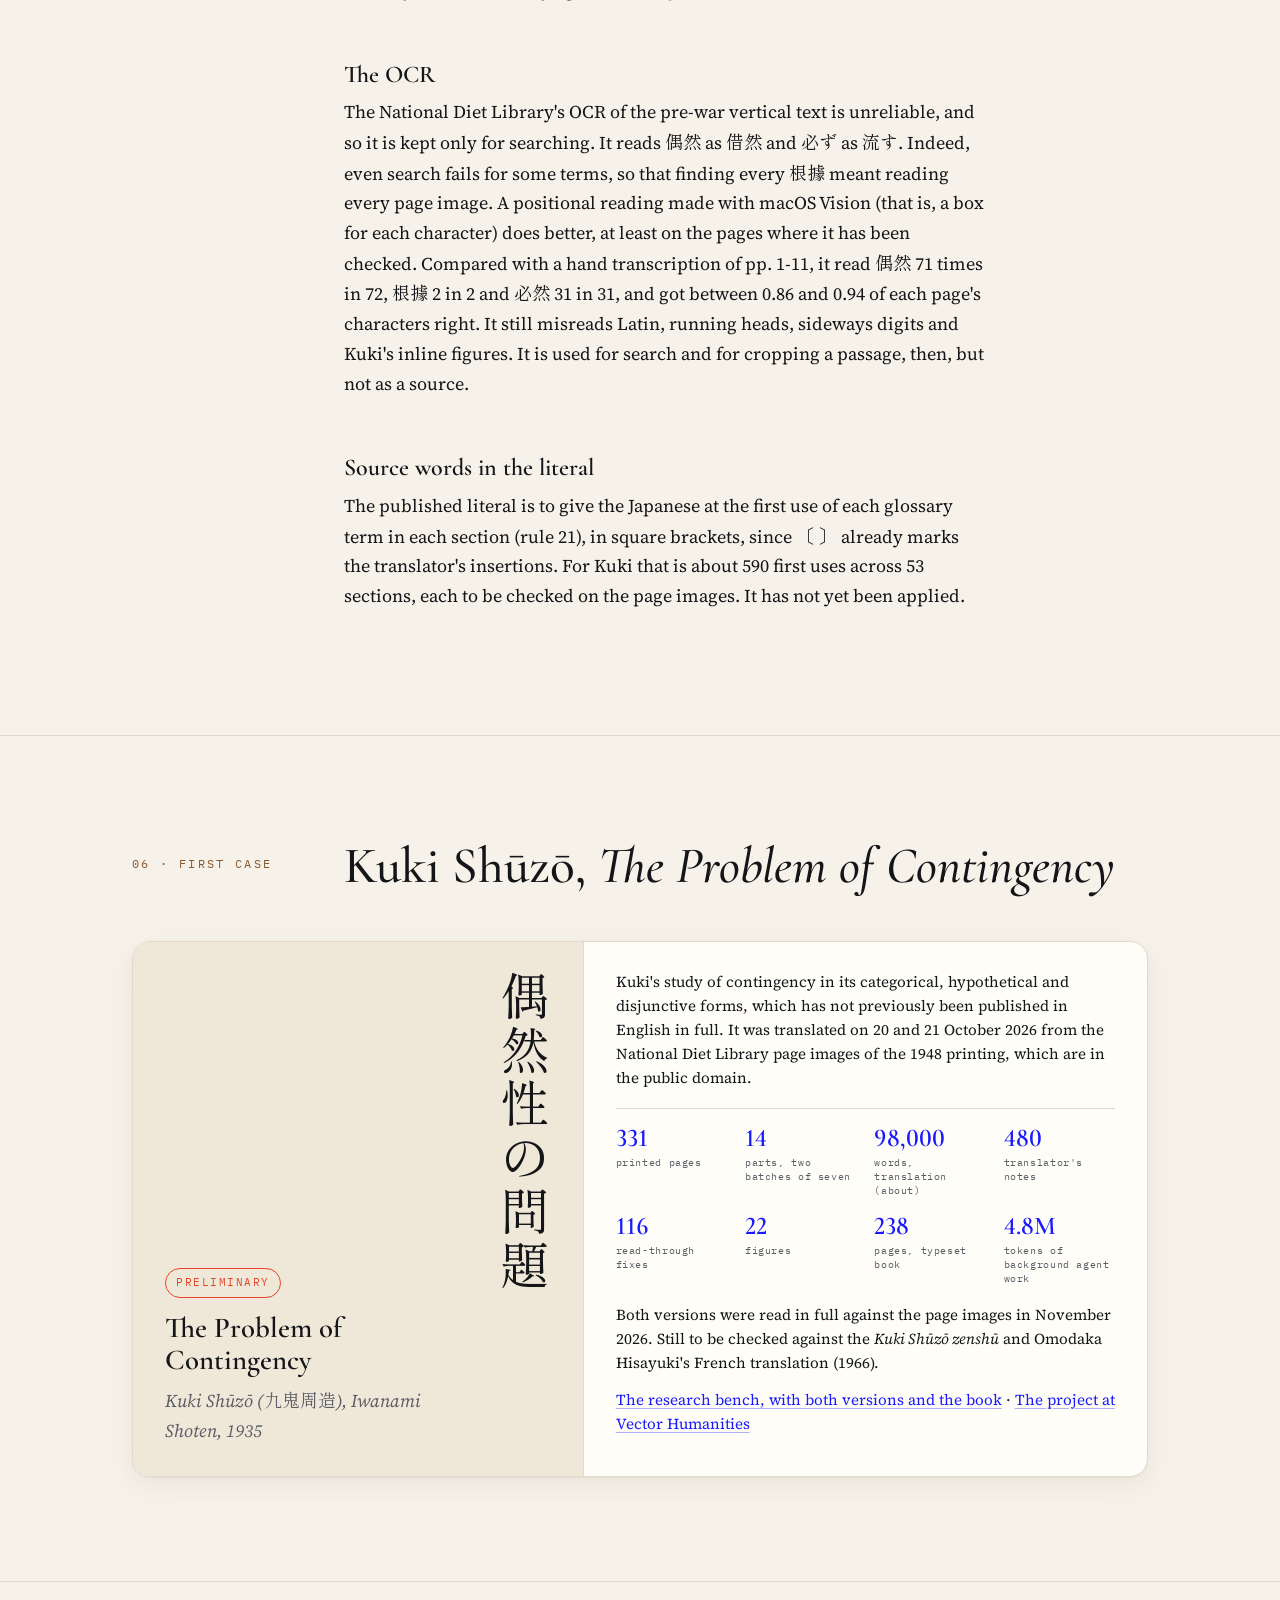
==== commit d82570cf: "Site: copyedit of six paragraphs in Method and Changes" ====
--- a/index.html
+++ b/index.html
@@ -82,7 +82,7 @@
         <p>Each version is checked against the other and against the page images. One coordinating agent merges the parts and applies corrections; every other agent returns its corrections as a change list and does not write to the master files.</p>
         <p>The translator writes the brief, settles the terms and conventions, reads samples against the source and signs off. These decisions are dated and logged with the translation.</p>
         <h3>Disassembly and reassembly</h3>
-        <p>Vector translation borrows a working comparison from software reverse engineering, where coding agents now drive decompilers to take a compiled program apart and rebuild source code that behaves like it, tested against the original. A vector translation takes a text apart and reassembles it in another language. The literal version stands where the disassembly listing stands: close to the source, sentence by sentence, and kept. The translation is the reconstructed source. The brief and the glossary do the work of naming, fixing what each part of the text is called before anything is rebuilt. The translation corpus works like a signature library, a record of renderings already attested. The checks take the place of tests. The comparison also marks a limit. A reconstruction judged only by whether it runs drifts towards the usual code of its kind, and a translation judged only by how well it reads in English drifts towards default English. The literal version is therefore published with the translation, and the checks that weigh most are made from outside the agents: by readers of the source language, by earlier translators, and by independent second drafts.</p>
+        <p>Vector translation borrows a working comparison from software reverse engineering, in which coding agents now drive decompilers to take a compiled program apart and to rebuild source code that behaves like it (which is then tested against the original). A vector translation, in a similar way, takes a text apart and reassembles it in another language. The literal version is the equivalent of the disassembly listing: close to the source, sentence by sentence, and kept. The translation is the reconstructed source. The brief and the glossary name the parts before anything is rebuilt, the translation corpus serves as a signature library of renderings already attested, and the checks take the place of tests. But the comparison only goes so far. A reconstruction judged only by whether it runs tends to drift towards the usual code of its kind; a translation judged only by how well it reads in English tends, in the same way, to drift towards default English. It is for this reason that the literal version is published with the translation, and that the checks that weigh most are made from outside the agents, by readers of the source language, by earlier translators and by independent second drafts.</p>
       </div>
       <ol class="stages indent reveal">
         <li><b>Source survey</b><span>Edition, printing and rights; page images at full resolution; the mapping from image to printed page; every page seen at contact-sheet size; existing translations and scholarship that quotes the text.</span></li>
@@ -239,12 +239,12 @@
         <figure class="shot reveal" style="margin-top:32px"><img src="assets/shots/kuki-bench-change.jpg" alt="The bench's Changes view filtered to one entry: p. 3, Some will think changed to Some may think, with the Japanese" loading="lazy" width="1600" height="333"><figcaption>Changes on the bench: the p. 3 entry, with its reason and whether it is in the text now.</figcaption></figure>
 
         <h3>Existence and being</h3>
-        <p><span class="jp-inline">存在</span> and <span class="jp-inline">有</span> were both rendered "being", the default of English philosophical prose, for two chapters. A specialist's draft of the Introduction, made outside the run, separated them: <span class="jp-inline">存在</span> existence, <span class="jp-inline">有</span> being, <span class="jp-inline">無</span> nothingness. A terminology pass applied the decision book-wide in 67 entries across both versions. At p. 80, Cournot's <i>hasard par néant de causalité</i>, which Kuki writes <span class="jp-inline">因果性の非存在による偶然</span>, went from "the non-being of causality" to "the non-existence of causality". The pass found a clash of its own: <span class="jp-inline">實在理由</span> (<i>ratio essendi</i>) had been "ground of being", which now pointed to <span class="jp-inline">有</span>, and became "ground of reality".</p>
+        <p>For two chapters of the first run, <span class="jp-inline">存在</span> and <span class="jp-inline">有</span> were both rendered "being" (the default of English philosophical prose). A specialist's draft of the Introduction, made outside the run, separated them, and so <span class="jp-inline">存在</span> became existence, <span class="jp-inline">有</span> being and <span class="jp-inline">無</span> nothingness. A terminology pass then carried the decision through the book, in 67 entries across both versions; at p. 80, for example, Cournot's <i>hasard par néant de causalité</i>, which Kuki writes <span class="jp-inline">因果性の非存在による偶然</span>, went from "the non-being of causality" to "the non-existence of causality". In the case of <span class="jp-inline">實在理由</span> (<i>ratio essendi</i>) the change made a new clash, which the checkers found. It had been "ground of being", which now pointed to <span class="jp-inline">有</span>, and so it became "ground of reality".</p>
         <figure class="shot reveal"><img src="assets/shots/kuki-bench-changes.jpg" alt="The bench's Changes view listing terminology-pass entries in which being became existence, each with the Japanese" loading="lazy" width="1600" height="656"><figcaption>Changes: terminology-pass entries, each with the Japanese.</figcaption></figure>
 
         <h3>One English word for two terms</h3>
         <p>The bench's glossary flagged three English words that each rendered two of Kuki's terms: "ground" (<span class="jp-inline">根據</span>, <span class="jp-inline">理由</span>), "encounter" (<span class="jp-inline">邂逅</span>, <span class="jp-inline">遭遇</span>) and "modality" (<span class="jp-inline">樣相</span>, <span class="jp-inline">樣相性</span>). Before a decision, agents read every page image and matched each of these English words in both versions to its Japanese; the OCR could not be used, since it reads <span class="jp-inline">根據</span> in five different wrong forms. On the printed pages <span class="jp-inline">根據</span> occurs 22 times, <span class="jp-inline">理由</span> 162, <span class="jp-inline">邂逅</span> 47, <span class="jp-inline">遭遇</span> 16, <span class="jp-inline">樣相</span> 44 and <span class="jp-inline">樣相性</span> 48. The reading also found "mode" for <span class="jp-inline">樣相</span> in five places where "mode" belongs to <span class="jp-inline">樣態</span>.</p>
-        <p>The translator decided on 9 November 2026 to keep each pair apart with a capital, which, in the Translator's Note, marks the term Kuki uses for his own metaphysical determination: <span class="jp-inline">根據</span> Ground and <span class="jp-inline">理由</span> ground; <span class="jp-inline">邂逅</span> Encounter and <span class="jp-inline">遭遇</span> encounter; <span class="jp-inline">樣相性</span> Modality and <span class="jp-inline">樣相</span> modality. Verbs (<span class="jp-inline">邂逅する</span>, <span class="jp-inline">根據づける</span>) stay lower case with the Japanese given; headings in Kuki's text went to sentence case; sentences that would have opened with a lower-case term were rewritten. Where Kuki sets the two words together, the Japanese stays beside the English, as at p. 148: "encounter or Encounter, as <i>sōgū</i> (<span class="jp-inline">遭遇</span>) or <i>kaikō</i> (<span class="jp-inline">邂逅</span>)".</p>
+        <p>On 9 November 2026 the translator decided to keep each pair apart with a capital. As the Translator's Note puts it, the capital marks the term Kuki uses for his own metaphysical determination, and so <span class="jp-inline">根據</span> becomes Ground and <span class="jp-inline">理由</span> ground, <span class="jp-inline">邂逅</span> Encounter and <span class="jp-inline">遭遇</span> encounter, <span class="jp-inline">樣相性</span> Modality and <span class="jp-inline">樣相</span> modality. Verbs (<span class="jp-inline">邂逅する</span>, <span class="jp-inline">根據づける</span>) stay in lower case, with the Japanese given. In addition, the headings in Kuki's text were put into sentence case, and any sentence that would have opened with a lower-case term was rewritten. Where Kuki himself sets the two words side by side, as at p. 148, the Japanese is kept beside the English: "encounter or Encounter, as <i>sōgū</i> (<span class="jp-inline">遭遇</span>) or <i>kaikō</i> (<span class="jp-inline">邂逅</span>)".</p>
         <p>Three alternatives were weighed. "Foundation" or "basis" for <span class="jp-inline">根據</span>: "basis" already renders <span class="jp-inline">基礎</span>, and Hegel's <i>Grund</i> at p. 324 would no longer read as Hegel. "Reason" for <span class="jp-inline">理由</span>: "reason" renders <span class="jp-inline">理性</span>, <i>Vernunft</i>. Italics: italics already render Kuki's emphasis dots.</p>
         <div class="shots">
           <figure class="shot reveal"><img src="assets/shots/kuki-bench-glossary.jpg" alt="The bench's Glossary on 9 November, filtered for ground: Ground and ground both flagged, with the same counts per section" loading="lazy" width="1600" height="533"><figcaption>9 November: the ⚠ check and the counts compared words without regard to case, so Ground and ground were flagged and counted together.</figcaption></figure>
@@ -252,7 +252,7 @@
         </div>
 
         <h3>A second reading against the page images</h3>
-        <p>On 10 November ten readers, each with a block of pages, read both versions against the 1948 images, after every other pass. They found 28 errors of meaning, 31 queries, 180 places where one English word stood for two terms, and 101 departures from the glossary. The translator decided each; 86 edits on 26 pages were applied, each checked on the scan first.</p>
+        <p>After every other pass, on 10 November, ten readers (each with a block of pages) read both versions against the 1948 images. They found 28 errors of meaning, 31 queries, 180 places where one English word stood for two terms and 101 departures from the glossary. The translator decided each of these, and 86 edits on 26 pages were applied in all, each checked on the scan first.</p>
         <ul class="edits">
           <li><span class="loc">p. 6 · omission</span><span class="lbl">before</span>it takes on the form of self-identity<br><span class="lbl">after</span>it takes on the form of self-preservation or self-identity<span class="why">A clause dropped from both versions.</span></li>
           <li><span class="loc">p. 81 · modality</span>"in order to" became "only in order to"; at p. 125, "too" became "originally".<span class="why">The read-through could not see either: the literal had the same wording.</span></li>
@@ -262,14 +262,14 @@
 
         <h3>Separating the shared words</h3>
         <p>The translator then gave each of the shared terms its own English: <span class="jp-inline">基礎づける</span> found and <span class="jp-inline">基く</span> rest on; <span class="jp-inline">契機</span> moment and <span class="jp-inline">瞬間</span> instant; <span class="jp-inline">規定</span> determination, <span class="jp-inline">限定</span> delimitation and <span class="jp-inline">決定</span> decision; free-standing <span class="jp-inline">偶然</span> the contingent and <span class="jp-inline">現實</span> the actual, beside contingency and actuality for the <span class="jp-inline">-性</span> forms. Twelve readers proposed 503 edits; 451 were applied on 157 pages. A further 71 edits set <span class="jp-inline">必然</span>, <span class="jp-inline">可能</span> and <span class="jp-inline">不可能</span> apart from <span class="jp-inline">必然性</span>, <span class="jp-inline">可能性</span> and <span class="jp-inline">不可能性</span>: the necessary, the possible and the impossible beside necessity, possibility and impossibility.</p>
-        <p>One rule did not hold. <span class="jp-inline">決定</span> as "decide" fitted Kuki's uses for a choice but not his causal ones, and all 30 edits proposed for those were dropped. "Determination" still renders both <span class="jp-inline">規定</span> and causal <span class="jp-inline">決定</span>; the glossary says so, the bench flags it, and the Translator's Note lists it with the other words that remain shared.</p>
+        <p>One rule did not hold. "Decide" for <span class="jp-inline">決定</span> worked where Kuki means a choice; where he means a cause it did not, and all 30 edits proposed for those places were dropped. "Determination" therefore still renders both <span class="jp-inline">規定</span> and causal <span class="jp-inline">決定</span>, as the glossary says, and the bench flags it; the Translator's Note lists it with the other words that remain shared.</p>
         <figure class="shot reveal"><img src="assets/shots/kuki-bench-glossary-determ.jpg" alt="The bench's Glossary filtered for determin: determination flagged for both 規定 and 決定" loading="lazy" width="1600" height="611"><figcaption>The one ⚠ left in the glossary: "determination" for <span class="jp-inline">規定</span> and for <span class="jp-inline">決定</span> in its causal sense.</figcaption></figure>
 
         <h3>Shapes and full resolution</h3>
         <p>Readers worked from crops about 1,000 pixels wide. Of four readings left doubtful at that size, three were settled at once on the full-resolution page. At p. 151 two of Kuki's digrams had been printed reversed: their Unicode characters had been chosen by name, and Unicode draws "lesser yang" and "lesser yin" the other way up from his figures.</p>
 
         <h3>The OCR</h3>
-        <p>The National Diet Library's OCR of the pre-war vertical text reads <span class="jp-inline">偶然</span> as <span class="jp-inline">借然</span> and <span class="jp-inline">必ず</span> as <span class="jp-inline">流す</span>. It is kept for searching only, and even search fails for some terms: finding every <span class="jp-inline">根據</span> meant reading every page image. A positional reading made with macOS Vision, a box for each character, does better: against a hand transcription of pp. 1-11 it read <span class="jp-inline">偶然</span> 71 times in 72, <span class="jp-inline">根據</span> 2 in 2 and <span class="jp-inline">必然</span> 31 in 31, with 0.86 to 0.94 of each page's characters right. It still misreads Latin, running heads, sideways digits and Kuki's inline figures, and serves for search and for cropping a passage, not as a source.</p>
+        <p>The National Diet Library's OCR of the pre-war vertical text is unreliable, and so it is kept only for searching. It reads <span class="jp-inline">偶然</span> as <span class="jp-inline">借然</span> and <span class="jp-inline">必ず</span> as <span class="jp-inline">流す</span>. Indeed, even search fails for some terms, so that finding every <span class="jp-inline">根據</span> meant reading every page image. A positional reading made with macOS Vision (that is, a box for each character) does better, at least on the pages where it has been checked. Compared with a hand transcription of pp. 1-11, it read <span class="jp-inline">偶然</span> 71 times in 72, <span class="jp-inline">根據</span> 2 in 2 and <span class="jp-inline">必然</span> 31 in 31, and got between 0.86 and 0.94 of each page's characters right. It still misreads Latin, running heads, sideways digits and Kuki's inline figures. It is used for search and for cropping a passage, then, but not as a source.</p>
 
         <h3>Source words in the literal</h3>
         <p>The published literal is to give the Japanese at the first use of each glossary term in each section (rule 21), in square brackets, since <span class="jp-inline">〔 〕</span> already marks the translator's insertions. For Kuki that is about 590 first uses across 53 sections, each to be checked on the page images. It has not yet been applied.</p>
